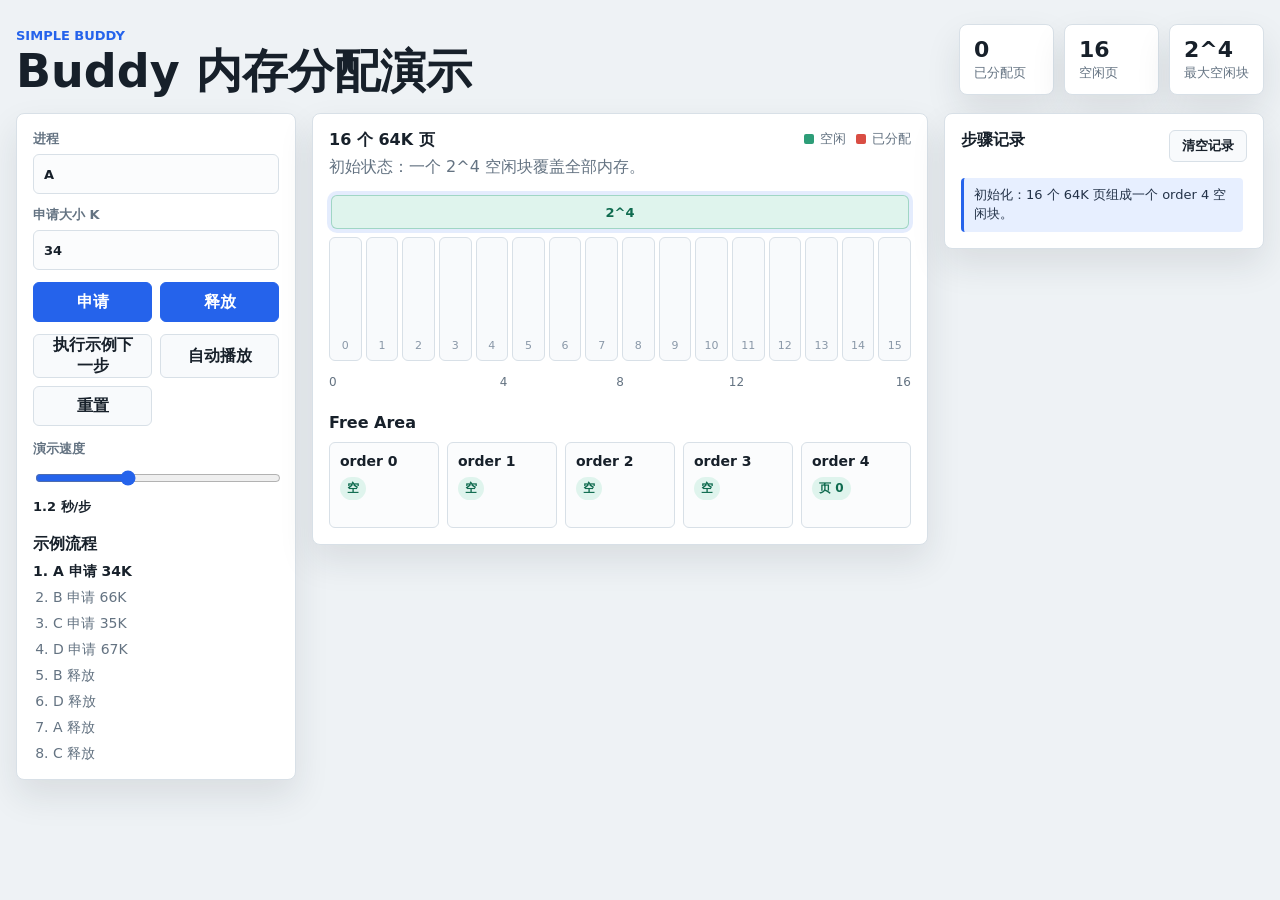
==== web/index.html @ b137443b "Add web buddy allocator demo" ====
<!doctype html>
<html lang="zh-CN">
  <head>
    <meta charset="utf-8">
    <meta name="viewport" content="width=device-width, initial-scale=1">
    <title>Simple Buddy Allocator Demo</title>
    <link rel="stylesheet" href="styles.css">
  </head>
  <body>
    <main class="shell">
      <header class="topbar">
        <div>
          <p class="eyebrow">Simple Buddy</p>
          <h1>Buddy 内存分配演示</h1>
        </div>
        <div class="stats" aria-label="内存状态摘要">
          <div>
            <span id="usedPages">0</span>
            <small>已分配页</small>
          </div>
          <div>
            <span id="freePages">16</span>
            <small>空闲页</small>
          </div>
          <div>
            <span id="largestBlock">2^4</span>
            <small>最大空闲块</small>
          </div>
        </div>
      </header>

      <section class="workspace">
        <aside class="panel controls" aria-label="操作控制">
          <div class="control-grid">
            <label>
              进程
              <input id="processId" maxlength="1" value="A" aria-label="进程名">
            </label>
            <label>
              申请大小 K
              <input id="requestSize" type="number" min="1" max="1024" step="1" value="34">
            </label>
          </div>
          <div class="button-row">
            <button id="allocateBtn" type="button">申请</button>
            <button id="freeBtn" type="button">释放</button>
          </div>
          <div class="button-row secondary">
            <button id="stepBtn" type="button">执行示例下一步</button>
            <button id="playBtn" type="button">自动播放</button>
            <button id="resetBtn" type="button">重置</button>
          </div>
          <label class="speed-control">
            演示速度
            <input id="speedRange" type="range" min="500" max="2400" step="100" value="1200">
            <span id="speedLabel">1.2 秒/步</span>
          </label>
          <div class="script">
            <h2>示例流程</h2>
            <ol id="scriptList"></ol>
          </div>
        </aside>

        <section class="panel board" aria-label="内存布局">
          <div class="board-head">
            <div>
              <h2>16 个 64K 页</h2>
              <p id="message">初始状态：一个 2^4 空闲块覆盖全部内存。</p>
            </div>
            <div class="legend">
              <span><i class="free"></i>空闲</span>
              <span><i class="used"></i>已分配</span>
            </div>
          </div>
          <div id="memory" class="memory" aria-label="内存页"></div>
          <div class="scale" aria-hidden="true">
            <span>0</span>
            <span>4</span>
            <span>8</span>
            <span>12</span>
            <span>16</span>
          </div>
          <div class="areas">
            <h2>Free Area</h2>
            <div id="freeAreas" class="area-list"></div>
          </div>
        </section>

        <section class="panel log-panel" aria-label="操作记录">
          <div class="log-head">
            <h2>步骤记录</h2>
            <button id="clearLogBtn" type="button">清空记录</button>
          </div>
          <div id="log" class="log"></div>
        </section>
      </section>
    </main>

    <script src="app.js"></script>
  </body>
</html>
---- web/styles.css ----
:root {
  color-scheme: light;
  --bg: #eef2f5;
  --panel: #ffffff;
  --ink: #17202a;
  --muted: #647382;
  --line: #d8e0e7;
  --free: #2d9d78;
  --free-soft: #dff4ed;
  --used: #d94d43;
  --used-soft: #ffe7e4;
  --accent: #2563eb;
  --accent-soft: #e7efff;
  --shadow: 0 16px 35px rgba(27, 39, 51, 0.10);
}

* {
  box-sizing: border-box;
}

body {
  margin: 0;
  background: var(--bg);
  color: var(--ink);
  font-family: Inter, ui-sans-serif, system-ui, -apple-system, BlinkMacSystemFont, "Segoe UI", sans-serif;
}

button,
input {
  font: inherit;
}

.shell {
  width: min(1280px, calc(100vw - 32px));
  margin: 0 auto;
  padding: 24px 0;
}

.topbar {
  display: flex;
  align-items: flex-end;
  justify-content: space-between;
  gap: 24px;
  margin-bottom: 18px;
}

.eyebrow {
  margin: 0 0 4px;
  color: var(--accent);
  font-size: 13px;
  font-weight: 700;
  letter-spacing: 0;
  text-transform: uppercase;
}

h1,
h2,
p {
  margin: 0;
}

h1 {
  font-size: clamp(28px, 4vw, 46px);
  line-height: 1.05;
}

h2 {
  font-size: 16px;
  line-height: 1.2;
}

.stats {
  display: grid;
  grid-template-columns: repeat(3, minmax(92px, 1fr));
  gap: 10px;
}

.stats div {
  min-width: 92px;
  padding: 12px 14px;
  border: 1px solid var(--line);
  border-radius: 8px;
  background: var(--panel);
  box-shadow: var(--shadow);
}

.stats span {
  display: block;
  font-size: 22px;
  font-weight: 800;
}

.stats small {
  color: var(--muted);
}

.workspace {
  display: grid;
  grid-template-columns: 280px minmax(0, 1fr) 320px;
  gap: 16px;
  align-items: start;
}

.panel {
  border: 1px solid var(--line);
  border-radius: 8px;
  background: var(--panel);
  box-shadow: var(--shadow);
}

.controls,
.board,
.log-panel {
  padding: 16px;
}

.control-grid {
  display: grid;
  grid-template-columns: 1fr;
  gap: 12px;
}

label {
  display: grid;
  gap: 6px;
  color: var(--muted);
  font-size: 13px;
  font-weight: 700;
}

input {
  width: 100%;
  height: 40px;
  border: 1px solid var(--line);
  border-radius: 6px;
  padding: 0 10px;
  color: var(--ink);
  background: #fbfcfd;
}

.button-row {
  display: grid;
  grid-template-columns: 1fr 1fr;
  gap: 8px;
  margin-top: 12px;
}

.button-row.secondary {
  grid-template-columns: 1fr 1fr;
}

button {
  min-height: 40px;
  border: 1px solid var(--accent);
  border-radius: 6px;
  padding: 0 12px;
  color: #fff;
  background: var(--accent);
  cursor: pointer;
  font-weight: 700;
}

button:hover {
  filter: brightness(0.96);
}

button:disabled {
  border-color: var(--line);
  color: var(--muted);
  background: #eef1f4;
  cursor: not-allowed;
}

.secondary button,
.log-head button {
  border-color: var(--line);
  color: var(--ink);
  background: #f8fafc;
}

.script {
  margin-top: 18px;
}

.speed-control {
  margin-top: 14px;
}

.speed-control input {
  height: 24px;
  padding: 0;
  accent-color: var(--accent);
}

.speed-control span {
  color: var(--ink);
  font-size: 13px;
  font-weight: 700;
}

.script ol {
  display: grid;
  gap: 8px;
  margin: 10px 0 0;
  padding-left: 20px;
  color: var(--muted);
  font-size: 14px;
}

.script li.active {
  color: var(--ink);
  font-weight: 800;
}

.script li.done {
  color: #2d7560;
}

.board-head,
.log-head {
  display: flex;
  align-items: flex-start;
  justify-content: space-between;
  gap: 16px;
  margin-bottom: 16px;
}

.board-head p {
  margin-top: 6px;
  color: var(--muted);
  line-height: 1.5;
}

.legend {
  display: flex;
  flex-wrap: wrap;
  gap: 10px;
  color: var(--muted);
  font-size: 13px;
  white-space: nowrap;
}

.legend span {
  display: inline-flex;
  align-items: center;
  gap: 6px;
}

.legend i {
  width: 10px;
  height: 10px;
  border-radius: 2px;
}

.legend .free {
  background: var(--free);
}

.legend .used {
  background: var(--used);
}

.memory {
  position: relative;
  display: grid;
  grid-template-columns: repeat(16, minmax(0, 1fr));
  gap: 4px;
  min-height: 176px;
  padding: 42px 0 10px;
}

.page {
  position: relative;
  min-height: 118px;
  border: 1px solid var(--line);
  border-radius: 6px;
  background: #f8fafc;
}

.page::after {
  content: attr(data-index);
  position: absolute;
  left: 50%;
  bottom: 8px;
  transform: translateX(-50%);
  color: #8a98a8;
  font-size: 11px;
}

.block {
  position: absolute;
  top: 0;
  height: 34px;
  display: flex;
  align-items: center;
  justify-content: center;
  border-radius: 6px;
  border: 1px solid transparent;
  font-size: 13px;
  font-weight: 800;
  white-space: nowrap;
  transition: left 280ms ease, width 280ms ease, top 280ms ease, transform 200ms ease;
}

.block.free {
  border-color: rgba(45, 157, 120, 0.35);
  color: #0f6b4f;
  background: var(--free-soft);
}

.block.used {
  border-color: rgba(217, 77, 67, 0.36);
  color: #a7332b;
  background: var(--used-soft);
}

.block.active {
  animation: pulse-block 900ms ease-in-out 2;
  box-shadow: 0 0 0 4px rgba(37, 99, 235, 0.12);
}

.block.splitting {
  animation: split-block 760ms ease-out;
}

.block.merging {
  animation: merge-block 760ms ease-out;
}

@keyframes pulse-block {
  0%,
  100% {
    transform: translateY(0);
  }
  50% {
    transform: translateY(-4px);
  }
}

@keyframes split-block {
  from {
    transform: scaleX(1.05);
    opacity: 0.55;
  }
  to {
    transform: scaleX(1);
    opacity: 1;
  }
}

@keyframes merge-block {
  from {
    transform: scaleY(0.82);
    opacity: 0.55;
  }
  to {
    transform: scaleY(1);
    opacity: 1;
  }
}

.scale {
  display: grid;
  grid-template-columns: repeat(5, 1fr);
  margin-top: 4px;
  color: var(--muted);
  font-size: 12px;
}

.scale span:not(:first-child):not(:last-child) {
  text-align: center;
}

.scale span:last-child {
  text-align: right;
}

.areas {
  margin-top: 24px;
}

.area-list {
  display: grid;
  grid-template-columns: repeat(5, minmax(0, 1fr));
  gap: 8px;
  margin-top: 10px;
}

.area {
  min-height: 86px;
  border: 1px solid var(--line);
  border-radius: 6px;
  padding: 10px;
  background: #fbfcfd;
}

.area strong {
  display: block;
  margin-bottom: 8px;
  font-size: 14px;
}

.area span {
  display: inline-block;
  margin: 0 4px 4px 0;
  border-radius: 999px;
  padding: 3px 7px;
  color: #0f6b4f;
  background: var(--free-soft);
  font-size: 12px;
  font-weight: 700;
}

.log-head button {
  min-height: 32px;
  font-size: 13px;
}

.log {
  display: grid;
  gap: 8px;
  max-height: 560px;
  overflow: auto;
  padding-right: 4px;
}

.entry {
  border-left: 3px solid var(--accent);
  padding: 8px 10px;
  border-radius: 4px;
  background: var(--accent-soft);
  color: #233248;
  font-size: 13px;
  line-height: 1.45;
}

.entry.error {
  border-color: var(--used);
  background: var(--used-soft);
}

@media (max-width: 1080px) {
  .workspace {
    grid-template-columns: 280px minmax(0, 1fr);
  }

  .log-panel {
    grid-column: 1 / -1;
  }
}

@media (max-width: 760px) {
  .shell {
    width: min(100vw - 20px, 1280px);
    padding: 12px 0;
  }

  .topbar,
  .board-head {
    display: grid;
  }

  .stats,
  .workspace,
  .area-list {
    grid-template-columns: 1fr;
  }

  .memory {
    overflow-x: auto;
    grid-template-columns: repeat(16, 42px);
    padding-bottom: 16px;
  }

  .page {
    min-height: 104px;
  }
}
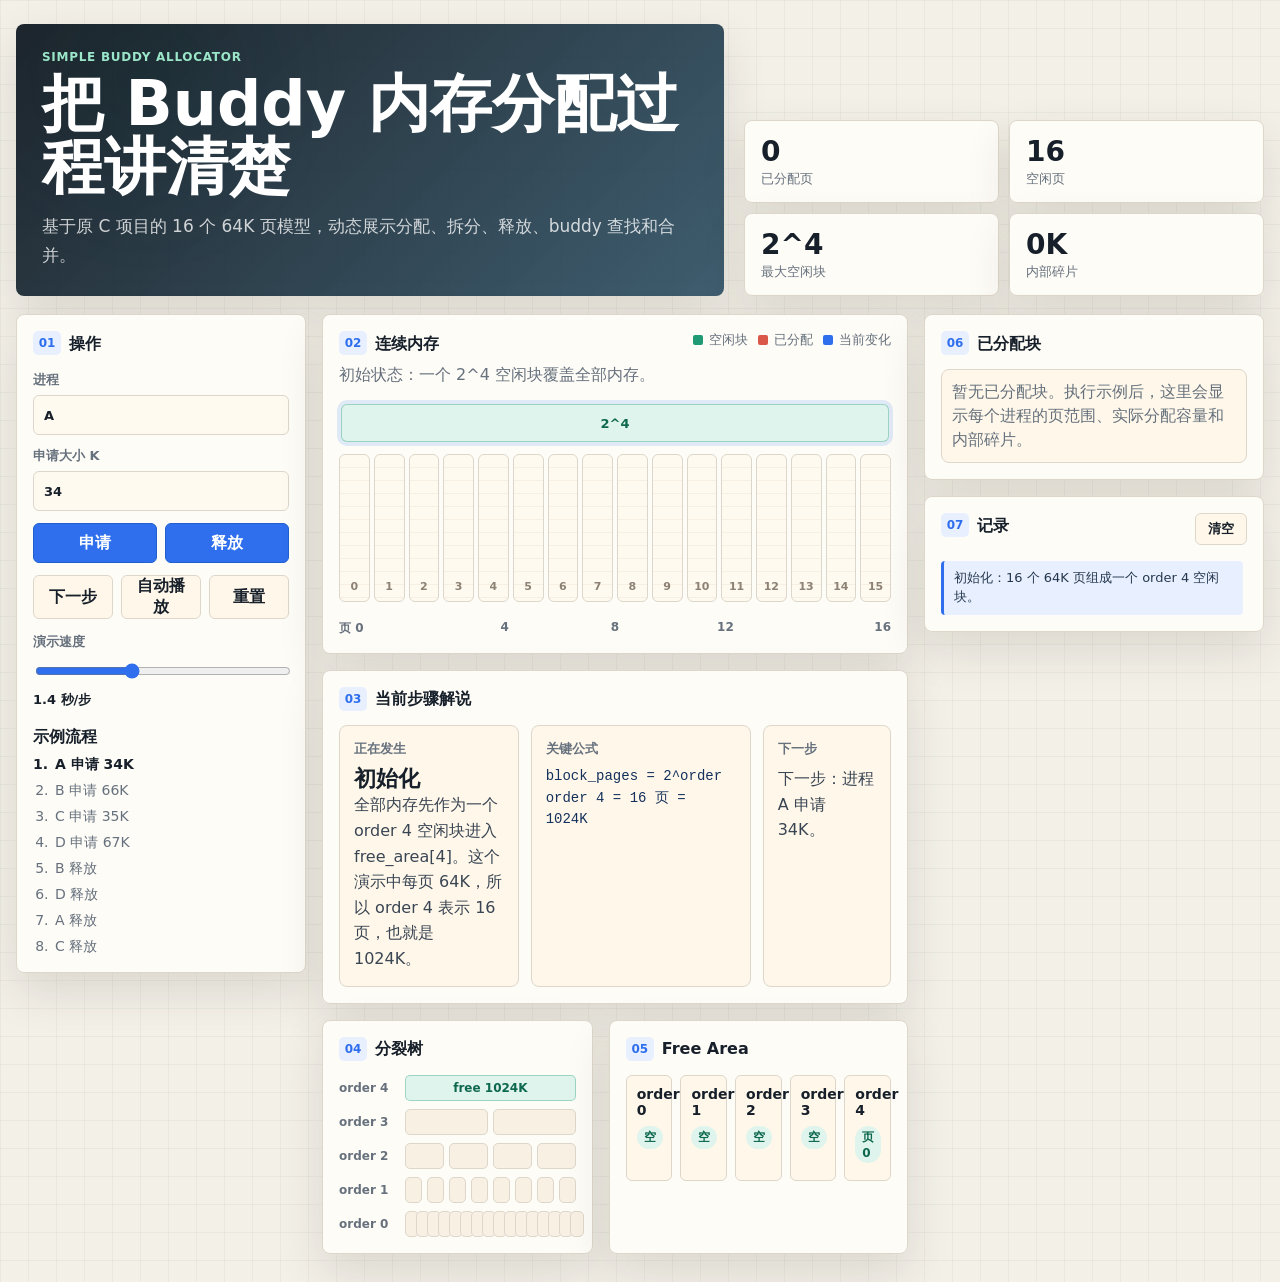
==== commit 1febc9b1: "Improve buddy allocator web demo" ====
--- a/web/index.html
+++ b/web/index.html
@@ -8,10 +8,11 @@
   </head>
   <body>
     <main class="shell">
-      <header class="topbar">
-        <div>
-          <p class="eyebrow">Simple Buddy</p>
-          <h1>Buddy 内存分配演示</h1>
+      <header class="hero">
+        <div class="hero-copy">
+          <p class="eyebrow">Simple Buddy Allocator</p>
+          <h1>把 Buddy 内存分配过程讲清楚</h1>
+          <p class="lede">基于原 C 项目的 16 个 64K 页模型，动态展示分配、拆分、释放、buddy 查找和合并。</p>
         </div>
         <div class="stats" aria-label="内存状态摘要">
           <div>
@@ -26,11 +27,19 @@
             <span id="largestBlock">2^4</span>
             <small>最大空闲块</small>
           </div>
+          <div>
+            <span id="wasteK">0K</span>
+            <small>内部碎片</small>
+          </div>
         </div>
       </header>
 
       <section class="workspace">
         <aside class="panel controls" aria-label="操作控制">
+          <div class="panel-title">
+            <span>01</span>
+            <h2>操作</h2>
+          </div>
           <div class="control-grid">
             <label>
               进程
@@ -46,14 +55,14 @@
             <button id="freeBtn" type="button">释放</button>
           </div>
           <div class="button-row secondary">
-            <button id="stepBtn" type="button">执行示例下一步</button>
+            <button id="stepBtn" type="button">下一步</button>
             <button id="playBtn" type="button">自动播放</button>
             <button id="resetBtn" type="button">重置</button>
           </div>
           <label class="speed-control">
             演示速度
-            <input id="speedRange" type="range" min="500" max="2400" step="100" value="1200">
-            <span id="speedLabel">1.2 秒/步</span>
+            <input id="speedRange" type="range" min="700" max="2600" step="100" value="1400">
+            <span id="speedLabel">1.4 秒/步</span>
           </label>
           <div class="script">
             <h2>示例流程</h2>
@@ -61,38 +70,93 @@
           </div>
         </aside>
 
-        <section class="panel board" aria-label="内存布局">
-          <div class="board-head">
-            <div>
-              <h2>16 个 64K 页</h2>
-              <p id="message">初始状态：一个 2^4 空闲块覆盖全部内存。</p>
+        <section class="main-stage">
+          <section class="panel board" aria-label="内存布局">
+            <div class="board-head">
+              <div>
+                <div class="panel-title">
+                  <span>02</span>
+                  <h2>连续内存</h2>
+                </div>
+                <p id="message">初始状态：一个 2^4 空闲块覆盖全部内存。</p>
+              </div>
+              <div class="legend">
+                <span><i class="free"></i>空闲块</span>
+                <span><i class="used"></i>已分配</span>
+                <span><i class="active"></i>当前变化</span>
+              </div>
             </div>
-            <div class="legend">
-              <span><i class="free"></i>空闲</span>
-              <span><i class="used"></i>已分配</span>
+            <div id="memory" class="memory" aria-label="内存页"></div>
+            <div class="scale" aria-hidden="true">
+              <span>页 0</span>
+              <span>4</span>
+              <span>8</span>
+              <span>12</span>
+              <span>16</span>
             </div>
-          </div>
-          <div id="memory" class="memory" aria-label="内存页"></div>
-          <div class="scale" aria-hidden="true">
-            <span>0</span>
-            <span>4</span>
-            <span>8</span>
-            <span>12</span>
-            <span>16</span>
-          </div>
-          <div class="areas">
-            <h2>Free Area</h2>
-            <div id="freeAreas" class="area-list"></div>
-          </div>
+          </section>
+
+          <section class="panel explainer" aria-label="当前步骤解说">
+            <div class="panel-title">
+              <span>03</span>
+              <h2>当前步骤解说</h2>
+            </div>
+            <div class="explain-grid">
+              <article>
+                <small>正在发生</small>
+                <h3 id="explainTitle">初始化</h3>
+                <p id="explainBody">全部内存先作为一个 order 4 空闲块进入 free_area[4]。</p>
+              </article>
+              <article>
+                <small>关键公式</small>
+                <code id="formula">block_pages = 2^order</code>
+              </article>
+              <article>
+                <small>下一步</small>
+                <p id="nextAction">点击“下一步”或“自动播放”开始 A 进程申请 34K。</p>
+              </article>
+            </div>
+          </section>
+
+          <section class="lower-grid">
+            <section class="panel tree-panel" aria-label="分裂树">
+              <div class="panel-title">
+                <span>04</span>
+                <h2>分裂树</h2>
+              </div>
+              <div id="tree" class="tree"></div>
+            </section>
+
+            <section class="panel areas" aria-label="Free Area">
+              <div class="panel-title">
+                <span>05</span>
+                <h2>Free Area</h2>
+              </div>
+              <div id="freeAreas" class="area-list"></div>
+            </section>
+          </section>
         </section>
 
-        <section class="panel log-panel" aria-label="操作记录">
-          <div class="log-head">
-            <h2>步骤记录</h2>
-            <button id="clearLogBtn" type="button">清空记录</button>
-          </div>
-          <div id="log" class="log"></div>
-        </section>
+        <aside class="side-column">
+          <section class="panel allocation-panel" aria-label="已分配块">
+            <div class="panel-title">
+              <span>06</span>
+              <h2>已分配块</h2>
+            </div>
+            <div id="allocations" class="allocation-list"></div>
+          </section>
+
+          <section class="panel log-panel" aria-label="操作记录">
+            <div class="log-head">
+              <div class="panel-title">
+                <span>07</span>
+                <h2>记录</h2>
+              </div>
+              <button id="clearLogBtn" type="button">清空</button>
+            </div>
+            <div id="log" class="log"></div>
+          </section>
+        </aside>
       </section>
     </main>
 
--- a/web/styles.css
+++ b/web/styles.css
@@ -1,17 +1,19 @@
 :root {
   color-scheme: light;
-  --bg: #eef2f5;
-  --panel: #ffffff;
+  --bg: #f3f0e8;
+  --panel: #fffdf8;
   --ink: #17202a;
-  --muted: #647382;
-  --line: #d8e0e7;
-  --free: #2d9d78;
-  --free-soft: #dff4ed;
-  --used: #d94d43;
-  --used-soft: #ffe7e4;
-  --accent: #2563eb;
-  --accent-soft: #e7efff;
-  --shadow: 0 16px 35px rgba(27, 39, 51, 0.10);
+  --muted: #66717d;
+  --line: #ddd6ca;
+  --free: #1f9a75;
+  --free-soft: #dff4ec;
+  --used: #d9584a;
+  --used-soft: #ffe5e0;
+  --active: #2f6fed;
+  --active-soft: #e8f0ff;
+  --warn: #b36b00;
+  --warn-soft: #fff2d6;
+  --shadow: 0 18px 46px rgba(48, 39, 23, 0.12);
 }
 
 * {
@@ -20,7 +22,11 @@
 
 body {
   margin: 0;
-  background: var(--bg);
+  background:
+    linear-gradient(90deg, rgba(23, 32, 42, 0.04) 1px, transparent 1px),
+    linear-gradient(rgba(23, 32, 42, 0.04) 1px, transparent 1px),
+    var(--bg);
+  background-size: 28px 28px;
   color: var(--ink);
   font-family: Inter, ui-sans-serif, system-ui, -apple-system, BlinkMacSystemFont, "Segoe UI", sans-serif;
 }
@@ -30,38 +36,62 @@
   font: inherit;
 }
 
-.shell {
-  width: min(1280px, calc(100vw - 32px));
-  margin: 0 auto;
-  padding: 24px 0;
-}
-
-.topbar {
-  display: flex;
-  align-items: flex-end;
-  justify-content: space-between;
-  gap: 24px;
-  margin-bottom: 18px;
-}
-
-.eyebrow {
-  margin: 0 0 4px;
-  color: var(--accent);
-  font-size: 13px;
-  font-weight: 700;
-  letter-spacing: 0;
-  text-transform: uppercase;
-}
-
 h1,
 h2,
+h3,
 p {
   margin: 0;
 }
 
+.shell {
+  width: min(1440px, calc(100vw - 32px));
+  margin: 0 auto;
+  padding: 24px 0 28px;
+}
+
+.hero {
+  display: grid;
+  grid-template-columns: minmax(0, 1fr) minmax(360px, 520px);
+  gap: 20px;
+  align-items: end;
+  margin-bottom: 18px;
+}
+
+.hero-copy {
+  min-height: 170px;
+  display: flex;
+  flex-direction: column;
+  justify-content: center;
+  border-radius: 8px;
+  padding: 26px;
+  color: #fff;
+  background:
+    linear-gradient(135deg, rgba(12, 20, 29, 0.92), rgba(37, 72, 93, 0.88)),
+    radial-gradient(circle at 18% 20%, rgba(73, 183, 143, 0.5), transparent 32%);
+  box-shadow: var(--shadow);
+}
+
+.eyebrow {
+  margin-bottom: 8px;
+  color: #9be6c9;
+  font-size: 12px;
+  font-weight: 800;
+  letter-spacing: 0.06em;
+  text-transform: uppercase;
+}
+
 h1 {
-  font-size: clamp(28px, 4vw, 46px);
-  line-height: 1.05;
+  max-width: 820px;
+  font-size: clamp(32px, 5vw, 62px);
+  line-height: 1.02;
+}
+
+.lede {
+  max-width: 720px;
+  margin-top: 14px;
+  color: rgba(255, 255, 255, 0.78);
+  font-size: 17px;
+  line-height: 1.7;
 }
 
 h2 {
@@ -69,55 +99,79 @@
   line-height: 1.2;
 }
 
+h3 {
+  font-size: 22px;
+  line-height: 1.2;
+}
+
 .stats {
   display: grid;
-  grid-template-columns: repeat(3, minmax(92px, 1fr));
+  grid-template-columns: repeat(2, minmax(0, 1fr));
   gap: 10px;
 }
 
-.stats div {
-  min-width: 92px;
-  padding: 12px 14px;
-  border: 1px solid var(--line);
-  border-radius: 8px;
-  background: var(--panel);
-  box-shadow: var(--shadow);
-}
-
-.stats span {
-  display: block;
-  font-size: 22px;
-  font-weight: 800;
-}
-
-.stats small {
-  color: var(--muted);
-}
-
-.workspace {
-  display: grid;
-  grid-template-columns: 280px minmax(0, 1fr) 320px;
-  gap: 16px;
-  align-items: start;
-}
-
+.stats div,
 .panel {
   border: 1px solid var(--line);
   border-radius: 8px;
-  background: var(--panel);
+  background: rgba(255, 253, 248, 0.96);
   box-shadow: var(--shadow);
 }
 
-.controls,
-.board,
-.log-panel {
+.stats div {
+  min-height: 80px;
+  padding: 14px 16px;
+}
+
+.stats span {
+  display: block;
+  font-size: 28px;
+  font-weight: 850;
+}
+
+.stats small {
+  color: var(--muted);
+}
+
+.workspace {
+  display: grid;
+  grid-template-columns: 290px minmax(0, 1fr) 340px;
+  gap: 16px;
+  align-items: start;
+}
+
+.panel {
   padding: 16px;
 }
 
+.main-stage,
+.side-column {
+  display: grid;
+  gap: 16px;
+}
+
+.panel-title {
+  display: flex;
+  align-items: center;
+  gap: 8px;
+}
+
+.panel-title span {
+  display: inline-grid;
+  place-items: center;
+  width: 28px;
+  height: 24px;
+  border-radius: 5px;
+  color: var(--active);
+  background: var(--active-soft);
+  font-size: 12px;
+  font-weight: 850;
+}
+
 .control-grid {
   display: grid;
-  grid-template-columns: 1fr;
   gap: 12px;
+  margin-top: 16px;
 }
 
 label {
@@ -125,7 +179,7 @@
   gap: 6px;
   color: var(--muted);
   font-size: 13px;
-  font-weight: 700;
+  font-weight: 750;
 }
 
 input {
@@ -135,7 +189,7 @@
   border-radius: 6px;
   padding: 0 10px;
   color: var(--ink);
-  background: #fbfcfd;
+  background: #fffaf0;
 }
 
 .button-row {
@@ -146,18 +200,18 @@
 }
 
 .button-row.secondary {
-  grid-template-columns: 1fr 1fr;
+  grid-template-columns: 1fr 1fr 1fr;
 }
 
 button {
   min-height: 40px;
-  border: 1px solid var(--accent);
+  border: 1px solid #1f5fd0;
   border-radius: 6px;
   padding: 0 12px;
   color: #fff;
-  background: var(--accent);
+  background: var(--active);
   cursor: pointer;
-  font-weight: 700;
+  font-weight: 800;
 }
 
 button:hover {
@@ -167,7 +221,7 @@
 button:disabled {
   border-color: var(--line);
   color: var(--muted);
-  background: #eef1f4;
+  background: #eee8dc;
   cursor: not-allowed;
 }
 
@@ -175,11 +229,7 @@
 .log-head button {
   border-color: var(--line);
   color: var(--ink);
-  background: #f8fafc;
-}
-
-.script {
-  margin-top: 18px;
+  background: #fff8ea;
 }
 
 .speed-control {
@@ -189,13 +239,17 @@
 .speed-control input {
   height: 24px;
   padding: 0;
-  accent-color: var(--accent);
+  accent-color: var(--active);
 }
 
 .speed-control span {
   color: var(--ink);
   font-size: 13px;
-  font-weight: 700;
+  font-weight: 800;
+}
+
+.script {
+  margin-top: 18px;
 }
 
 .script ol {
@@ -207,13 +261,17 @@
   font-size: 14px;
 }
 
+.script li {
+  padding-left: 2px;
+}
+
 .script li.active {
   color: var(--ink);
-  font-weight: 800;
+  font-weight: 850;
 }
 
 .script li.done {
-  color: #2d7560;
+  color: #26765d;
 }
 
 .board-head,
@@ -226,9 +284,9 @@
 }
 
 .board-head p {
-  margin-top: 6px;
-  color: var(--muted);
-  line-height: 1.5;
+  margin-top: 8px;
+  color: var(--muted);
+  line-height: 1.55;
 }
 
 .legend {
@@ -260,21 +318,31 @@
   background: var(--used);
 }
 
+.legend .active {
+  background: var(--active);
+}
+
 .memory {
   position: relative;
   display: grid;
   grid-template-columns: repeat(16, minmax(0, 1fr));
   gap: 4px;
-  min-height: 176px;
-  padding: 42px 0 10px;
+  min-height: 210px;
+  padding: 50px 0 12px;
 }
 
 .page {
   position: relative;
-  min-height: 118px;
+  min-height: 142px;
   border: 1px solid var(--line);
   border-radius: 6px;
-  background: #f8fafc;
+  background: repeating-linear-gradient(
+    180deg,
+    #fffaf0,
+    #fffaf0 12px,
+    #f6efe2 12px,
+    #f6efe2 13px
+  );
 }
 
 .page::after {
@@ -283,40 +351,41 @@
   left: 50%;
   bottom: 8px;
   transform: translateX(-50%);
-  color: #8a98a8;
+  color: #8c8172;
   font-size: 11px;
+  font-weight: 800;
 }
 
 .block {
   position: absolute;
   top: 0;
-  height: 34px;
+  height: 38px;
   display: flex;
   align-items: center;
   justify-content: center;
   border-radius: 6px;
   border: 1px solid transparent;
   font-size: 13px;
-  font-weight: 800;
+  font-weight: 850;
   white-space: nowrap;
   transition: left 280ms ease, width 280ms ease, top 280ms ease, transform 200ms ease;
 }
 
 .block.free {
-  border-color: rgba(45, 157, 120, 0.35);
-  color: #0f6b4f;
+  border-color: rgba(31, 154, 117, 0.36);
+  color: #0e684e;
   background: var(--free-soft);
 }
 
 .block.used {
-  border-color: rgba(217, 77, 67, 0.36);
-  color: #a7332b;
+  border-color: rgba(217, 88, 74, 0.4);
+  color: #9c3027;
   background: var(--used-soft);
 }
 
 .block.active {
   animation: pulse-block 900ms ease-in-out 2;
-  box-shadow: 0 0 0 4px rgba(37, 99, 235, 0.12);
+  box-shadow: 0 0 0 4px rgba(47, 111, 237, 0.14);
 }
 
 .block.splitting {
@@ -362,9 +431,10 @@
 .scale {
   display: grid;
   grid-template-columns: repeat(5, 1fr);
-  margin-top: 4px;
+  margin-top: 6px;
   color: var(--muted);
   font-size: 12px;
+  font-weight: 750;
 }
 
 .scale span:not(:first-child):not(:last-child) {
@@ -375,29 +445,131 @@
   text-align: right;
 }
 
-.areas {
-  margin-top: 24px;
+.explain-grid {
+  display: grid;
+  grid-template-columns: minmax(0, 1.4fr) minmax(220px, 0.8fr) minmax(0, 1fr);
+  gap: 12px;
+  margin-top: 14px;
+}
+
+.explain-grid article {
+  min-height: 116px;
+  border: 1px solid var(--line);
+  border-radius: 8px;
+  padding: 14px;
+  background: #fff8ea;
+}
+
+.explain-grid small {
+  display: block;
+  margin-bottom: 8px;
+  color: var(--muted);
+  font-weight: 850;
+}
+
+.explain-grid p {
+  color: #394553;
+  line-height: 1.6;
+}
+
+code {
+  display: block;
+  color: #14305c;
+  font-family: ui-monospace, SFMono-Regular, Menlo, Consolas, monospace;
+  font-size: 14px;
+  line-height: 1.55;
+  white-space: pre-wrap;
+}
+
+.lower-grid {
+  display: grid;
+  grid-template-columns: minmax(0, 0.95fr) minmax(0, 1.05fr);
+  gap: 16px;
+}
+
+.tree {
+  display: grid;
+  gap: 8px;
+  margin-top: 14px;
+}
+
+.tree-row {
+  display: grid;
+  grid-template-columns: 58px minmax(0, 1fr);
+  gap: 8px;
+  align-items: center;
+}
+
+.tree-label {
+  color: var(--muted);
+  font-size: 12px;
+  font-weight: 850;
+}
+
+.tree-track {
+  display: grid;
+  gap: 5px;
+}
+
+.tree-node {
+  min-height: 26px;
+  display: flex;
+  align-items: center;
+  justify-content: center;
+  border: 1px solid var(--line);
+  border-radius: 5px;
+  padding: 0 6px;
+  color: #5b6470;
+  background: #f8f0e2;
+  font-size: 12px;
+  font-weight: 800;
+  overflow: hidden;
+}
+
+.tree-node.free {
+  border-color: rgba(31, 154, 117, 0.34);
+  color: #0e684e;
+  background: var(--free-soft);
+}
+
+.tree-node.used {
+  border-color: rgba(217, 88, 74, 0.36);
+  color: #9c3027;
+  background: var(--used-soft);
+}
+
+.tree-node.split {
+  color: #4b5563;
+  background: #eee8dc;
 }
 
 .area-list {
   display: grid;
   grid-template-columns: repeat(5, minmax(0, 1fr));
   gap: 8px;
-  margin-top: 10px;
+  margin-top: 14px;
 }
 
 .area {
-  min-height: 86px;
+  min-height: 106px;
   border: 1px solid var(--line);
   border-radius: 6px;
   padding: 10px;
-  background: #fbfcfd;
+  background: #fff8ea;
 }
 
 .area strong {
   display: block;
   margin-bottom: 8px;
   font-size: 14px;
+}
+
+.area small {
+  display: block;
+  margin-bottom: 8px;
+  color: var(--muted);
+  font-size: 11px;
+  font-weight: 800;
 }
 
 .area span {
@@ -405,10 +577,54 @@
   margin: 0 4px 4px 0;
   border-radius: 999px;
   padding: 3px 7px;
-  color: #0f6b4f;
+  color: #0e684e;
   background: var(--free-soft);
   font-size: 12px;
-  font-weight: 700;
+  font-weight: 800;
+}
+
+.allocation-list {
+  display: grid;
+  gap: 8px;
+  margin-top: 14px;
+}
+
+.allocation {
+  display: grid;
+  grid-template-columns: 42px minmax(0, 1fr);
+  gap: 10px;
+  align-items: center;
+  border: 1px solid var(--line);
+  border-radius: 8px;
+  padding: 10px;
+  background: #fff8ea;
+}
+
+.allocation.empty {
+  display: block;
+  color: var(--muted);
+  line-height: 1.5;
+}
+
+.allocation b {
+  display: grid;
+  place-items: center;
+  width: 38px;
+  height: 38px;
+  border-radius: 6px;
+  color: #9c3027;
+  background: var(--used-soft);
+}
+
+.allocation p {
+  color: var(--ink);
+  font-size: 14px;
+  font-weight: 800;
+}
+
+.allocation small {
+  color: var(--muted);
+  line-height: 1.5;
 }
 
 .log-head button {
@@ -419,17 +635,17 @@
 .log {
   display: grid;
   gap: 8px;
-  max-height: 560px;
+  max-height: 500px;
   overflow: auto;
   padding-right: 4px;
 }
 
 .entry {
-  border-left: 3px solid var(--accent);
+  border-left: 3px solid var(--active);
   padding: 8px 10px;
   border-radius: 4px;
-  background: var(--accent-soft);
-  color: #233248;
+  background: var(--active-soft);
+  color: #26384f;
   font-size: 13px;
   line-height: 1.45;
 }
@@ -439,40 +655,52 @@
   background: var(--used-soft);
 }
 
-@media (max-width: 1080px) {
-  .workspace {
-    grid-template-columns: 280px minmax(0, 1fr);
-  }
-
-  .log-panel {
-    grid-column: 1 / -1;
+@media (max-width: 1180px) {
+  .hero,
+  .workspace,
+  .lower-grid {
+    grid-template-columns: 1fr;
+  }
+
+  .side-column {
+    grid-template-columns: 1fr 1fr;
   }
 }
 
 @media (max-width: 760px) {
   .shell {
-    width: min(100vw - 20px, 1280px);
+    width: min(100vw - 20px, 1440px);
     padding: 12px 0;
   }
 
-  .topbar,
-  .board-head {
-    display: grid;
+  .hero-copy {
+    min-height: auto;
+    padding: 20px;
   }
 
   .stats,
-  .workspace,
+  .side-column,
+  .explain-grid,
   .area-list {
     grid-template-columns: 1fr;
   }
 
+  .board-head,
+  .log-head {
+    display: grid;
+  }
+
+  .button-row.secondary {
+    grid-template-columns: 1fr;
+  }
+
   .memory {
     overflow-x: auto;
-    grid-template-columns: repeat(16, 42px);
+    grid-template-columns: repeat(16, 44px);
     padding-bottom: 16px;
   }
 
   .page {
-    min-height: 104px;
-  }
-}
+    min-height: 120px;
+  }
+}
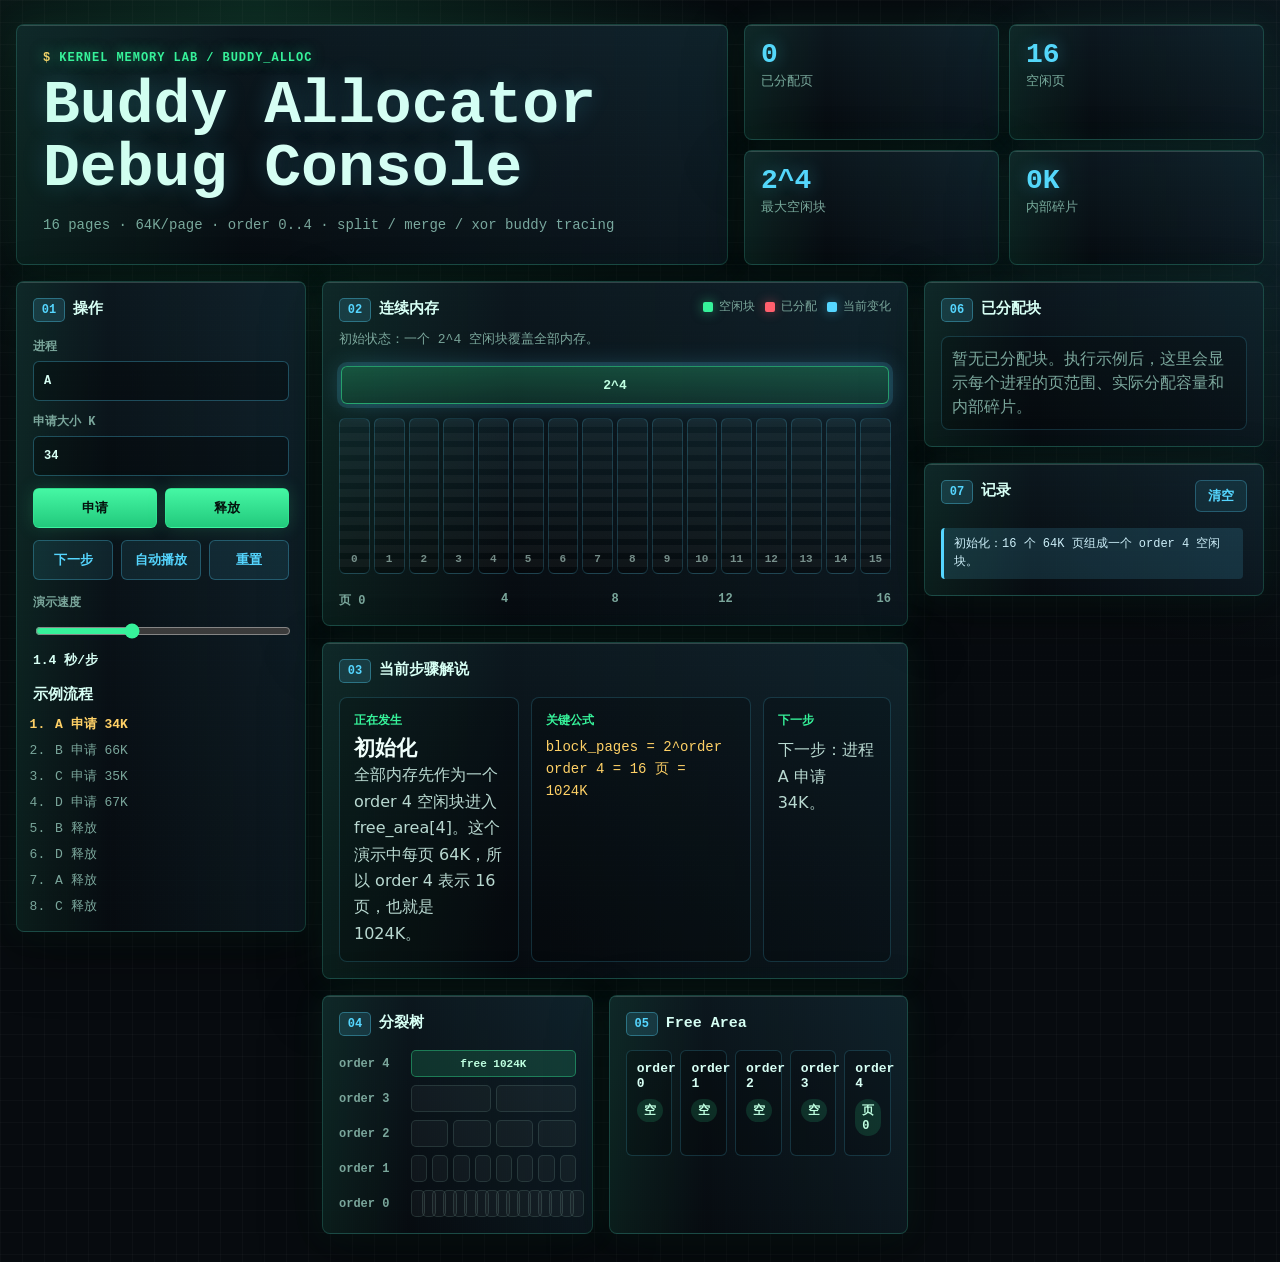
==== commit 9d07b9a1: "Restyle web demo with debug console theme" ====
--- a/web/index.html
+++ b/web/index.html
@@ -10,9 +10,9 @@
     <main class="shell">
       <header class="hero">
         <div class="hero-copy">
-          <p class="eyebrow">Simple Buddy Allocator</p>
-          <h1>把 Buddy 内存分配过程讲清楚</h1>
-          <p class="lede">基于原 C 项目的 16 个 64K 页模型，动态展示分配、拆分、释放、buddy 查找和合并。</p>
+          <p class="eyebrow">kernel memory lab / buddy_alloc</p>
+          <h1>Buddy Allocator Debug Console</h1>
+          <p class="lede">16 pages · 64K/page · order 0..4 · split / merge / xor buddy tracing</p>
         </div>
         <div class="stats" aria-label="内存状态摘要">
           <div>
--- a/web/styles.css
+++ b/web/styles.css
@@ -1,19 +1,22 @@
 :root {
-  color-scheme: light;
-  --bg: #f3f0e8;
-  --panel: #fffdf8;
-  --ink: #17202a;
-  --muted: #66717d;
-  --line: #ddd6ca;
-  --free: #1f9a75;
-  --free-soft: #dff4ec;
-  --used: #d9584a;
-  --used-soft: #ffe5e0;
-  --active: #2f6fed;
-  --active-soft: #e8f0ff;
-  --warn: #b36b00;
-  --warn-soft: #fff2d6;
-  --shadow: 0 18px 46px rgba(48, 39, 23, 0.12);
+  color-scheme: dark;
+  --bg: #070b0f;
+  --panel: rgba(10, 18, 24, 0.92);
+  --panel-strong: rgba(8, 13, 18, 0.98);
+  --ink: #d7fff4;
+  --muted: #7aa69b;
+  --line: rgba(85, 255, 210, 0.22);
+  --free: #36f29a;
+  --free-soft: rgba(54, 242, 154, 0.14);
+  --used: #ff5f6d;
+  --used-soft: rgba(255, 95, 109, 0.15);
+  --active: #55d6ff;
+  --active-soft: rgba(85, 214, 255, 0.14);
+  --warn: #ffd166;
+  --warn-soft: rgba(255, 209, 102, 0.14);
+  --shadow: 0 22px 60px rgba(0, 0, 0, 0.38), 0 0 34px rgba(54, 242, 154, 0.08);
+  --mono: "JetBrains Mono", "SFMono-Regular", Consolas, "Liberation Mono", Menlo, monospace;
+  --sans: Inter, ui-sans-serif, system-ui, -apple-system, BlinkMacSystemFont, "Segoe UI", sans-serif;
 }
 
 * {
@@ -22,13 +25,32 @@
 
 body {
   margin: 0;
+  min-height: 100vh;
   background:
-    linear-gradient(90deg, rgba(23, 32, 42, 0.04) 1px, transparent 1px),
-    linear-gradient(rgba(23, 32, 42, 0.04) 1px, transparent 1px),
-    var(--bg);
-  background-size: 28px 28px;
+    linear-gradient(rgba(255, 255, 255, 0.025) 1px, transparent 1px),
+    linear-gradient(90deg, rgba(255, 255, 255, 0.025) 1px, transparent 1px),
+    radial-gradient(circle at 20% 0%, rgba(54, 242, 154, 0.13), transparent 28%),
+    radial-gradient(circle at 100% 18%, rgba(85, 214, 255, 0.12), transparent 26%),
+    #070b0f;
+  background-size: 22px 22px, 22px 22px, auto, auto, auto;
   color: var(--ink);
-  font-family: Inter, ui-sans-serif, system-ui, -apple-system, BlinkMacSystemFont, "Segoe UI", sans-serif;
+  font-family: var(--sans);
+}
+
+body::before {
+  content: "";
+  position: fixed;
+  inset: 0;
+  pointer-events: none;
+  background: repeating-linear-gradient(
+    180deg,
+    rgba(255, 255, 255, 0.035),
+    rgba(255, 255, 255, 0.035) 1px,
+    transparent 1px,
+    transparent 5px
+  );
+  opacity: 0.18;
+  z-index: 10;
 }
 
 button,
@@ -52,55 +74,89 @@
 .hero {
   display: grid;
   grid-template-columns: minmax(0, 1fr) minmax(360px, 520px);
-  gap: 20px;
-  align-items: end;
-  margin-bottom: 18px;
+  gap: 16px;
+  align-items: stretch;
+  margin-bottom: 16px;
+}
+
+.hero-copy,
+.stats div,
+.panel {
+  position: relative;
+  border: 1px solid var(--line);
+  border-radius: 8px;
+  background: linear-gradient(180deg, rgba(12, 24, 31, 0.96), rgba(7, 12, 17, 0.94));
+  box-shadow: var(--shadow);
+  overflow: hidden;
+}
+
+.hero-copy::before,
+.stats div::before,
+.panel::before {
+  content: "";
+  position: absolute;
+  inset: 0;
+  pointer-events: none;
+  border-top: 1px solid rgba(215, 255, 244, 0.18);
+  background: linear-gradient(90deg, rgba(54, 242, 154, 0.08), transparent 32%, rgba(85, 214, 255, 0.06));
 }
 
 .hero-copy {
-  min-height: 170px;
+  min-height: 180px;
   display: flex;
   flex-direction: column;
   justify-content: center;
-  border-radius: 8px;
   padding: 26px;
-  color: #fff;
-  background:
-    linear-gradient(135deg, rgba(12, 20, 29, 0.92), rgba(37, 72, 93, 0.88)),
-    radial-gradient(circle at 18% 20%, rgba(73, 183, 143, 0.5), transparent 32%);
-  box-shadow: var(--shadow);
 }
 
 .eyebrow {
-  margin-bottom: 8px;
-  color: #9be6c9;
+  margin-bottom: 10px;
+  color: var(--free);
+  font-family: var(--mono);
   font-size: 12px;
   font-weight: 800;
-  letter-spacing: 0.06em;
+  letter-spacing: 0.08em;
   text-transform: uppercase;
+  text-shadow: 0 0 14px rgba(54, 242, 154, 0.5);
+}
+
+.eyebrow::before {
+  content: "$ ";
+  color: var(--warn);
 }
 
 h1 {
-  max-width: 820px;
-  font-size: clamp(32px, 5vw, 62px);
+  max-width: 860px;
+  font-family: var(--mono);
+  font-size: clamp(34px, 4.8vw, 62px);
   line-height: 1.02;
+  letter-spacing: 0;
+  text-shadow: 0 0 24px rgba(85, 214, 255, 0.22);
 }
 
 .lede {
-  max-width: 720px;
+  max-width: 760px;
   margin-top: 14px;
-  color: rgba(255, 255, 255, 0.78);
-  font-size: 17px;
+  color: var(--muted);
+  font-family: var(--mono);
+  font-size: 14px;
   line-height: 1.7;
 }
 
+h2,
+h3 {
+  font-family: var(--mono);
+  letter-spacing: 0;
+}
+
 h2 {
-  font-size: 16px;
+  font-size: 15px;
   line-height: 1.2;
 }
 
 h3 {
-  font-size: 22px;
+  color: #f0fffb;
+  font-size: 21px;
   line-height: 1.2;
 }
 
@@ -110,27 +166,23 @@
   gap: 10px;
 }
 
-.stats div,
-.panel {
-  border: 1px solid var(--line);
-  border-radius: 8px;
-  background: rgba(255, 253, 248, 0.96);
-  box-shadow: var(--shadow);
-}
-
 .stats div {
-  min-height: 80px;
+  min-height: 84px;
   padding: 14px 16px;
 }
 
 .stats span {
   display: block;
+  color: var(--active);
+  font-family: var(--mono);
   font-size: 28px;
   font-weight: 850;
+  text-shadow: 0 0 18px rgba(85, 214, 255, 0.32);
 }
 
 .stats small {
   color: var(--muted);
+  font-family: var(--mono);
 }
 
 .workspace {
@@ -151,6 +203,8 @@
 }
 
 .panel-title {
+  position: relative;
+  z-index: 1;
   display: flex;
   align-items: center;
   gap: 8px;
@@ -159,16 +213,20 @@
 .panel-title span {
   display: inline-grid;
   place-items: center;
-  width: 28px;
+  width: 32px;
   height: 24px;
+  border: 1px solid rgba(85, 214, 255, 0.35);
   border-radius: 5px;
   color: var(--active);
   background: var(--active-soft);
+  font-family: var(--mono);
   font-size: 12px;
   font-weight: 850;
 }
 
 .control-grid {
+  position: relative;
+  z-index: 1;
   display: grid;
   gap: 12px;
   margin-top: 16px;
@@ -178,21 +236,31 @@
   display: grid;
   gap: 6px;
   color: var(--muted);
-  font-size: 13px;
+  font-family: var(--mono);
+  font-size: 12px;
   font-weight: 750;
+  text-transform: uppercase;
 }
 
 input {
   width: 100%;
   height: 40px;
-  border: 1px solid var(--line);
+  border: 1px solid rgba(85, 214, 255, 0.3);
   border-radius: 6px;
   padding: 0 10px;
   color: var(--ink);
-  background: #fffaf0;
+  background: rgba(0, 0, 0, 0.32);
+  outline: none;
+}
+
+input:focus {
+  border-color: var(--active);
+  box-shadow: 0 0 0 3px rgba(85, 214, 255, 0.12);
 }
 
 .button-row {
+  position: relative;
+  z-index: 1;
   display: grid;
   grid-template-columns: 1fr 1fr;
   gap: 8px;
@@ -205,41 +273,48 @@
 
 button {
   min-height: 40px;
-  border: 1px solid #1f5fd0;
+  border: 1px solid rgba(54, 242, 154, 0.45);
   border-radius: 6px;
   padding: 0 12px;
-  color: #fff;
-  background: var(--active);
+  color: #04120d;
+  background: linear-gradient(180deg, #45f7a4, #22c97c);
   cursor: pointer;
-  font-weight: 800;
+  font-family: var(--mono);
+  font-size: 13px;
+  font-weight: 850;
+  box-shadow: 0 0 18px rgba(54, 242, 154, 0.18);
 }
 
 button:hover {
-  filter: brightness(0.96);
+  filter: brightness(1.08);
 }
 
 button:disabled {
-  border-color: var(--line);
-  color: var(--muted);
-  background: #eee8dc;
+  border-color: rgba(122, 166, 155, 0.24);
+  color: rgba(122, 166, 155, 0.54);
+  background: rgba(122, 166, 155, 0.08);
+  box-shadow: none;
   cursor: not-allowed;
 }
 
 .secondary button,
 .log-head button {
-  border-color: var(--line);
-  color: var(--ink);
-  background: #fff8ea;
+  border-color: rgba(85, 214, 255, 0.28);
+  color: var(--active);
+  background: rgba(85, 214, 255, 0.09);
+  box-shadow: none;
 }
 
 .speed-control {
+  position: relative;
+  z-index: 1;
   margin-top: 14px;
 }
 
 .speed-control input {
   height: 24px;
   padding: 0;
-  accent-color: var(--active);
+  accent-color: var(--free);
 }
 
 .speed-control span {
@@ -249,6 +324,8 @@
 }
 
 .script {
+  position: relative;
+  z-index: 1;
   margin-top: 18px;
 }
 
@@ -258,7 +335,8 @@
   margin: 10px 0 0;
   padding-left: 20px;
   color: var(--muted);
-  font-size: 14px;
+  font-family: var(--mono);
+  font-size: 13px;
 }
 
 .script li {
@@ -266,16 +344,18 @@
 }
 
 .script li.active {
-  color: var(--ink);
+  color: var(--warn);
   font-weight: 850;
 }
 
 .script li.done {
-  color: #26765d;
+  color: var(--free);
 }
 
 .board-head,
 .log-head {
+  position: relative;
+  z-index: 1;
   display: flex;
   align-items: flex-start;
   justify-content: space-between;
@@ -286,6 +366,8 @@
 .board-head p {
   margin-top: 8px;
   color: var(--muted);
+  font-family: var(--mono);
+  font-size: 13px;
   line-height: 1.55;
 }
 
@@ -294,7 +376,8 @@
   flex-wrap: wrap;
   gap: 10px;
   color: var(--muted);
-  font-size: 13px;
+  font-family: var(--mono);
+  font-size: 12px;
   white-space: nowrap;
 }
 
@@ -312,37 +395,38 @@
 
 .legend .free {
   background: var(--free);
+  box-shadow: 0 0 12px rgba(54, 242, 154, 0.5);
 }
 
 .legend .used {
   background: var(--used);
+  box-shadow: 0 0 12px rgba(255, 95, 109, 0.46);
 }
 
 .legend .active {
   background: var(--active);
+  box-shadow: 0 0 12px rgba(85, 214, 255, 0.46);
 }
 
 .memory {
   position: relative;
+  z-index: 1;
   display: grid;
   grid-template-columns: repeat(16, minmax(0, 1fr));
   gap: 4px;
-  min-height: 210px;
-  padding: 50px 0 12px;
+  min-height: 220px;
+  padding: 52px 0 12px;
 }
 
 .page {
   position: relative;
-  min-height: 142px;
-  border: 1px solid var(--line);
+  min-height: 148px;
+  border: 1px solid rgba(85, 214, 255, 0.18);
   border-radius: 6px;
-  background: repeating-linear-gradient(
-    180deg,
-    #fffaf0,
-    #fffaf0 12px,
-    #f6efe2 12px,
-    #f6efe2 13px
-  );
+  background:
+    linear-gradient(180deg, rgba(85, 214, 255, 0.08), transparent),
+    repeating-linear-gradient(180deg, rgba(255, 255, 255, 0.04), rgba(255, 255, 255, 0.04) 8px, transparent 8px, transparent 14px),
+    rgba(0, 0, 0, 0.32);
 }
 
 .page::after {
@@ -351,7 +435,8 @@
   left: 50%;
   bottom: 8px;
   transform: translateX(-50%);
-  color: #8c8172;
+  color: rgba(215, 255, 244, 0.52);
+  font-family: var(--mono);
   font-size: 11px;
   font-weight: 800;
 }
@@ -365,6 +450,7 @@
   justify-content: center;
   border-radius: 6px;
   border: 1px solid transparent;
+  font-family: var(--mono);
   font-size: 13px;
   font-weight: 850;
   white-space: nowrap;
@@ -372,20 +458,20 @@
 }
 
 .block.free {
-  border-color: rgba(31, 154, 117, 0.36);
-  color: #0e684e;
-  background: var(--free-soft);
+  border-color: rgba(54, 242, 154, 0.52);
+  color: #bfffe1;
+  background: linear-gradient(180deg, rgba(54, 242, 154, 0.24), rgba(54, 242, 154, 0.12));
 }
 
 .block.used {
-  border-color: rgba(217, 88, 74, 0.4);
-  color: #9c3027;
-  background: var(--used-soft);
+  border-color: rgba(255, 95, 109, 0.58);
+  color: #ffe0e4;
+  background: linear-gradient(180deg, rgba(255, 95, 109, 0.27), rgba(255, 95, 109, 0.12));
 }
 
 .block.active {
   animation: pulse-block 900ms ease-in-out 2;
-  box-shadow: 0 0 0 4px rgba(47, 111, 237, 0.14);
+  box-shadow: 0 0 0 4px rgba(85, 214, 255, 0.14), 0 0 24px rgba(85, 214, 255, 0.24);
 }
 
 .block.splitting {
@@ -429,10 +515,13 @@
 }
 
 .scale {
+  position: relative;
+  z-index: 1;
   display: grid;
   grid-template-columns: repeat(5, 1fr);
   margin-top: 6px;
   color: var(--muted);
+  font-family: var(--mono);
   font-size: 12px;
   font-weight: 750;
 }
@@ -446,6 +535,8 @@
 }
 
 .explain-grid {
+  position: relative;
+  z-index: 1;
   display: grid;
   grid-template-columns: minmax(0, 1.4fr) minmax(220px, 0.8fr) minmax(0, 1fr);
   gap: 12px;
@@ -454,28 +545,31 @@
 
 .explain-grid article {
   min-height: 116px;
-  border: 1px solid var(--line);
+  border: 1px solid rgba(85, 214, 255, 0.18);
   border-radius: 8px;
   padding: 14px;
-  background: #fff8ea;
+  background: rgba(0, 0, 0, 0.22);
 }
 
 .explain-grid small {
   display: block;
   margin-bottom: 8px;
-  color: var(--muted);
+  color: var(--free);
+  font-family: var(--mono);
+  font-size: 12px;
   font-weight: 850;
+  text-transform: uppercase;
 }
 
 .explain-grid p {
-  color: #394553;
-  line-height: 1.6;
+  color: #b9d9d1;
+  line-height: 1.65;
 }
 
 code {
   display: block;
-  color: #14305c;
-  font-family: ui-monospace, SFMono-Regular, Menlo, Consolas, monospace;
+  color: var(--warn);
+  font-family: var(--mono);
   font-size: 14px;
   line-height: 1.55;
   white-space: pre-wrap;
@@ -488,6 +582,8 @@
 }
 
 .tree {
+  position: relative;
+  z-index: 1;
   display: grid;
   gap: 8px;
   margin-top: 14px;
@@ -495,13 +591,14 @@
 
 .tree-row {
   display: grid;
-  grid-template-columns: 58px minmax(0, 1fr);
+  grid-template-columns: 64px minmax(0, 1fr);
   gap: 8px;
   align-items: center;
 }
 
 .tree-label {
   color: var(--muted);
+  font-family: var(--mono);
   font-size: 12px;
   font-weight: 850;
 }
@@ -512,38 +609,41 @@
 }
 
 .tree-node {
-  min-height: 26px;
+  min-height: 27px;
   display: flex;
   align-items: center;
   justify-content: center;
-  border: 1px solid var(--line);
+  border: 1px solid rgba(122, 166, 155, 0.2);
   border-radius: 5px;
   padding: 0 6px;
-  color: #5b6470;
-  background: #f8f0e2;
-  font-size: 12px;
+  color: rgba(215, 255, 244, 0.42);
+  background: rgba(255, 255, 255, 0.035);
+  font-family: var(--mono);
+  font-size: 11px;
   font-weight: 800;
   overflow: hidden;
 }
 
 .tree-node.free {
-  border-color: rgba(31, 154, 117, 0.34);
-  color: #0e684e;
+  border-color: rgba(54, 242, 154, 0.38);
+  color: #bfffe1;
   background: var(--free-soft);
 }
 
 .tree-node.used {
-  border-color: rgba(217, 88, 74, 0.36);
-  color: #9c3027;
+  border-color: rgba(255, 95, 109, 0.42);
+  color: #ffe0e4;
   background: var(--used-soft);
 }
 
 .tree-node.split {
-  color: #4b5563;
-  background: #eee8dc;
+  color: var(--warn);
+  background: var(--warn-soft);
 }
 
 .area-list {
+  position: relative;
+  z-index: 1;
   display: grid;
   grid-template-columns: repeat(5, minmax(0, 1fr));
   gap: 8px;
@@ -552,22 +652,24 @@
 
 .area {
   min-height: 106px;
-  border: 1px solid var(--line);
+  border: 1px solid rgba(85, 214, 255, 0.18);
   border-radius: 6px;
   padding: 10px;
-  background: #fff8ea;
+  background: rgba(0, 0, 0, 0.22);
 }
 
 .area strong {
   display: block;
   margin-bottom: 8px;
-  font-size: 14px;
+  font-family: var(--mono);
+  font-size: 13px;
 }
 
 .area small {
   display: block;
   margin-bottom: 8px;
   color: var(--muted);
+  font-family: var(--mono);
   font-size: 11px;
   font-weight: 800;
 }
@@ -577,13 +679,16 @@
   margin: 0 4px 4px 0;
   border-radius: 999px;
   padding: 3px 7px;
-  color: #0e684e;
+  color: #bfffe1;
   background: var(--free-soft);
+  font-family: var(--mono);
   font-size: 12px;
   font-weight: 800;
 }
 
 .allocation-list {
+  position: relative;
+  z-index: 1;
   display: grid;
   gap: 8px;
   margin-top: 14px;
@@ -594,10 +699,10 @@
   grid-template-columns: 42px minmax(0, 1fr);
   gap: 10px;
   align-items: center;
-  border: 1px solid var(--line);
+  border: 1px solid rgba(85, 214, 255, 0.18);
   border-radius: 8px;
   padding: 10px;
-  background: #fff8ea;
+  background: rgba(0, 0, 0, 0.22);
 }
 
 .allocation.empty {
@@ -611,14 +716,17 @@
   place-items: center;
   width: 38px;
   height: 38px;
+  border: 1px solid rgba(255, 95, 109, 0.38);
   border-radius: 6px;
-  color: #9c3027;
+  color: #ffe0e4;
   background: var(--used-soft);
+  font-family: var(--mono);
 }
 
 .allocation p {
   color: var(--ink);
-  font-size: 14px;
+  font-family: var(--mono);
+  font-size: 13px;
   font-weight: 800;
 }
 
@@ -633,6 +741,8 @@
 }
 
 .log {
+  position: relative;
+  z-index: 1;
   display: grid;
   gap: 8px;
   max-height: 500px;
@@ -645,14 +755,16 @@
   padding: 8px 10px;
   border-radius: 4px;
   background: var(--active-soft);
-  color: #26384f;
-  font-size: 13px;
+  color: #cceef8;
+  font-family: var(--mono);
+  font-size: 12px;
   line-height: 1.45;
 }
 
 .entry.error {
   border-color: var(--used);
   background: var(--used-soft);
+  color: #ffe0e4;
 }
 
 @media (max-width: 1180px) {
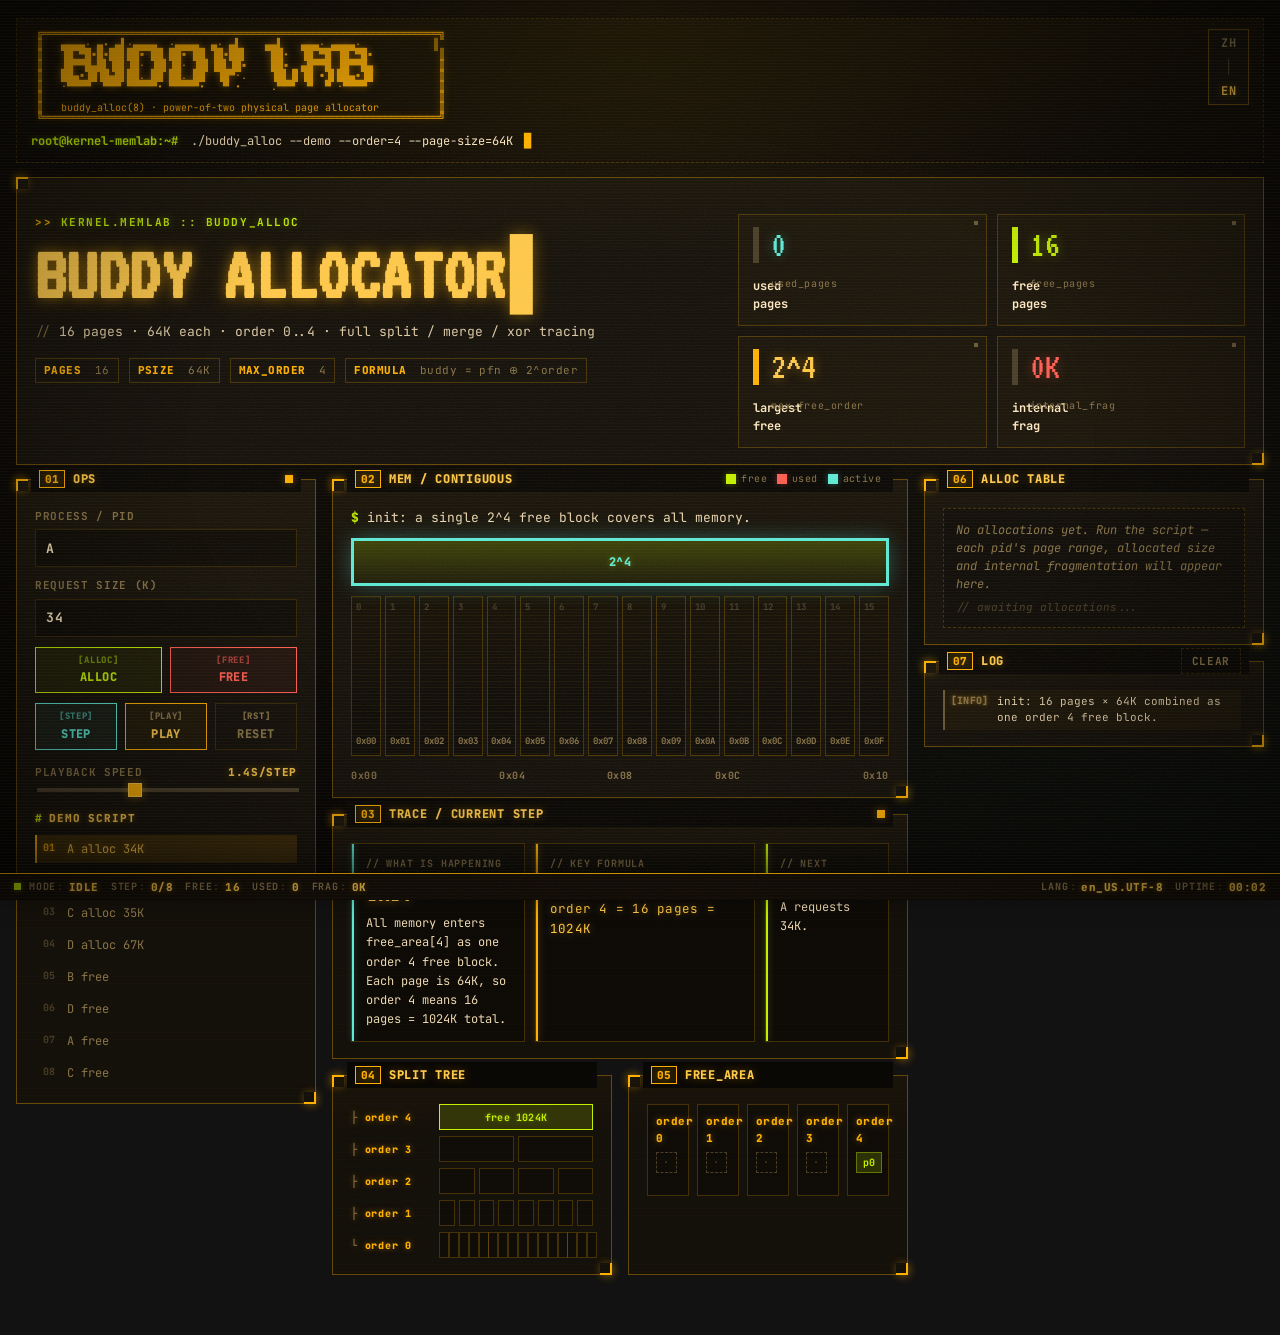
==== commit 5bd49ec4: "Restyle web demo as amber CRT terminal and add zh/en i18n - new aesthetic: phosphor amber on warm-da" ====
--- a/web/index.html
+++ b/web/index.html
@@ -1,163 +1,258 @@
 <!doctype html>
-<html lang="zh-CN">
+<html lang="zh-CN" data-lang="zh">
   <head>
     <meta charset="utf-8">
     <meta name="viewport" content="width=device-width, initial-scale=1">
-    <title>Simple Buddy Allocator Demo</title>
+    <title data-i18n="title">Simple Buddy Allocator Demo</title>
+    <link rel="preconnect" href="https://fonts.googleapis.com">
+    <link rel="preconnect" href="https://fonts.gstatic.com" crossorigin>
+    <link href="https://fonts.googleapis.com/css2?family=JetBrains+Mono:wght@400;500;700;800&family=VT323&display=swap" rel="stylesheet">
     <link rel="stylesheet" href="styles.css">
   </head>
   <body>
+    <div class="crt-overlay" aria-hidden="true"></div>
+    <div class="crt-vignette" aria-hidden="true"></div>
+
     <main class="shell">
-      <header class="hero">
+      <!-- ════════════ BOOT BANNER ════════════ -->
+      <header class="banner" aria-label="boot banner">
+        <pre class="ascii" aria-hidden="true">
+ ╔══════════════════════════════════════════════════════════════════╗
+ ║   ▄▄▄▄· ▄• ▄▌·▄▄▄▄  ·▄▄▄▄  ▄· ▄▌    ▄▄▌   ▄▄▄· ▄▄▄▄·            ║
+ ║   ▐█ ▀█▪█▪██▌██▪ ██ ██▪ ██ ▐█▪██▌    ██•  ▐█ ▀█ ▐█ ▀█▪           ║
+ ║   ▐█▀▀█▄█▌▐█▌▐█· ▐█▌▐█· ▐█▌▐█▌▐█▪    ██▪  ▄█▀▀█ ▐█▀▀█▄           ║
+ ║   ██▄▪▐█▐█▄█▌██. ██ ██. ██  ▐█▀·.    ▐█▌▐▌▐█ ▪▐▌██▄▪▐█           ║
+ ║   ·▀▀▀▀  ▀▀▀ ▀▀▀▀▀• ▀▀▀▀▀•   ▀ •     .▀▀▀  ▀  ▀ ·▀▀▀▀            ║
+ ║                                                                  ║
+ ║   buddy_alloc(8) · power-of-two physical page allocator          ║
+ ╚══════════════════════════════════════════════════════════════════╝</pre>
+        <div class="banner-meta">
+          <span class="prompt">root@kernel-memlab:~#</span>
+          <span class="cmd">./buddy_alloc --demo --order=4 --page-size=64K</span>
+          <span class="cursor" aria-hidden="true">█</span>
+        </div>
+        <button class="lang-toggle" id="langToggle" type="button" aria-label="language">
+          <span class="lang-opt zh">ZH</span>
+          <span class="lang-sep">│</span>
+          <span class="lang-opt en">EN</span>
+        </button>
+      </header>
+
+      <!-- ════════════ HERO + STATS ════════════ -->
+      <section class="hero panel" data-section="00" data-section-name="HEADER">
         <div class="hero-copy">
-          <p class="eyebrow">kernel memory lab / buddy_alloc</p>
-          <h1>Buddy Allocator Debug Console</h1>
-          <p class="lede">16 pages · 64K/page · order 0..4 · split / merge / xor buddy tracing</p>
+          <p class="eyebrow" data-i18n="eyebrow">kernel.memlab :: buddy_alloc</p>
+          <h1 class="hero-title">
+            <span data-i18n="heroTitle">BUDDY ALLOCATOR DEBUG CONSOLE</span><span class="cursor blink">▌</span>
+          </h1>
+          <p class="lede" data-i18n="heroLede">16 pages · 64K/page · order 0..4 · split / merge / xor buddy tracing</p>
+          <ul class="badges" aria-hidden="true">
+            <li><b>PAGES</b> 16</li>
+            <li><b>PSIZE</b> 64K</li>
+            <li><b>MAX_ORDER</b> 4</li>
+            <li><b>FORMULA</b> buddy = pfn ⊕ 2^order</li>
+          </ul>
         </div>
-        <div class="stats" aria-label="内存状态摘要">
-          <div>
-            <span id="usedPages">0</span>
-            <small>已分配页</small>
-          </div>
-          <div>
-            <span id="freePages">16</span>
-            <small>空闲页</small>
-          </div>
-          <div>
-            <span id="largestBlock">2^4</span>
-            <small>最大空闲块</small>
-          </div>
-          <div>
-            <span id="wasteK">0K</span>
-            <small>内部碎片</small>
+        <div class="stats" aria-label="stats">
+          <div class="stat" data-tone="cyan">
+            <div class="stat-bar"><i></i></div>
+            <span id="usedPages" class="stat-num">0</span>
+            <small data-i18n="statUsedPages">已分配页</small>
+            <em>used_pages</em>
+          </div>
+          <div class="stat" data-tone="lime">
+            <div class="stat-bar"><i></i></div>
+            <span id="freePages" class="stat-num">16</span>
+            <small data-i18n="statFreePages">空闲页</small>
+            <em>free_pages</em>
+          </div>
+          <div class="stat" data-tone="amber">
+            <div class="stat-bar"><i></i></div>
+            <span id="largestBlock" class="stat-num">2^4</span>
+            <small data-i18n="statLargest">最大空闲块</small>
+            <em>max_free_order</em>
+          </div>
+          <div class="stat" data-tone="coral">
+            <div class="stat-bar"><i></i></div>
+            <span id="wasteK" class="stat-num">0K</span>
+            <small data-i18n="statWaste">内部碎片</small>
+            <em>internal_frag</em>
           </div>
         </div>
-      </header>
+      </section>
 
       <section class="workspace">
-        <aside class="panel controls" aria-label="操作控制">
-          <div class="panel-title">
-            <span>01</span>
-            <h2>操作</h2>
-          </div>
+        <!-- ════════════ 01 OPS ════════════ -->
+        <aside class="panel ctrl" data-section="01" data-section-name="OPS" aria-label="ops">
+          <div class="panel-head">
+            <h2><span class="panel-num">01</span> <span data-i18n="panelOps">OPS / 操作</span></h2>
+            <span class="dot" data-tone="amber"></span>
+          </div>
+
           <div class="control-grid">
             <label>
-              进程
-              <input id="processId" maxlength="1" value="A" aria-label="进程名">
+              <span data-i18n="labelPid">进程 / pid</span>
+              <input id="processId" maxlength="1" value="A" autocomplete="off">
             </label>
             <label>
-              申请大小 K
+              <span data-i18n="labelSize">申请大小 (K)</span>
               <input id="requestSize" type="number" min="1" max="1024" step="1" value="34">
             </label>
           </div>
+
           <div class="button-row">
-            <button id="allocateBtn" type="button">申请</button>
-            <button id="freeBtn" type="button">释放</button>
-          </div>
-          <div class="button-row secondary">
-            <button id="stepBtn" type="button">下一步</button>
-            <button id="playBtn" type="button">自动播放</button>
-            <button id="resetBtn" type="button">重置</button>
-          </div>
+            <button id="allocateBtn" type="button" data-tone="lime">
+              <span class="btn-tag">[ALLOC]</span><span data-i18n="btnAlloc">申请</span>
+            </button>
+            <button id="freeBtn" type="button" data-tone="coral">
+              <span class="btn-tag">[FREE]</span><span data-i18n="btnFree">释放</span>
+            </button>
+          </div>
+          <div class="button-row triple">
+            <button id="stepBtn" type="button" data-tone="cyan">
+              <span class="btn-tag">[STEP]</span><span data-i18n="btnStep">下一步</span>
+            </button>
+            <button id="playBtn" type="button" data-tone="amber">
+              <span class="btn-tag">[PLAY]</span><span id="playLabel" data-i18n="btnPlay">自动播放</span>
+            </button>
+            <button id="resetBtn" type="button" data-tone="ghost">
+              <span class="btn-tag">[RST]</span><span data-i18n="btnReset">重置</span>
+            </button>
+          </div>
+
           <label class="speed-control">
-            演示速度
+            <span class="speed-row">
+              <span data-i18n="labelSpeed">演示速度</span>
+              <span id="speedLabel">1.4s/step</span>
+            </span>
             <input id="speedRange" type="range" min="700" max="2600" step="100" value="1400">
-            <span id="speedLabel">1.4 秒/步</span>
           </label>
+
           <div class="script">
-            <h2>示例流程</h2>
+            <h3>
+              <span class="hash">#</span>
+              <span data-i18n="labelScript">示例流程 / script</span>
+            </h3>
             <ol id="scriptList"></ol>
           </div>
         </aside>
 
+        <!-- ════════════ MAIN STAGE ════════════ -->
         <section class="main-stage">
-          <section class="panel board" aria-label="内存布局">
-            <div class="board-head">
-              <div>
-                <div class="panel-title">
-                  <span>02</span>
-                  <h2>连续内存</h2>
-                </div>
-                <p id="message">初始状态：一个 2^4 空闲块覆盖全部内存。</p>
-              </div>
-              <div class="legend">
-                <span><i class="free"></i>空闲块</span>
-                <span><i class="used"></i>已分配</span>
-                <span><i class="active"></i>当前变化</span>
-              </div>
-            </div>
-            <div id="memory" class="memory" aria-label="内存页"></div>
-            <div class="scale" aria-hidden="true">
-              <span>页 0</span>
-              <span>4</span>
-              <span>8</span>
-              <span>12</span>
-              <span>16</span>
-            </div>
-          </section>
-
-          <section class="panel explainer" aria-label="当前步骤解说">
-            <div class="panel-title">
-              <span>03</span>
-              <h2>当前步骤解说</h2>
+
+          <!-- ━━━ 02 MEM ━━━ -->
+          <section class="panel board" data-section="02" data-section-name="MEM" aria-label="memory">
+            <div class="panel-head">
+              <h2><span class="panel-num">02</span> <span data-i18n="panelMem">MEM / 连续内存</span></h2>
+              <span class="legend">
+                <span class="lg"><i class="lg-free"></i><span data-i18n="legendFree">空闲块</span></span>
+                <span class="lg"><i class="lg-used"></i><span data-i18n="legendUsed">已分配</span></span>
+                <span class="lg"><i class="lg-active"></i><span data-i18n="legendActive">当前变化</span></span>
+              </span>
+            </div>
+            <p id="message" class="board-msg" data-i18n="initMsg">初始状态：一个 2^4 空闲块覆盖全部内存。</p>
+            <div id="memory" class="memory" aria-label="memory pages"></div>
+            <div class="addr-scale" aria-hidden="true">
+              <span>0x00</span><span>0x04</span><span>0x08</span><span>0x0C</span><span>0x10</span>
+            </div>
+          </section>
+
+          <!-- ━━━ 03 TRACE ━━━ -->
+          <section class="panel explainer" data-section="03" data-section-name="TRACE" aria-label="trace">
+            <div class="panel-head">
+              <h2><span class="panel-num">03</span> <span data-i18n="panelExplain">TRACE / 当前步骤</span></h2>
+              <span class="dot blink" data-tone="amber"></span>
             </div>
             <div class="explain-grid">
-              <article>
-                <small>正在发生</small>
-                <h3 id="explainTitle">初始化</h3>
-                <p id="explainBody">全部内存先作为一个 order 4 空闲块进入 free_area[4]。</p>
+              <article class="trace-cell" data-tone="cyan">
+                <small data-i18n="explainNow">// 正在发生</small>
+                <h3 id="explainTitle" data-i18n="initExplainTitle">初始化</h3>
+                <p id="explainBody" data-i18n="initExplainBody">全部内存先作为一个 order 4 空闲块进入 free_area[4]。</p>
               </article>
-              <article>
-                <small>关键公式</small>
+              <article class="trace-cell" data-tone="amber">
+                <small data-i18n="explainFormula">// 关键公式</small>
                 <code id="formula">block_pages = 2^order</code>
               </article>
-              <article>
-                <small>下一步</small>
-                <p id="nextAction">点击“下一步”或“自动播放”开始 A 进程申请 34K。</p>
+              <article class="trace-cell" data-tone="lime">
+                <small data-i18n="explainNext">// 下一步</small>
+                <p id="nextAction" data-i18n="initNext">点击"下一步"或"自动播放"开始 A 进程申请 34K。</p>
               </article>
             </div>
           </section>
 
-          <section class="lower-grid">
-            <section class="panel tree-panel" aria-label="分裂树">
-              <div class="panel-title">
-                <span>04</span>
-                <h2>分裂树</h2>
+          <div class="lower-grid">
+            <!-- ━━━ 04 SPLIT TREE ━━━ -->
+            <section class="panel tree-panel" data-section="04" data-section-name="TREE" aria-label="tree">
+              <div class="panel-head">
+                <h2><span class="panel-num">04</span> <span data-i18n="panelTree">SPLIT TREE / 分裂树</span></h2>
               </div>
               <div id="tree" class="tree"></div>
             </section>
 
-            <section class="panel areas" aria-label="Free Area">
-              <div class="panel-title">
-                <span>05</span>
-                <h2>Free Area</h2>
+            <!-- ━━━ 05 FREE_AREA ━━━ -->
+            <section class="panel areas" data-section="05" data-section-name="FREE_AREA" aria-label="free area">
+              <div class="panel-head">
+                <h2><span class="panel-num">05</span> <span data-i18n="panelArea">FREE_AREA</span></h2>
               </div>
               <div id="freeAreas" class="area-list"></div>
             </section>
-          </section>
+          </div>
         </section>
 
+        <!-- ════════════ SIDE COLUMN ════════════ -->
         <aside class="side-column">
-          <section class="panel allocation-panel" aria-label="已分配块">
-            <div class="panel-title">
-              <span>06</span>
-              <h2>已分配块</h2>
+          <section class="panel allocation-panel" data-section="06" data-section-name="ALLOC" aria-label="allocations">
+            <div class="panel-head">
+              <h2><span class="panel-num">06</span> <span data-i18n="panelAlloc">ALLOC TABLE / 已分配块</span></h2>
             </div>
             <div id="allocations" class="allocation-list"></div>
           </section>
 
-          <section class="panel log-panel" aria-label="操作记录">
-            <div class="log-head">
-              <div class="panel-title">
-                <span>07</span>
-                <h2>记录</h2>
-              </div>
-              <button id="clearLogBtn" type="button">清空</button>
+          <section class="panel log-panel" data-section="07" data-section-name="LOG" aria-label="log">
+            <div class="panel-head">
+              <h2><span class="panel-num">07</span> <span data-i18n="panelLog">LOG / 记录</span></h2>
+              <button id="clearLogBtn" type="button" class="ghost-btn">
+                <span data-i18n="btnClear">清空</span>
+              </button>
             </div>
             <div id="log" class="log"></div>
           </section>
         </aside>
       </section>
+
+      <!-- ════════════ STATUS BAR ════════════ -->
+      <footer class="statusbar" aria-label="status bar">
+        <span class="sb-cell sb-mode">
+          <i class="sb-led"></i>
+          <span class="sb-key">MODE</span>
+          <span class="sb-val" id="sbMode">IDLE</span>
+        </span>
+        <span class="sb-cell">
+          <span class="sb-key">STEP</span>
+          <span class="sb-val" id="sbStep">0/8</span>
+        </span>
+        <span class="sb-cell">
+          <span class="sb-key">FREE</span>
+          <span class="sb-val" id="sbFree">16</span>
+        </span>
+        <span class="sb-cell">
+          <span class="sb-key">USED</span>
+          <span class="sb-val" id="sbUsed">0</span>
+        </span>
+        <span class="sb-cell">
+          <span class="sb-key">FRAG</span>
+          <span class="sb-val" id="sbFrag">0K</span>
+        </span>
+        <span class="sb-spacer"></span>
+        <span class="sb-cell">
+          <span class="sb-key">LANG</span>
+          <span class="sb-val" id="sbLang">zh_CN.UTF-8</span>
+        </span>
+        <span class="sb-cell">
+          <span class="sb-key">UPTIME</span>
+          <span class="sb-val" id="sbUptime">00:00</span>
+        </span>
+      </footer>
     </main>
 
     <script src="app.js"></script>
--- a/web/styles.css
+++ b/web/styles.css
@@ -1,818 +1,1222 @@
+/* ════════════════════════════════════════════════════════════════════
+   BUDDY ALLOCATOR :: kernel.memlab amber CRT theme
+   typography  : VT323 (display) + JetBrains Mono (body/code)
+   palette     : warm-dark + phosphor amber + lime/coral/cyan accents
+   chrome      : btop-style cornered panels, scanlines, vignette
+═══════════════════════════════════════════════════════════════════ */
+
 :root {
   color-scheme: dark;
-  --bg: #070b0f;
-  --panel: rgba(10, 18, 24, 0.92);
-  --panel-strong: rgba(8, 13, 18, 0.98);
-  --ink: #d7fff4;
-  --muted: #7aa69b;
-  --line: rgba(85, 255, 210, 0.22);
-  --free: #36f29a;
-  --free-soft: rgba(54, 242, 154, 0.14);
-  --used: #ff5f6d;
-  --used-soft: rgba(255, 95, 109, 0.15);
-  --active: #55d6ff;
-  --active-soft: rgba(85, 214, 255, 0.14);
-  --warn: #ffd166;
-  --warn-soft: rgba(255, 209, 102, 0.14);
-  --shadow: 0 22px 60px rgba(0, 0, 0, 0.38), 0 0 34px rgba(54, 242, 154, 0.08);
-  --mono: "JetBrains Mono", "SFMono-Regular", Consolas, "Liberation Mono", Menlo, monospace;
-  --sans: Inter, ui-sans-serif, system-ui, -apple-system, BlinkMacSystemFont, "Segoe UI", sans-serif;
-}
-
-* {
-  box-sizing: border-box;
-}
+
+  /* ─── surface ─── */
+  --bg:          #0a0805;
+  --bg-warm:     #120c05;
+  --panel:       #14100a;
+  --panel-tint:  rgba(255, 176, 0, 0.025);
+  --panel-edge:  rgba(255, 176, 0, 0.34);
+  --panel-edge-soft: rgba(255, 176, 0, 0.16);
+  --rule:        rgba(255, 176, 0, 0.22);
+
+  /* ─── ink ─── */
+  --ink:         #ffe9c1;
+  --paper:       #fff5dc;
+  --muted:       #8a7549;
+  --muted-2:     #6a5a3a;
+  --dim:         #4a3e29;
+
+  /* ─── phosphor primary ─── */
+  --amber:       #ffb000;
+  --amber-bright:#ffc94a;
+  --amber-soft:  rgba(255, 176, 0, 0.16);
+  --amber-glow:  rgba(255, 176, 0, 0.42);
+
+  /* ─── accents ─── */
+  --lime:        #c5f100;
+  --lime-soft:   rgba(197, 241, 0, 0.16);
+  --lime-glow:   rgba(197, 241, 0, 0.36);
+
+  --coral:       #ff5e52;
+  --coral-soft:  rgba(255, 94, 82, 0.16);
+  --coral-glow:  rgba(255, 94, 82, 0.36);
+
+  --cyan:        #5eead4;
+  --cyan-soft:   rgba(94, 234, 212, 0.16);
+  --cyan-glow:   rgba(94, 234, 212, 0.36);
+
+  --crit:        #ff2966;
+  --crit-soft:   rgba(255, 41, 102, 0.16);
+
+  /* ─── type ─── */
+  --display: "VT323", ui-monospace, "Courier New", monospace;
+  --mono:    "JetBrains Mono", ui-monospace, "SFMono-Regular", Menlo, monospace;
+
+  /* ─── motion ─── */
+  --ease-snap: cubic-bezier(0.2, 0.8, 0.2, 1);
+}
+
+* { box-sizing: border-box; }
+html, body { margin: 0; padding: 0; }
 
 body {
-  margin: 0;
   min-height: 100vh;
+  color: var(--ink);
+  font-family: var(--mono);
+  font-size: 13px;
+  line-height: 1.5;
   background:
-    linear-gradient(rgba(255, 255, 255, 0.025) 1px, transparent 1px),
-    linear-gradient(90deg, rgba(255, 255, 255, 0.025) 1px, transparent 1px),
-    radial-gradient(circle at 20% 0%, rgba(54, 242, 154, 0.13), transparent 28%),
-    radial-gradient(circle at 100% 18%, rgba(85, 214, 255, 0.12), transparent 26%),
-    #070b0f;
-  background-size: 22px 22px, 22px 22px, auto, auto, auto;
-  color: var(--ink);
-  font-family: var(--sans);
-}
-
+    radial-gradient(ellipse at 50% 0%, rgba(255, 176, 0, 0.06), transparent 60%),
+    radial-gradient(ellipse at 100% 100%, rgba(94, 234, 212, 0.04), transparent 50%),
+    linear-gradient(180deg, #0c0905 0%, #060402 100%);
+  background-attachment: fixed;
+  overflow-x: hidden;
+}
+
+/* ─── CRT scanlines + vignette overlays ─── */
+.crt-overlay {
+  position: fixed;
+  inset: 0;
+  pointer-events: none;
+  z-index: 100;
+  background: repeating-linear-gradient(
+    180deg,
+    rgba(255, 220, 140, 0.025) 0px,
+    rgba(255, 220, 140, 0.025) 1px,
+    transparent 1px,
+    transparent 3px
+  );
+  mix-blend-mode: screen;
+}
+.crt-vignette {
+  position: fixed;
+  inset: 0;
+  pointer-events: none;
+  z-index: 99;
+  background:
+    radial-gradient(ellipse at center, transparent 50%, rgba(0, 0, 0, 0.55) 100%);
+}
+
+/* subtle grain via SVG noise */
 body::before {
   content: "";
   position: fixed;
   inset: 0;
   pointer-events: none;
-  background: repeating-linear-gradient(
-    180deg,
-    rgba(255, 255, 255, 0.035),
-    rgba(255, 255, 255, 0.035) 1px,
-    transparent 1px,
-    transparent 5px
-  );
-  opacity: 0.18;
-  z-index: 10;
-}
-
-button,
-input {
-  font: inherit;
-}
-
-h1,
-h2,
-h3,
-p {
+  z-index: 98;
+  opacity: 0.06;
+  background-image: url("data:image/svg+xml;utf8,<svg xmlns='http://www.w3.org/2000/svg' width='200' height='200'><filter id='n'><feTurbulence type='fractalNoise' baseFrequency='0.85' numOctaves='2' stitchTiles='stitch'/></filter><rect width='100%25' height='100%25' filter='url(%23n)'/></svg>");
+}
+
+/* ════════════ shell ════════════ */
+.shell {
+  width: min(1480px, calc(100vw - 32px));
+  margin: 0 auto;
+  padding: 18px 0 60px;
+  position: relative;
+  z-index: 1;
+}
+
+button, input { font: inherit; color: inherit; }
+h1, h2, h3, h4, p, ol, ul, pre { margin: 0; padding: 0; }
+ol, ul { list-style: none; }
+
+/* ════════════ boot banner ════════════ */
+.banner {
+  position: relative;
+  margin-bottom: 14px;
+  padding: 10px 14px 12px;
+  border: 1px dashed var(--panel-edge-soft);
+  background: linear-gradient(180deg, rgba(255, 176, 0, 0.04), transparent);
+  animation: bootIn 0.7s var(--ease-snap);
+}
+.ascii {
+  color: var(--amber);
+  font-family: var(--mono);
+  font-size: 10px;
+  line-height: 1.05;
+  letter-spacing: 0;
+  text-shadow: 0 0 8px var(--amber-glow);
+  white-space: pre;
+  overflow-x: auto;
   margin: 0;
 }
-
-.shell {
-  width: min(1440px, calc(100vw - 32px));
-  margin: 0 auto;
-  padding: 24px 0 28px;
-}
-
-.hero {
-  display: grid;
-  grid-template-columns: minmax(0, 1fr) minmax(360px, 520px);
-  gap: 16px;
-  align-items: stretch;
-  margin-bottom: 16px;
-}
-
-.hero-copy,
-.stats div,
+.banner-meta {
+  margin-top: 8px;
+  font-family: var(--mono);
+  font-size: 12px;
+  color: var(--muted);
+}
+.banner-meta .prompt { color: var(--lime); font-weight: 700; text-shadow: 0 0 6px var(--lime-glow); }
+.banner-meta .cmd { color: var(--ink); margin-left: 6px; }
+.banner-meta .cursor {
+  display: inline-block;
+  margin-left: 4px;
+  color: var(--amber);
+  animation: blink 1.05s steps(2, jump-none) infinite;
+}
+
+/* lang toggle in banner top-right */
+.lang-toggle {
+  position: absolute;
+  top: 10px;
+  right: 14px;
+  display: inline-flex;
+  align-items: center;
+  gap: 6px;
+  border: 1px solid var(--panel-edge);
+  background: var(--panel);
+  padding: 4px 10px;
+  font-family: var(--mono);
+  font-size: 12px;
+  font-weight: 700;
+  color: var(--muted);
+  cursor: pointer;
+  letter-spacing: 0.04em;
+  transition: border-color 160ms, color 160ms;
+}
+.lang-toggle:hover { border-color: var(--amber); color: var(--amber-bright); }
+.lang-toggle .lang-opt { padding: 0 2px; transition: color 160ms, text-shadow 160ms; }
+.lang-toggle .lang-sep { color: var(--dim); }
+[data-lang="zh"] .lang-toggle .lang-opt.zh,
+[data-lang="en"] .lang-toggle .lang-opt.en {
+  color: var(--amber-bright);
+  text-shadow: 0 0 8px var(--amber-glow);
+}
+
+/* ════════════ panel chrome (btop-style) ════════════ */
 .panel {
   position: relative;
-  border: 1px solid var(--line);
-  border-radius: 8px;
-  background: linear-gradient(180deg, rgba(12, 24, 31, 0.96), rgba(7, 12, 17, 0.94));
-  box-shadow: var(--shadow);
-  overflow: hidden;
-}
-
-.hero-copy::before,
-.stats div::before,
-.panel::before {
+  padding: 28px 18px 16px;
+  background: var(--panel);
+  background-image:
+    linear-gradient(180deg, var(--panel-tint), transparent 30%),
+    repeating-linear-gradient(
+      180deg,
+      transparent 0px,
+      transparent 6px,
+      rgba(255, 176, 0, 0.012) 6px,
+      rgba(255, 176, 0, 0.012) 7px
+    );
+  border: 1px solid var(--panel-edge);
+  animation: panelIn 0.5s var(--ease-snap) backwards;
+}
+
+/* corner glyphs */
+.panel::before,
+.panel::after {
   content: "";
   position: absolute;
-  inset: 0;
+  width: 10px;
+  height: 10px;
   pointer-events: none;
-  border-top: 1px solid rgba(215, 255, 244, 0.18);
-  background: linear-gradient(90deg, rgba(54, 242, 154, 0.08), transparent 32%, rgba(85, 214, 255, 0.06));
-}
-
+}
+.panel::before {
+  top: -1px;
+  left: -1px;
+  border-top: 2px solid var(--amber);
+  border-left: 2px solid var(--amber);
+  box-shadow: -1px -1px 8px rgba(255, 176, 0, 0.45);
+}
+.panel::after {
+  bottom: -1px;
+  right: -1px;
+  border-bottom: 2px solid var(--amber);
+  border-right: 2px solid var(--amber);
+  box-shadow: 1px 1px 8px rgba(255, 176, 0, 0.45);
+}
+
+/* opposite corners — drawn via panel-head pseudo */
+.panel-head {
+  position: absolute;
+  top: -1px;
+  left: 14px;
+  right: 14px;
+  height: 26px;
+  display: flex;
+  align-items: center;
+  justify-content: space-between;
+  gap: 12px;
+  padding: 0 8px;
+  background: var(--bg);
+  z-index: 2;
+  transform: translateY(-50%);
+}
+.panel-head h2 {
+  display: inline-flex;
+  align-items: baseline;
+  gap: 8px;
+  color: var(--amber-bright);
+  font-family: var(--mono);
+  font-size: 12px;
+  font-weight: 800;
+  letter-spacing: 0.06em;
+  text-transform: uppercase;
+  text-shadow: 0 0 10px var(--amber-glow);
+  white-space: nowrap;
+}
+.panel-num {
+  display: inline-grid;
+  place-items: center;
+  min-width: 22px;
+  height: 18px;
+  padding: 0 5px;
+  border: 1px solid var(--amber);
+  color: var(--amber);
+  background: rgba(255, 176, 0, 0.08);
+  font-size: 11px;
+  font-weight: 800;
+  letter-spacing: 0;
+}
+
+/* corner glyph for panel-head right side (decorative) */
+.panel[data-section]::before { content: ""; }
+.panel[data-section-name]::before { content: ""; }
+
+/* small status dot */
+.dot {
+  display: inline-block;
+  width: 8px;
+  height: 8px;
+  border-radius: 0;
+  background: var(--amber);
+  box-shadow: 0 0 8px var(--amber-glow);
+}
+.dot[data-tone="amber"] { background: var(--amber); box-shadow: 0 0 8px var(--amber-glow); }
+.dot[data-tone="lime"] { background: var(--lime); box-shadow: 0 0 8px var(--lime-glow); }
+.dot[data-tone="cyan"] { background: var(--cyan); box-shadow: 0 0 8px var(--cyan-glow); }
+.dot[data-tone="coral"] { background: var(--coral); box-shadow: 0 0 8px var(--coral-glow); }
+.dot.blink { animation: dotBlink 1.4s ease-in-out infinite; }
+
+/* ════════════ hero ════════════ */
+.hero {
+  display: grid;
+  grid-template-columns: minmax(0, 1.15fr) minmax(360px, 0.85fr);
+  gap: 18px;
+  margin-bottom: 14px;
+  align-items: stretch;
+}
 .hero-copy {
-  min-height: 180px;
   display: flex;
   flex-direction: column;
+  gap: 10px;
+  padding-top: 8px;
+}
+.eyebrow {
+  color: var(--lime);
+  font-family: var(--mono);
+  font-size: 11px;
+  font-weight: 700;
+  letter-spacing: 0.14em;
+  text-transform: uppercase;
+  text-shadow: 0 0 8px var(--lime-glow);
+}
+.eyebrow::before { content: ">> "; color: var(--amber); }
+.hero-title {
+  font-family: var(--display);
+  font-size: clamp(40px, 6vw, 78px);
+  line-height: 0.92;
+  letter-spacing: 0.005em;
+  color: var(--amber-bright);
+  text-shadow:
+    0 0 12px var(--amber-glow),
+    0 0 28px rgba(255, 176, 0, 0.22);
+  text-transform: uppercase;
+}
+.cursor.blink {
+  display: inline-block;
+  color: var(--amber-bright);
+  animation: blink 0.9s steps(2, jump-none) infinite;
+  margin-left: 4px;
+  text-shadow: 0 0 16px var(--amber-glow);
+}
+.lede {
+  max-width: 720px;
+  color: var(--ink);
+  font-family: var(--mono);
+  font-size: 13px;
+  line-height: 1.65;
+  opacity: 0.86;
+}
+.lede::before { content: "// "; color: var(--muted); }
+.badges {
+  display: flex;
+  flex-wrap: wrap;
+  gap: 10px;
+  margin-top: 6px;
+}
+.badges li {
+  font-family: var(--mono);
+  font-size: 11px;
+  color: var(--muted);
+  border: 1px solid var(--rule);
+  padding: 3px 8px;
+  letter-spacing: 0.04em;
+}
+.badges b {
+  color: var(--amber);
+  font-weight: 800;
+  margin-right: 6px;
+}
+
+/* stats grid */
+.stats {
+  display: grid;
+  grid-template-columns: 1fr 1fr;
+  gap: 10px;
+  padding-top: 8px;
+}
+.stat {
+  position: relative;
+  display: grid;
+  grid-template-columns: 6px minmax(0, 1fr);
+  gap: 12px;
+  padding: 12px 14px;
+  background: rgba(255, 176, 0, 0.025);
+  border: 1px solid var(--rule);
+}
+.stat-bar {
+  background: var(--dim);
+  position: relative;
+  overflow: hidden;
+}
+.stat-bar i {
+  display: block;
+  width: 100%;
+  height: 100%;
+  background: var(--amber);
+  box-shadow: 0 0 10px var(--amber-glow);
+}
+.stat[data-tone="lime"] .stat-bar i { background: var(--lime); box-shadow: 0 0 10px var(--lime-glow); }
+.stat[data-tone="coral"] .stat-bar i { background: var(--coral); box-shadow: 0 0 10px var(--coral-glow); }
+.stat[data-tone="cyan"] .stat-bar i { background: var(--cyan); box-shadow: 0 0 10px var(--cyan-glow); }
+
+.stat-num {
+  display: block;
+  font-family: var(--display);
+  font-size: 38px;
+  line-height: 0.95;
+  color: var(--amber-bright);
+  text-shadow: 0 0 12px var(--amber-glow);
+}
+.stat[data-tone="lime"] .stat-num { color: var(--lime); text-shadow: 0 0 12px var(--lime-glow); }
+.stat[data-tone="coral"] .stat-num { color: var(--coral); text-shadow: 0 0 12px var(--coral-glow); }
+.stat[data-tone="cyan"] .stat-num { color: var(--cyan); text-shadow: 0 0 12px var(--cyan-glow); }
+.stat small {
+  display: block;
+  margin-top: 2px;
+  color: var(--ink);
+  font-family: var(--mono);
+  font-size: 12px;
+  font-weight: 700;
+}
+.stat em {
+  display: block;
+  margin-top: 1px;
+  color: var(--muted);
+  font-family: var(--mono);
+  font-size: 10px;
+  font-style: normal;
+  letter-spacing: 0.06em;
+  text-transform: lowercase;
+}
+.stat::after {
+  content: "";
+  position: absolute;
+  top: 6px;
+  right: 8px;
+  width: 4px;
+  height: 4px;
+  background: var(--muted-2);
+}
+
+/* ════════════ workspace grid ════════════ */
+.workspace {
+  display: grid;
+  grid-template-columns: 300px minmax(0, 1fr) 340px;
+  gap: 16px;
+  align-items: start;
+}
+.main-stage,
+.side-column {
+  display: grid;
+  gap: 16px;
+  min-width: 0;
+}
+
+/* ════════════ controls (01) ════════════ */
+.control-grid {
+  display: grid;
+  gap: 10px;
+}
+label {
+  display: grid;
+  gap: 5px;
+  color: var(--muted);
+  font-family: var(--mono);
+  font-size: 11px;
+  font-weight: 700;
+  letter-spacing: 0.06em;
+  text-transform: uppercase;
+}
+input {
+  height: 38px;
+  padding: 0 10px;
+  border: 1px solid var(--panel-edge-soft);
+  background: rgba(0, 0, 0, 0.36);
+  color: var(--ink);
+  outline: none;
+  font-family: var(--mono);
+  font-size: 13px;
+  font-weight: 700;
+  letter-spacing: 0.04em;
+}
+input::placeholder { color: var(--muted-2); }
+input:focus {
+  border-color: var(--amber);
+  box-shadow: inset 0 0 0 1px var(--amber-soft), 0 0 12px rgba(255, 176, 0, 0.2);
+}
+
+.button-row {
+  display: grid;
+  grid-template-columns: 1fr 1fr;
+  gap: 8px;
+  margin-top: 10px;
+}
+.button-row.triple { grid-template-columns: 1fr 1fr 1fr; }
+
+button {
+  display: inline-flex;
+  flex-direction: column;
+  align-items: stretch;
   justify-content: center;
-  padding: 26px;
-}
-
-.eyebrow {
-  margin-bottom: 10px;
-  color: var(--free);
+  gap: 1px;
+  min-height: 44px;
+  padding: 6px 8px;
+  border: 1px solid var(--amber);
+  background: rgba(255, 176, 0, 0.05);
+  color: var(--amber-bright);
   font-family: var(--mono);
   font-size: 12px;
+  font-weight: 800;
+  letter-spacing: 0.04em;
+  text-transform: uppercase;
+  cursor: pointer;
+  transition: background 140ms, transform 80ms, box-shadow 140ms;
+  text-align: center;
+}
+button .btn-tag {
+  display: block;
+  font-size: 9px;
+  font-weight: 800;
+  letter-spacing: 0.08em;
+  color: var(--muted);
+}
+button:hover {
+  background: rgba(255, 176, 0, 0.13);
+  box-shadow: 0 0 14px rgba(255, 176, 0, 0.22), inset 0 0 0 1px var(--amber);
+}
+button:active { transform: translateY(1px); }
+button:disabled {
+  border-color: var(--dim);
+  background: rgba(255, 255, 255, 0.02);
+  color: var(--muted-2);
+  cursor: not-allowed;
+  box-shadow: none;
+}
+button:disabled .btn-tag { color: var(--dim); }
+
+button[data-tone="lime"] {
+  border-color: var(--lime);
+  color: var(--lime);
+  background: rgba(197, 241, 0, 0.06);
+}
+button[data-tone="lime"] .btn-tag { color: rgba(197, 241, 0, 0.55); }
+button[data-tone="lime"]:hover { background: rgba(197, 241, 0, 0.13); box-shadow: 0 0 14px var(--lime-glow); }
+
+button[data-tone="coral"] {
+  border-color: var(--coral);
+  color: var(--coral);
+  background: rgba(255, 94, 82, 0.06);
+}
+button[data-tone="coral"] .btn-tag { color: rgba(255, 94, 82, 0.6); }
+button[data-tone="coral"]:hover { background: rgba(255, 94, 82, 0.13); box-shadow: 0 0 14px var(--coral-glow); }
+
+button[data-tone="cyan"] {
+  border-color: var(--cyan);
+  color: var(--cyan);
+  background: rgba(94, 234, 212, 0.06);
+}
+button[data-tone="cyan"] .btn-tag { color: rgba(94, 234, 212, 0.6); }
+button[data-tone="cyan"]:hover { background: rgba(94, 234, 212, 0.13); box-shadow: 0 0 14px var(--cyan-glow); }
+
+button[data-tone="ghost"] {
+  border-color: var(--panel-edge-soft);
+  color: var(--muted);
+  background: transparent;
+}
+button[data-tone="ghost"]:hover { color: var(--ink); border-color: var(--ink); background: rgba(255, 255, 255, 0.03); box-shadow: none; }
+
+.ghost-btn {
+  min-height: 26px;
+  padding: 0 10px;
+  border: 1px dashed var(--panel-edge-soft);
+  background: transparent;
+  color: var(--muted);
+  font-size: 11px;
+  font-weight: 700;
+  letter-spacing: 0.06em;
+}
+.ghost-btn:hover {
+  background: rgba(255, 176, 0, 0.06);
+  border-color: var(--amber);
+  border-style: solid;
+  color: var(--amber-bright);
+  box-shadow: none;
+}
+
+.speed-control {
+  display: grid;
+  gap: 6px;
+  margin-top: 14px;
+  text-transform: none;
+}
+.speed-row {
+  display: flex;
+  justify-content: space-between;
+  align-items: baseline;
+  font-size: 11px;
+  letter-spacing: 0.06em;
+  text-transform: uppercase;
+}
+.speed-row span:last-child {
+  color: var(--amber-bright);
+  font-family: var(--mono);
+  font-weight: 800;
+  text-shadow: 0 0 8px var(--amber-glow);
+}
+.speed-control input[type="range"] {
+  -webkit-appearance: none;
+  appearance: none;
+  width: 100%;
+  height: 4px;
+  background: var(--dim);
+  border: none;
+  padding: 0;
+  cursor: pointer;
+}
+.speed-control input[type="range"]::-webkit-slider-thumb {
+  -webkit-appearance: none;
+  appearance: none;
+  width: 14px;
+  height: 14px;
+  background: var(--amber);
+  border: 1px solid var(--amber-bright);
+  cursor: pointer;
+  box-shadow: 0 0 10px var(--amber-glow);
+  border-radius: 0;
+}
+.speed-control input[type="range"]::-moz-range-thumb {
+  width: 14px;
+  height: 14px;
+  background: var(--amber);
+  border: 1px solid var(--amber-bright);
+  cursor: pointer;
+  border-radius: 0;
+}
+
+/* script list */
+.script { margin-top: 16px; }
+.script h3 {
+  display: flex;
+  align-items: center;
+  gap: 6px;
+  color: var(--amber-bright);
+  font-family: var(--mono);
+  font-size: 11px;
   font-weight: 800;
   letter-spacing: 0.08em;
   text-transform: uppercase;
-  text-shadow: 0 0 14px rgba(54, 242, 154, 0.5);
-}
-
-.eyebrow::before {
-  content: "$ ";
-  color: var(--warn);
-}
-
-h1 {
-  max-width: 860px;
-  font-family: var(--mono);
-  font-size: clamp(34px, 4.8vw, 62px);
-  line-height: 1.02;
-  letter-spacing: 0;
-  text-shadow: 0 0 24px rgba(85, 214, 255, 0.22);
-}
-
-.lede {
-  max-width: 760px;
-  margin-top: 14px;
-  color: var(--muted);
-  font-family: var(--mono);
-  font-size: 14px;
-  line-height: 1.7;
-}
-
-h2,
-h3 {
-  font-family: var(--mono);
-  letter-spacing: 0;
-}
-
-h2 {
-  font-size: 15px;
-  line-height: 1.2;
-}
-
-h3 {
-  color: #f0fffb;
-  font-size: 21px;
-  line-height: 1.2;
-}
-
-.stats {
-  display: grid;
-  grid-template-columns: repeat(2, minmax(0, 1fr));
-  gap: 10px;
-}
-
-.stats div {
-  min-height: 84px;
-  padding: 14px 16px;
-}
-
-.stats span {
-  display: block;
-  color: var(--active);
-  font-family: var(--mono);
-  font-size: 28px;
-  font-weight: 850;
-  text-shadow: 0 0 18px rgba(85, 214, 255, 0.32);
-}
-
-.stats small {
-  color: var(--muted);
-  font-family: var(--mono);
-}
-
-.workspace {
-  display: grid;
-  grid-template-columns: 290px minmax(0, 1fr) 340px;
-  gap: 16px;
-  align-items: start;
-}
-
-.panel {
-  padding: 16px;
-}
-
-.main-stage,
-.side-column {
-  display: grid;
-  gap: 16px;
-}
-
-.panel-title {
+  margin-bottom: 8px;
+  text-shadow: 0 0 6px var(--amber-glow);
+}
+.script .hash { color: var(--lime); }
+.script ol {
+  display: grid;
+  gap: 4px;
+  font-family: var(--mono);
+  font-size: 12px;
+  color: var(--muted);
+  counter-reset: script;
+}
+.script li {
+  counter-increment: script;
+  padding: 5px 8px 5px 30px;
   position: relative;
-  z-index: 1;
-  display: flex;
-  align-items: center;
-  gap: 8px;
-}
-
-.panel-title span {
-  display: inline-grid;
-  place-items: center;
-  width: 32px;
-  height: 24px;
-  border: 1px solid rgba(85, 214, 255, 0.35);
-  border-radius: 5px;
-  color: var(--active);
-  background: var(--active-soft);
-  font-family: var(--mono);
-  font-size: 12px;
-  font-weight: 850;
-}
-
-.control-grid {
-  position: relative;
-  z-index: 1;
-  display: grid;
-  gap: 12px;
-  margin-top: 16px;
-}
-
-label {
-  display: grid;
-  gap: 6px;
-  color: var(--muted);
-  font-family: var(--mono);
-  font-size: 12px;
-  font-weight: 750;
-  text-transform: uppercase;
-}
-
-input {
-  width: 100%;
-  height: 40px;
-  border: 1px solid rgba(85, 214, 255, 0.3);
-  border-radius: 6px;
-  padding: 0 10px;
+  border-left: 2px solid transparent;
+  transition: all 160ms;
+}
+.script li::before {
+  content: counter(script, decimal-leading-zero);
+  position: absolute;
+  left: 6px;
+  top: 5px;
+  color: var(--dim);
+  font-size: 10px;
+  font-weight: 700;
+}
+.script li.active {
+  color: var(--amber-bright);
+  background: var(--amber-soft);
+  border-left-color: var(--amber);
+  text-shadow: 0 0 6px var(--amber-glow);
+}
+.script li.active::before { color: var(--amber); }
+.script li.done {
+  color: var(--lime);
+  opacity: 0.85;
+}
+.script li.done::before { color: var(--lime); }
+.script li.done::after {
+  content: " [OK]";
+  font-size: 10px;
+  color: var(--lime);
+}
+
+/* ════════════ board (02 MEM) ════════════ */
+.board { padding-bottom: 14px; }
+.board-msg {
+  margin: 0 0 12px;
   color: var(--ink);
-  background: rgba(0, 0, 0, 0.32);
-  outline: none;
-}
-
-input:focus {
-  border-color: var(--active);
-  box-shadow: 0 0 0 3px rgba(85, 214, 255, 0.12);
-}
-
-.button-row {
-  position: relative;
-  z-index: 1;
-  display: grid;
-  grid-template-columns: 1fr 1fr;
-  gap: 8px;
-  margin-top: 12px;
-}
-
-.button-row.secondary {
-  grid-template-columns: 1fr 1fr 1fr;
-}
-
-button {
-  min-height: 40px;
-  border: 1px solid rgba(54, 242, 154, 0.45);
-  border-radius: 6px;
-  padding: 0 12px;
-  color: #04120d;
-  background: linear-gradient(180deg, #45f7a4, #22c97c);
-  cursor: pointer;
-  font-family: var(--mono);
-  font-size: 13px;
-  font-weight: 850;
-  box-shadow: 0 0 18px rgba(54, 242, 154, 0.18);
-}
-
-button:hover {
-  filter: brightness(1.08);
-}
-
-button:disabled {
-  border-color: rgba(122, 166, 155, 0.24);
-  color: rgba(122, 166, 155, 0.54);
-  background: rgba(122, 166, 155, 0.08);
-  box-shadow: none;
-  cursor: not-allowed;
-}
-
-.secondary button,
-.log-head button {
-  border-color: rgba(85, 214, 255, 0.28);
-  color: var(--active);
-  background: rgba(85, 214, 255, 0.09);
-  box-shadow: none;
-}
-
-.speed-control {
-  position: relative;
-  z-index: 1;
-  margin-top: 14px;
-}
-
-.speed-control input {
-  height: 24px;
-  padding: 0;
-  accent-color: var(--free);
-}
-
-.speed-control span {
-  color: var(--ink);
-  font-size: 13px;
-  font-weight: 800;
-}
-
-.script {
-  position: relative;
-  z-index: 1;
-  margin-top: 18px;
-}
-
-.script ol {
-  display: grid;
-  gap: 8px;
-  margin: 10px 0 0;
-  padding-left: 20px;
-  color: var(--muted);
-  font-family: var(--mono);
-  font-size: 13px;
-}
-
-.script li {
-  padding-left: 2px;
-}
-
-.script li.active {
-  color: var(--warn);
-  font-weight: 850;
-}
-
-.script li.done {
-  color: var(--free);
-}
-
-.board-head,
-.log-head {
-  position: relative;
-  z-index: 1;
-  display: flex;
-  align-items: flex-start;
-  justify-content: space-between;
-  gap: 16px;
-  margin-bottom: 16px;
-}
-
-.board-head p {
-  margin-top: 8px;
-  color: var(--muted);
   font-family: var(--mono);
   font-size: 13px;
   line-height: 1.55;
+  opacity: 0.92;
+}
+.board-msg::before {
+  content: "$ ";
+  color: var(--lime);
+  font-weight: 800;
 }
 
 .legend {
-  display: flex;
-  flex-wrap: wrap;
-  gap: 10px;
-  color: var(--muted);
-  font-family: var(--mono);
-  font-size: 12px;
-  white-space: nowrap;
-}
-
-.legend span {
   display: inline-flex;
   align-items: center;
-  gap: 6px;
-}
-
-.legend i {
+  gap: 10px;
+  padding: 0 4px;
+}
+.lg {
+  display: inline-flex;
+  align-items: center;
+  gap: 5px;
+  font-size: 10px;
+  color: var(--muted);
+  font-family: var(--mono);
+  letter-spacing: 0.04em;
+}
+.lg i {
   width: 10px;
   height: 10px;
-  border-radius: 2px;
-}
-
-.legend .free {
-  background: var(--free);
-  box-shadow: 0 0 12px rgba(54, 242, 154, 0.5);
-}
-
-.legend .used {
-  background: var(--used);
-  box-shadow: 0 0 12px rgba(255, 95, 109, 0.46);
-}
-
-.legend .active {
-  background: var(--active);
-  box-shadow: 0 0 12px rgba(85, 214, 255, 0.46);
-}
+  display: inline-block;
+}
+.lg-free { background: var(--lime); box-shadow: 0 0 6px var(--lime-glow); }
+.lg-used { background: var(--coral); box-shadow: 0 0 6px var(--coral-glow); }
+.lg-active { background: var(--cyan); box-shadow: 0 0 6px var(--cyan-glow); }
 
 .memory {
   position: relative;
-  z-index: 1;
   display: grid;
   grid-template-columns: repeat(16, minmax(0, 1fr));
   gap: 4px;
   min-height: 220px;
-  padding: 52px 0 12px;
-}
-
+  padding: 56px 0 4px;
+}
 .page {
   position: relative;
-  min-height: 148px;
-  border: 1px solid rgba(85, 214, 255, 0.18);
-  border-radius: 6px;
+  min-height: 158px;
+  border: 1px solid var(--rule);
   background:
-    linear-gradient(180deg, rgba(85, 214, 255, 0.08), transparent),
-    repeating-linear-gradient(180deg, rgba(255, 255, 255, 0.04), rgba(255, 255, 255, 0.04) 8px, transparent 8px, transparent 14px),
+    linear-gradient(180deg, rgba(255, 176, 0, 0.03), transparent 70%),
+    repeating-linear-gradient(180deg,
+      rgba(255, 176, 0, 0.04) 0px,
+      rgba(255, 176, 0, 0.04) 1px,
+      transparent 1px,
+      transparent 6px),
     rgba(0, 0, 0, 0.32);
 }
-
 .page::after {
+  content: attr(data-hex);
+  position: absolute;
+  left: 50%;
+  bottom: 6px;
+  transform: translateX(-50%);
+  color: var(--muted);
+  font-family: var(--mono);
+  font-size: 9px;
+  font-weight: 700;
+  letter-spacing: 0;
+}
+.page::before {
   content: attr(data-index);
   position: absolute;
-  left: 50%;
-  bottom: 8px;
-  transform: translateX(-50%);
-  color: rgba(215, 255, 244, 0.52);
-  font-family: var(--mono);
-  font-size: 11px;
-  font-weight: 800;
+  left: 4px;
+  top: 4px;
+  color: var(--dim);
+  font-family: var(--mono);
+  font-size: 9px;
+  font-weight: 700;
 }
 
 .block {
   position: absolute;
   top: 0;
-  height: 38px;
+  height: 44px;
   display: flex;
   align-items: center;
   justify-content: center;
-  border-radius: 6px;
   border: 1px solid transparent;
   font-family: var(--mono);
-  font-size: 13px;
-  font-weight: 850;
+  font-size: 12px;
+  font-weight: 800;
+  letter-spacing: 0.05em;
   white-space: nowrap;
-  transition: left 280ms ease, width 280ms ease, top 280ms ease, transform 200ms ease;
-}
-
+  transition: left 320ms var(--ease-snap),
+              width 320ms var(--ease-snap),
+              top 320ms var(--ease-snap);
+}
 .block.free {
-  border-color: rgba(54, 242, 154, 0.52);
-  color: #bfffe1;
-  background: linear-gradient(180deg, rgba(54, 242, 154, 0.24), rgba(54, 242, 154, 0.12));
-}
-
+  border-color: var(--lime);
+  color: var(--lime);
+  background: linear-gradient(180deg, rgba(197, 241, 0, 0.22), rgba(197, 241, 0, 0.06));
+  text-shadow: 0 0 6px var(--lime-glow);
+  box-shadow: inset 0 0 0 1px rgba(197, 241, 0, 0.18), 0 0 10px rgba(197, 241, 0, 0.08);
+}
 .block.used {
-  border-color: rgba(255, 95, 109, 0.58);
-  color: #ffe0e4;
-  background: linear-gradient(180deg, rgba(255, 95, 109, 0.27), rgba(255, 95, 109, 0.12));
-}
-
+  border-color: var(--coral);
+  color: var(--coral);
+  background: linear-gradient(180deg, rgba(255, 94, 82, 0.24), rgba(255, 94, 82, 0.08));
+  text-shadow: 0 0 6px var(--coral-glow);
+  box-shadow: inset 0 0 0 1px rgba(255, 94, 82, 0.2), 0 0 10px rgba(255, 94, 82, 0.08);
+}
 .block.active {
-  animation: pulse-block 900ms ease-in-out 2;
-  box-shadow: 0 0 0 4px rgba(85, 214, 255, 0.14), 0 0 24px rgba(85, 214, 255, 0.24);
-}
-
-.block.splitting {
-  animation: split-block 760ms ease-out;
-}
-
-.block.merging {
-  animation: merge-block 760ms ease-out;
-}
-
-@keyframes pulse-block {
-  0%,
-  100% {
-    transform: translateY(0);
-  }
-  50% {
-    transform: translateY(-4px);
-  }
-}
-
-@keyframes split-block {
-  from {
-    transform: scaleX(1.05);
-    opacity: 0.55;
-  }
-  to {
-    transform: scaleX(1);
-    opacity: 1;
-  }
-}
-
-@keyframes merge-block {
-  from {
-    transform: scaleY(0.82);
-    opacity: 0.55;
-  }
-  to {
-    transform: scaleY(1);
-    opacity: 1;
-  }
-}
-
-.scale {
+  animation: pulse 900ms ease-in-out 2;
+  box-shadow: 0 0 0 2px var(--cyan), 0 0 22px var(--cyan-glow);
+  border-color: var(--cyan);
+  color: var(--cyan);
+}
+.block.splitting { animation: split 600ms var(--ease-snap); }
+.block.merging { animation: merge 600ms var(--ease-snap); }
+
+.addr-scale {
+  display: grid;
+  grid-template-columns: repeat(5, 1fr);
+  margin-top: 8px;
+  color: var(--muted);
+  font-family: var(--mono);
+  font-size: 10px;
+  font-weight: 700;
+  letter-spacing: 0.05em;
+}
+.addr-scale span:not(:first-child):not(:last-child) { text-align: center; }
+.addr-scale span:last-child { text-align: right; }
+
+/* ════════════ explainer (03 TRACE) ════════════ */
+.explain-grid {
+  display: grid;
+  grid-template-columns: minmax(0, 1.4fr) minmax(220px, 0.85fr) minmax(0, 1fr);
+  gap: 10px;
+}
+.trace-cell {
   position: relative;
-  z-index: 1;
-  display: grid;
-  grid-template-columns: repeat(5, 1fr);
-  margin-top: 6px;
-  color: var(--muted);
-  font-family: var(--mono);
-  font-size: 12px;
-  font-weight: 750;
-}
-
-.scale span:not(:first-child):not(:last-child) {
-  text-align: center;
-}
-
-.scale span:last-child {
-  text-align: right;
-}
-
-.explain-grid {
-  position: relative;
-  z-index: 1;
-  display: grid;
-  grid-template-columns: minmax(0, 1.4fr) minmax(220px, 0.8fr) minmax(0, 1fr);
-  gap: 12px;
-  margin-top: 14px;
-}
-
-.explain-grid article {
-  min-height: 116px;
-  border: 1px solid rgba(85, 214, 255, 0.18);
-  border-radius: 8px;
-  padding: 14px;
-  background: rgba(0, 0, 0, 0.22);
-}
-
-.explain-grid small {
+  padding: 12px 14px;
+  border: 1px solid var(--rule);
+  background: rgba(0, 0, 0, 0.28);
+}
+.trace-cell::before {
+  content: "";
+  position: absolute;
+  left: 0;
+  top: 0;
+  bottom: 0;
+  width: 2px;
+  background: var(--amber);
+}
+.trace-cell[data-tone="cyan"]::before { background: var(--cyan); box-shadow: 0 0 6px var(--cyan-glow); }
+.trace-cell[data-tone="amber"]::before { background: var(--amber); box-shadow: 0 0 6px var(--amber-glow); }
+.trace-cell[data-tone="lime"]::before { background: var(--lime); box-shadow: 0 0 6px var(--lime-glow); }
+.trace-cell small {
   display: block;
   margin-bottom: 8px;
-  color: var(--free);
+  color: var(--muted);
+  font-family: var(--mono);
+  font-size: 10px;
+  font-weight: 700;
+  letter-spacing: 0.08em;
+  text-transform: uppercase;
+}
+.trace-cell h3 {
+  color: var(--amber-bright);
+  font-family: var(--display);
+  font-size: 28px;
+  line-height: 1.05;
+  letter-spacing: 0.02em;
+  text-shadow: 0 0 10px var(--amber-glow);
+  margin-bottom: 6px;
+}
+.trace-cell p {
+  color: var(--ink);
   font-family: var(--mono);
   font-size: 12px;
-  font-weight: 850;
-  text-transform: uppercase;
-}
-
-.explain-grid p {
-  color: #b9d9d1;
-  line-height: 1.65;
-}
-
+  line-height: 1.6;
+  opacity: 0.92;
+}
 code {
   display: block;
-  color: var(--warn);
-  font-family: var(--mono);
-  font-size: 14px;
-  line-height: 1.55;
+  color: var(--amber-bright);
+  font-family: var(--mono);
+  font-size: 12.5px;
+  line-height: 1.6;
+  letter-spacing: 0.02em;
   white-space: pre-wrap;
-}
-
+  text-shadow: 0 0 6px var(--amber-glow);
+}
+
+/* ════════════ tree (04) + areas (05) ════════════ */
 .lower-grid {
   display: grid;
-  grid-template-columns: minmax(0, 0.95fr) minmax(0, 1.05fr);
+  grid-template-columns: minmax(0, 1fr) minmax(0, 1fr);
   gap: 16px;
 }
-
-.tree {
-  position: relative;
-  z-index: 1;
-  display: grid;
-  gap: 8px;
-  margin-top: 14px;
-}
-
+.tree { display: grid; gap: 6px; }
 .tree-row {
   display: grid;
-  grid-template-columns: 64px minmax(0, 1fr);
+  grid-template-columns: 80px minmax(0, 1fr);
   gap: 8px;
   align-items: center;
 }
-
 .tree-label {
-  color: var(--muted);
-  font-family: var(--mono);
-  font-size: 12px;
-  font-weight: 850;
-}
-
+  color: var(--amber);
+  font-family: var(--mono);
+  font-size: 10px;
+  font-weight: 800;
+  letter-spacing: 0.08em;
+  text-shadow: 0 0 6px var(--amber-glow);
+}
+.tree-label::before { content: "├ "; color: var(--muted); }
+.tree-row:last-child .tree-label::before { content: "└ "; color: var(--muted); }
 .tree-track {
   display: grid;
-  gap: 5px;
-}
-
+  gap: 4px;
+}
 .tree-node {
-  min-height: 27px;
+  min-height: 26px;
   display: flex;
   align-items: center;
   justify-content: center;
-  border: 1px solid rgba(122, 166, 155, 0.2);
-  border-radius: 5px;
-  padding: 0 6px;
-  color: rgba(215, 255, 244, 0.42);
-  background: rgba(255, 255, 255, 0.035);
+  border: 1px solid var(--rule);
+  padding: 0 4px;
+  color: var(--muted-2);
+  background: rgba(0, 0, 0, 0.22);
+  font-family: var(--mono);
+  font-size: 10px;
+  font-weight: 700;
+  letter-spacing: 0.02em;
+  overflow: hidden;
+}
+.tree-node.free {
+  border-color: var(--lime);
+  color: var(--lime);
+  background: var(--lime-soft);
+  text-shadow: 0 0 4px var(--lime-glow);
+}
+.tree-node.used {
+  border-color: var(--coral);
+  color: var(--coral);
+  background: var(--coral-soft);
+  text-shadow: 0 0 4px var(--coral-glow);
+}
+.tree-node.split {
+  color: var(--amber);
+  background: var(--amber-soft);
+  border-color: var(--amber);
+  border-style: dashed;
+}
+
+.area-list {
+  display: grid;
+  grid-template-columns: repeat(5, minmax(0, 1fr));
+  gap: 8px;
+}
+.area {
+  min-height: 92px;
+  border: 1px solid var(--rule);
+  padding: 8px 8px 6px;
+  background: rgba(0, 0, 0, 0.24);
+  position: relative;
+}
+.area strong {
+  display: block;
+  margin-bottom: 6px;
+  color: var(--amber);
   font-family: var(--mono);
   font-size: 11px;
   font-weight: 800;
-  overflow: hidden;
-}
-
-.tree-node.free {
-  border-color: rgba(54, 242, 154, 0.38);
-  color: #bfffe1;
-  background: var(--free-soft);
-}
-
-.tree-node.used {
-  border-color: rgba(255, 95, 109, 0.42);
-  color: #ffe0e4;
-  background: var(--used-soft);
-}
-
-.tree-node.split {
-  color: var(--warn);
-  background: var(--warn-soft);
-}
-
-.area-list {
-  position: relative;
-  z-index: 1;
-  display: grid;
-  grid-template-columns: repeat(5, minmax(0, 1fr));
-  gap: 8px;
-  margin-top: 14px;
-}
-
-.area {
-  min-height: 106px;
-  border: 1px solid rgba(85, 214, 255, 0.18);
-  border-radius: 6px;
-  padding: 10px;
-  background: rgba(0, 0, 0, 0.22);
-}
-
-.area strong {
-  display: block;
-  margin-bottom: 8px;
-  font-family: var(--mono);
-  font-size: 13px;
-}
-
-.area small {
-  display: block;
-  margin-bottom: 8px;
-  color: var(--muted);
-  font-family: var(--mono);
-  font-size: 11px;
-  font-weight: 800;
-}
-
-.area span {
+  letter-spacing: 0.04em;
+  text-shadow: 0 0 6px var(--amber-glow);
+}
+.area > span {
   display: inline-block;
-  margin: 0 4px 4px 0;
-  border-radius: 999px;
-  padding: 3px 7px;
-  color: #bfffe1;
-  background: var(--free-soft);
-  font-family: var(--mono);
-  font-size: 12px;
-  font-weight: 800;
-}
-
+  margin: 0 3px 3px 0;
+  padding: 2px 6px;
+  background: var(--lime-soft);
+  color: var(--lime);
+  border: 1px solid rgba(197, 241, 0, 0.36);
+  font-family: var(--mono);
+  font-size: 10px;
+  font-weight: 700;
+  letter-spacing: 0.02em;
+}
+.area > span.empty {
+  background: transparent;
+  color: var(--dim);
+  border-style: dashed;
+  border-color: var(--dim);
+  letter-spacing: 0.06em;
+}
+
+/* ════════════ allocations (06) ════════════ */
 .allocation-list {
-  position: relative;
-  z-index: 1;
-  display: grid;
-  gap: 8px;
-  margin-top: 14px;
-}
-
+  display: grid;
+  gap: 6px;
+}
 .allocation {
   display: grid;
-  grid-template-columns: 42px minmax(0, 1fr);
+  grid-template-columns: 38px minmax(0, 1fr);
   gap: 10px;
   align-items: center;
-  border: 1px solid rgba(85, 214, 255, 0.18);
-  border-radius: 8px;
-  padding: 10px;
-  background: rgba(0, 0, 0, 0.22);
-}
-
+  padding: 8px 10px;
+  border: 1px solid var(--rule);
+  background: rgba(0, 0, 0, 0.24);
+  position: relative;
+}
+.allocation::before {
+  content: "";
+  position: absolute;
+  left: 0;
+  top: 0;
+  bottom: 0;
+  width: 2px;
+  background: var(--coral);
+  box-shadow: 0 0 6px var(--coral-glow);
+}
+.allocation b {
+  display: grid;
+  place-items: center;
+  width: 36px;
+  height: 36px;
+  border: 1px solid var(--coral);
+  background: var(--coral-soft);
+  color: var(--coral);
+  font-family: var(--display);
+  font-size: 26px;
+  text-shadow: 0 0 8px var(--coral-glow);
+}
+.allocation p {
+  color: var(--ink);
+  font-family: var(--mono);
+  font-size: 12px;
+  font-weight: 700;
+  letter-spacing: 0.02em;
+}
+.allocation small {
+  display: block;
+  margin-top: 2px;
+  color: var(--muted);
+  font-family: var(--mono);
+  font-size: 11px;
+  letter-spacing: 0.02em;
+}
 .allocation.empty {
   display: block;
-  color: var(--muted);
+  padding: 12px;
+  color: var(--muted);
+  font-family: var(--mono);
+  font-size: 12px;
+  font-style: italic;
   line-height: 1.5;
-}
-
-.allocation b {
-  display: grid;
-  place-items: center;
-  width: 38px;
-  height: 38px;
-  border: 1px solid rgba(255, 95, 109, 0.38);
-  border-radius: 6px;
-  color: #ffe0e4;
-  background: var(--used-soft);
-  font-family: var(--mono);
-}
-
-.allocation p {
+  border-style: dashed;
+}
+.allocation.empty::before { display: none; }
+.allocation.empty::after {
+  content: "// awaiting allocations...";
+  display: block;
+  margin-top: 6px;
+  color: var(--dim);
+  font-size: 11px;
+}
+
+/* ════════════ log (07) ════════════ */
+.log {
+  display: grid;
+  gap: 4px;
+  max-height: 460px;
+  overflow-y: auto;
+  padding-right: 4px;
+  font-family: var(--mono);
+  scrollbar-width: thin;
+  scrollbar-color: var(--amber) transparent;
+}
+.log::-webkit-scrollbar { width: 6px; }
+.log::-webkit-scrollbar-thumb { background: var(--amber); border-radius: 0; }
+.log::-webkit-scrollbar-track { background: rgba(255, 176, 0, 0.06); }
+
+.entry {
+  display: grid;
+  grid-template-columns: 38px minmax(0, 1fr);
+  gap: 8px;
+  padding: 4px 6px;
+  font-size: 11px;
+  line-height: 1.45;
   color: var(--ink);
-  font-family: var(--mono);
-  font-size: 13px;
+  border-left: 2px solid var(--amber);
+  background: rgba(255, 176, 0, 0.04);
+}
+.entry .tag {
+  color: var(--amber);
   font-weight: 800;
-}
-
-.allocation small {
-  color: var(--muted);
-  line-height: 1.5;
-}
-
-.log-head button {
-  min-height: 32px;
-  font-size: 13px;
-}
-
-.log {
-  position: relative;
-  z-index: 1;
-  display: grid;
-  gap: 8px;
-  max-height: 500px;
-  overflow: auto;
-  padding-right: 4px;
-}
-
-.entry {
-  border-left: 3px solid var(--active);
-  padding: 8px 10px;
-  border-radius: 4px;
-  background: var(--active-soft);
-  color: #cceef8;
-  font-family: var(--mono);
-  font-size: 12px;
-  line-height: 1.45;
-}
-
-.entry.error {
-  border-color: var(--used);
-  background: var(--used-soft);
-  color: #ffe0e4;
-}
-
+  font-size: 10px;
+  letter-spacing: 0.02em;
+  text-shadow: 0 0 4px var(--amber-glow);
+  text-align: left;
+}
+.entry .text { color: var(--ink); opacity: 0.92; }
+.entry[data-kind="alloc"] { border-color: var(--lime); background: rgba(197, 241, 0, 0.04); }
+.entry[data-kind="alloc"] .tag { color: var(--lime); text-shadow: 0 0 4px var(--lime-glow); }
+.entry[data-kind="free"] { border-color: var(--coral); background: rgba(255, 94, 82, 0.04); }
+.entry[data-kind="free"] .tag { color: var(--coral); text-shadow: 0 0 4px var(--coral-glow); }
+.entry[data-kind="split"] { border-color: var(--amber); }
+.entry[data-kind="split"] .tag { color: var(--amber); }
+.entry[data-kind="merge"] { border-color: var(--cyan); background: rgba(94, 234, 212, 0.04); }
+.entry[data-kind="merge"] .tag { color: var(--cyan); text-shadow: 0 0 4px var(--cyan-glow); }
+.entry[data-kind="info"] { border-color: var(--muted-2); }
+.entry[data-kind="info"] .tag { color: var(--muted); }
+.entry[data-kind="error"] { border-color: var(--crit); background: var(--crit-soft); }
+.entry[data-kind="error"] .tag { color: var(--crit); text-shadow: 0 0 6px rgba(255, 41, 102, 0.4); }
+
+/* ════════════ status bar ════════════ */
+.statusbar {
+  position: fixed;
+  bottom: 0;
+  left: 0;
+  right: 0;
+  display: flex;
+  align-items: center;
+  gap: 12px;
+  padding: 5px 14px;
+  background: var(--bg-warm);
+  border-top: 1px solid var(--amber);
+  box-shadow: 0 -8px 30px rgba(0, 0, 0, 0.6);
+  font-family: var(--mono);
+  font-size: 11px;
+  font-weight: 700;
+  letter-spacing: 0.04em;
+  z-index: 50;
+  color: var(--muted);
+}
+.sb-cell {
+  display: inline-flex;
+  align-items: center;
+  gap: 5px;
+}
+.sb-spacer { flex: 1; }
+.sb-key { color: var(--muted); font-size: 10px; letter-spacing: 0.08em; }
+.sb-key::after { content: ":"; opacity: 0.5; margin-left: 1px; }
+.sb-val {
+  color: var(--amber-bright);
+  text-shadow: 0 0 6px var(--amber-glow);
+  font-weight: 800;
+}
+.sb-mode .sb-led {
+  display: inline-block;
+  width: 7px;
+  height: 7px;
+  background: var(--lime);
+  box-shadow: 0 0 6px var(--lime-glow);
+  margin-right: 3px;
+  animation: dotBlink 1.4s ease-in-out infinite;
+}
+.sb-mode[data-mode="play"] .sb-led { background: var(--amber); box-shadow: 0 0 6px var(--amber-glow); }
+.sb-mode[data-mode="error"] .sb-led { background: var(--crit); box-shadow: 0 0 6px rgba(255, 41, 102, 0.5); }
+
+/* ════════════ animations ════════════ */
+@keyframes blink {
+  0%, 50% { opacity: 1; }
+  50.01%, 100% { opacity: 0; }
+}
+@keyframes dotBlink {
+  0%, 100% { opacity: 1; }
+  50% { opacity: 0.35; }
+}
+@keyframes pulse {
+  0%, 100% { transform: translateY(0); }
+  50% { transform: translateY(-3px); }
+}
+@keyframes split {
+  0% { transform: scaleX(1.06); opacity: 0.55; }
+  100% { transform: scaleX(1); opacity: 1; }
+}
+@keyframes merge {
+  0% { transform: scaleY(0.78); opacity: 0.55; }
+  100% { transform: scaleY(1); opacity: 1; }
+}
+@keyframes panelIn {
+  from { opacity: 0; transform: translateY(8px); }
+  to { opacity: 1; transform: translateY(0); }
+}
+@keyframes bootIn {
+  from { opacity: 0; }
+  to { opacity: 1; }
+}
+
+/* staggered panel entrance */
+.panel { animation-delay: 0.05s; }
+.workspace .ctrl { animation-delay: 0.10s; }
+.workspace .board { animation-delay: 0.15s; }
+.workspace .explainer { animation-delay: 0.20s; }
+.workspace .tree-panel { animation-delay: 0.25s; }
+.workspace .areas { animation-delay: 0.30s; }
+.workspace .allocation-panel { animation-delay: 0.20s; }
+.workspace .log-panel { animation-delay: 0.30s; }
+
+/* ════════════ responsive ════════════ */
 @media (max-width: 1180px) {
-  .hero,
-  .workspace,
-  .lower-grid {
-    grid-template-columns: 1fr;
-  }
-
-  .side-column {
-    grid-template-columns: 1fr 1fr;
-  }
+  .hero { grid-template-columns: 1fr; }
+  .workspace { grid-template-columns: 1fr; }
+  .lower-grid { grid-template-columns: 1fr; }
+  .side-column { grid-template-columns: 1fr 1fr; }
+  .area-list { grid-template-columns: repeat(5, 1fr); }
 }
 
 @media (max-width: 760px) {
-  .shell {
-    width: min(100vw - 20px, 1440px);
-    padding: 12px 0;
-  }
-
-  .hero-copy {
-    min-height: auto;
-    padding: 20px;
-  }
-
-  .stats,
-  .side-column,
-  .explain-grid,
-  .area-list {
-    grid-template-columns: 1fr;
-  }
-
-  .board-head,
-  .log-head {
-    display: grid;
-  }
-
-  .button-row.secondary {
-    grid-template-columns: 1fr;
-  }
-
-  .memory {
-    overflow-x: auto;
-    grid-template-columns: repeat(16, 44px);
-    padding-bottom: 16px;
-  }
-
-  .page {
-    min-height: 120px;
-  }
-}
+  .shell { padding: 12px 0 60px; width: min(100vw - 16px, 1480px); }
+  .ascii { font-size: 7px; }
+  .hero { gap: 12px; }
+  .stats, .side-column { grid-template-columns: 1fr 1fr; }
+  .explain-grid { grid-template-columns: 1fr; }
+  .area-list { grid-template-columns: repeat(5, minmax(60px, 1fr)); overflow-x: auto; }
+  .lower-grid { grid-template-columns: 1fr; }
+  .button-row.triple { grid-template-columns: 1fr 1fr; }
+  .memory { overflow-x: auto; grid-template-columns: repeat(16, 38px); padding-bottom: 12px; }
+  .page { min-height: 130px; }
+  .hero-title { font-size: 44px; }
+  .stat-num { font-size: 30px; }
+  .trace-cell h3 { font-size: 22px; }
+  .statusbar { font-size: 10px; gap: 8px; padding: 4px 10px; flex-wrap: wrap; position: relative; }
+  .sb-spacer { display: none; }
+  .lang-toggle { top: 8px; right: 8px; padding: 3px 8px; font-size: 11px; }
+}
+
+@media (max-width: 480px) {
+  .badges { gap: 5px; }
+  .badges li { font-size: 10px; padding: 2px 5px; }
+  .panel-head h2 { font-size: 11px; }
+  .tree-row { grid-template-columns: 60px minmax(0, 1fr); }
+}
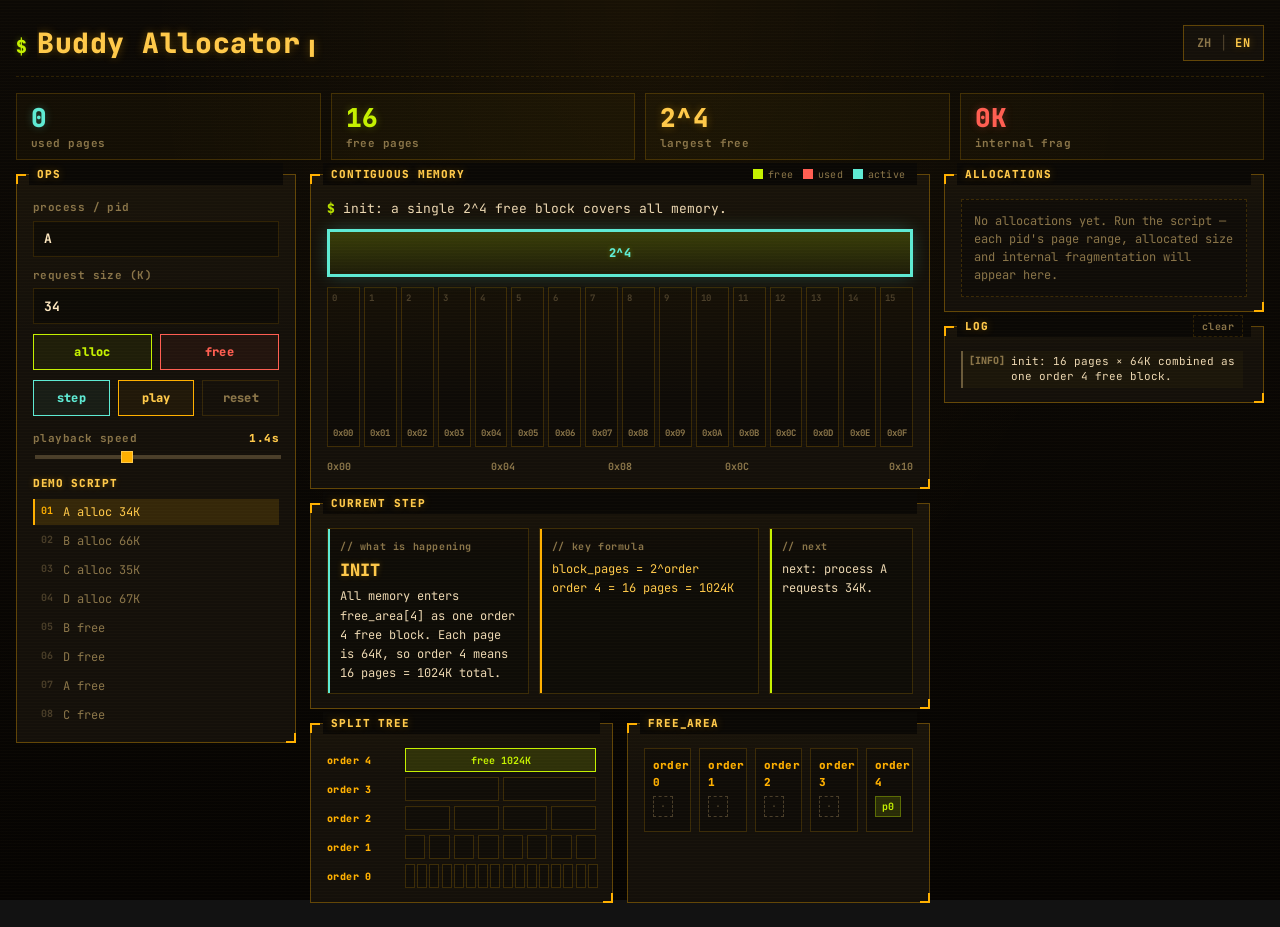
==== commit 12c912e5: "Trim chrome, fix step-after-manual bug, ensure CJK renders - title and panel labels now actually tra" ====
--- a/web/index.html
+++ b/web/index.html
@@ -3,33 +3,21 @@
   <head>
     <meta charset="utf-8">
     <meta name="viewport" content="width=device-width, initial-scale=1">
-    <title data-i18n="title">Simple Buddy Allocator Demo</title>
+    <title data-i18n="title">Buddy Allocator</title>
     <link rel="preconnect" href="https://fonts.googleapis.com">
     <link rel="preconnect" href="https://fonts.gstatic.com" crossorigin>
-    <link href="https://fonts.googleapis.com/css2?family=JetBrains+Mono:wght@400;500;700;800&family=VT323&display=swap" rel="stylesheet">
+    <link href="https://fonts.googleapis.com/css2?family=JetBrains+Mono:wght@400;500;700;800&display=swap" rel="stylesheet">
     <link rel="stylesheet" href="styles.css">
   </head>
   <body>
     <div class="crt-overlay" aria-hidden="true"></div>
-    <div class="crt-vignette" aria-hidden="true"></div>
 
     <main class="shell">
-      <!-- ════════════ BOOT BANNER ════════════ -->
-      <header class="banner" aria-label="boot banner">
-        <pre class="ascii" aria-hidden="true">
- ╔══════════════════════════════════════════════════════════════════╗
- ║   ▄▄▄▄· ▄• ▄▌·▄▄▄▄  ·▄▄▄▄  ▄· ▄▌    ▄▄▌   ▄▄▄· ▄▄▄▄·            ║
- ║   ▐█ ▀█▪█▪██▌██▪ ██ ██▪ ██ ▐█▪██▌    ██•  ▐█ ▀█ ▐█ ▀█▪           ║
- ║   ▐█▀▀█▄█▌▐█▌▐█· ▐█▌▐█· ▐█▌▐█▌▐█▪    ██▪  ▄█▀▀█ ▐█▀▀█▄           ║
- ║   ██▄▪▐█▐█▄█▌██. ██ ██. ██  ▐█▀·.    ▐█▌▐▌▐█ ▪▐▌██▄▪▐█           ║
- ║   ·▀▀▀▀  ▀▀▀ ▀▀▀▀▀• ▀▀▀▀▀•   ▀ •     .▀▀▀  ▀  ▀ ·▀▀▀▀            ║
- ║                                                                  ║
- ║   buddy_alloc(8) · power-of-two physical page allocator          ║
- ╚══════════════════════════════════════════════════════════════════╝</pre>
-        <div class="banner-meta">
-          <span class="prompt">root@kernel-memlab:~#</span>
-          <span class="cmd">./buddy_alloc --demo --order=4 --page-size=64K</span>
-          <span class="cursor" aria-hidden="true">█</span>
+      <header class="topbar">
+        <div class="topbar-title">
+          <span class="topbar-prompt">$</span>
+          <h1 data-i18n="heroTitle">Buddy 内存分配器</h1>
+          <span class="cursor blink" aria-hidden="true">▌</span>
         </div>
         <button class="lang-toggle" id="langToggle" type="button" aria-label="language">
           <span class="lang-opt zh">ZH</span>
@@ -38,60 +26,35 @@
         </button>
       </header>
 
-      <!-- ════════════ HERO + STATS ════════════ -->
-      <section class="hero panel" data-section="00" data-section-name="HEADER">
-        <div class="hero-copy">
-          <p class="eyebrow" data-i18n="eyebrow">kernel.memlab :: buddy_alloc</p>
-          <h1 class="hero-title">
-            <span data-i18n="heroTitle">BUDDY ALLOCATOR DEBUG CONSOLE</span><span class="cursor blink">▌</span>
-          </h1>
-          <p class="lede" data-i18n="heroLede">16 pages · 64K/page · order 0..4 · split / merge / xor buddy tracing</p>
-          <ul class="badges" aria-hidden="true">
-            <li><b>PAGES</b> 16</li>
-            <li><b>PSIZE</b> 64K</li>
-            <li><b>MAX_ORDER</b> 4</li>
-            <li><b>FORMULA</b> buddy = pfn ⊕ 2^order</li>
-          </ul>
+      <section class="stats" aria-label="stats">
+        <div class="stat" data-tone="cyan">
+          <span id="usedPages" class="stat-num">0</span>
+          <small data-i18n="statUsedPages">已分配页</small>
         </div>
-        <div class="stats" aria-label="stats">
-          <div class="stat" data-tone="cyan">
-            <div class="stat-bar"><i></i></div>
-            <span id="usedPages" class="stat-num">0</span>
-            <small data-i18n="statUsedPages">已分配页</small>
-            <em>used_pages</em>
-          </div>
-          <div class="stat" data-tone="lime">
-            <div class="stat-bar"><i></i></div>
-            <span id="freePages" class="stat-num">16</span>
-            <small data-i18n="statFreePages">空闲页</small>
-            <em>free_pages</em>
-          </div>
-          <div class="stat" data-tone="amber">
-            <div class="stat-bar"><i></i></div>
-            <span id="largestBlock" class="stat-num">2^4</span>
-            <small data-i18n="statLargest">最大空闲块</small>
-            <em>max_free_order</em>
-          </div>
-          <div class="stat" data-tone="coral">
-            <div class="stat-bar"><i></i></div>
-            <span id="wasteK" class="stat-num">0K</span>
-            <small data-i18n="statWaste">内部碎片</small>
-            <em>internal_frag</em>
-          </div>
+        <div class="stat" data-tone="lime">
+          <span id="freePages" class="stat-num">16</span>
+          <small data-i18n="statFreePages">空闲页</small>
+        </div>
+        <div class="stat" data-tone="amber">
+          <span id="largestBlock" class="stat-num">2^4</span>
+          <small data-i18n="statLargest">最大空闲块</small>
+        </div>
+        <div class="stat" data-tone="coral">
+          <span id="wasteK" class="stat-num">0K</span>
+          <small data-i18n="statWaste">内部碎片</small>
         </div>
       </section>
 
       <section class="workspace">
-        <!-- ════════════ 01 OPS ════════════ -->
-        <aside class="panel ctrl" data-section="01" data-section-name="OPS" aria-label="ops">
+        <!-- ops -->
+        <aside class="panel ctrl" aria-label="ops">
           <div class="panel-head">
-            <h2><span class="panel-num">01</span> <span data-i18n="panelOps">OPS / 操作</span></h2>
-            <span class="dot" data-tone="amber"></span>
+            <h2 data-i18n="panelOps">操作</h2>
           </div>
 
           <div class="control-grid">
             <label>
-              <span data-i18n="labelPid">进程 / pid</span>
+              <span data-i18n="labelPid">进程</span>
               <input id="processId" maxlength="1" value="A" autocomplete="off">
             </label>
             <label>
@@ -102,52 +65,47 @@
 
           <div class="button-row">
             <button id="allocateBtn" type="button" data-tone="lime">
-              <span class="btn-tag">[ALLOC]</span><span data-i18n="btnAlloc">申请</span>
+              <span data-i18n="btnAlloc">申请</span>
             </button>
             <button id="freeBtn" type="button" data-tone="coral">
-              <span class="btn-tag">[FREE]</span><span data-i18n="btnFree">释放</span>
+              <span data-i18n="btnFree">释放</span>
             </button>
           </div>
           <div class="button-row triple">
             <button id="stepBtn" type="button" data-tone="cyan">
-              <span class="btn-tag">[STEP]</span><span data-i18n="btnStep">下一步</span>
+              <span data-i18n="btnStep">下一步</span>
             </button>
             <button id="playBtn" type="button" data-tone="amber">
-              <span class="btn-tag">[PLAY]</span><span id="playLabel" data-i18n="btnPlay">自动播放</span>
+              <span id="playLabel" data-i18n="btnPlay">自动播放</span>
             </button>
             <button id="resetBtn" type="button" data-tone="ghost">
-              <span class="btn-tag">[RST]</span><span data-i18n="btnReset">重置</span>
+              <span data-i18n="btnReset">重置</span>
             </button>
           </div>
 
           <label class="speed-control">
             <span class="speed-row">
               <span data-i18n="labelSpeed">演示速度</span>
-              <span id="speedLabel">1.4s/step</span>
+              <span id="speedLabel">1.4s</span>
             </span>
             <input id="speedRange" type="range" min="700" max="2600" step="100" value="1400">
           </label>
 
           <div class="script">
-            <h3>
-              <span class="hash">#</span>
-              <span data-i18n="labelScript">示例流程 / script</span>
-            </h3>
+            <h3 data-i18n="labelScript">示例流程</h3>
             <ol id="scriptList"></ol>
           </div>
         </aside>
 
-        <!-- ════════════ MAIN STAGE ════════════ -->
+        <!-- main stage -->
         <section class="main-stage">
-
-          <!-- ━━━ 02 MEM ━━━ -->
-          <section class="panel board" data-section="02" data-section-name="MEM" aria-label="memory">
+          <section class="panel board" aria-label="memory">
             <div class="panel-head">
-              <h2><span class="panel-num">02</span> <span data-i18n="panelMem">MEM / 连续内存</span></h2>
+              <h2 data-i18n="panelMem">连续内存布局</h2>
               <span class="legend">
-                <span class="lg"><i class="lg-free"></i><span data-i18n="legendFree">空闲块</span></span>
+                <span class="lg"><i class="lg-free"></i><span data-i18n="legendFree">空闲</span></span>
                 <span class="lg"><i class="lg-used"></i><span data-i18n="legendUsed">已分配</span></span>
-                <span class="lg"><i class="lg-active"></i><span data-i18n="legendActive">当前变化</span></span>
+                <span class="lg"><i class="lg-active"></i><span data-i18n="legendActive">变化中</span></span>
               </span>
             </div>
             <p id="message" class="board-msg" data-i18n="initMsg">初始状态：一个 2^4 空闲块覆盖全部内存。</p>
@@ -157,11 +115,9 @@
             </div>
           </section>
 
-          <!-- ━━━ 03 TRACE ━━━ -->
-          <section class="panel explainer" data-section="03" data-section-name="TRACE" aria-label="trace">
+          <section class="panel explainer" aria-label="trace">
             <div class="panel-head">
-              <h2><span class="panel-num">03</span> <span data-i18n="panelExplain">TRACE / 当前步骤</span></h2>
-              <span class="dot blink" data-tone="amber"></span>
+              <h2 data-i18n="panelExplain">当前步骤解说</h2>
             </div>
             <div class="explain-grid">
               <article class="trace-cell" data-tone="cyan">
@@ -175,42 +131,40 @@
               </article>
               <article class="trace-cell" data-tone="lime">
                 <small data-i18n="explainNext">// 下一步</small>
-                <p id="nextAction" data-i18n="initNext">点击"下一步"或"自动播放"开始 A 进程申请 34K。</p>
+                <p id="nextAction" data-i18n="initNext">点击"下一步"或"自动播放"开始演示。</p>
               </article>
             </div>
           </section>
 
           <div class="lower-grid">
-            <!-- ━━━ 04 SPLIT TREE ━━━ -->
-            <section class="panel tree-panel" data-section="04" data-section-name="TREE" aria-label="tree">
+            <section class="panel tree-panel" aria-label="tree">
               <div class="panel-head">
-                <h2><span class="panel-num">04</span> <span data-i18n="panelTree">SPLIT TREE / 分裂树</span></h2>
+                <h2 data-i18n="panelTree">分裂树</h2>
               </div>
               <div id="tree" class="tree"></div>
             </section>
 
-            <!-- ━━━ 05 FREE_AREA ━━━ -->
-            <section class="panel areas" data-section="05" data-section-name="FREE_AREA" aria-label="free area">
+            <section class="panel areas" aria-label="free area">
               <div class="panel-head">
-                <h2><span class="panel-num">05</span> <span data-i18n="panelArea">FREE_AREA</span></h2>
+                <h2 data-i18n="panelArea">FREE_AREA</h2>
               </div>
               <div id="freeAreas" class="area-list"></div>
             </section>
           </div>
         </section>
 
-        <!-- ════════════ SIDE COLUMN ════════════ -->
+        <!-- side -->
         <aside class="side-column">
-          <section class="panel allocation-panel" data-section="06" data-section-name="ALLOC" aria-label="allocations">
+          <section class="panel allocation-panel" aria-label="allocations">
             <div class="panel-head">
-              <h2><span class="panel-num">06</span> <span data-i18n="panelAlloc">ALLOC TABLE / 已分配块</span></h2>
+              <h2 data-i18n="panelAlloc">已分配块</h2>
             </div>
             <div id="allocations" class="allocation-list"></div>
           </section>
 
-          <section class="panel log-panel" data-section="07" data-section-name="LOG" aria-label="log">
+          <section class="panel log-panel" aria-label="log">
             <div class="panel-head">
-              <h2><span class="panel-num">07</span> <span data-i18n="panelLog">LOG / 记录</span></h2>
+              <h2 data-i18n="panelLog">操作记录</h2>
               <button id="clearLogBtn" type="button" class="ghost-btn">
                 <span data-i18n="btnClear">清空</span>
               </button>
@@ -219,40 +173,6 @@
           </section>
         </aside>
       </section>
-
-      <!-- ════════════ STATUS BAR ════════════ -->
-      <footer class="statusbar" aria-label="status bar">
-        <span class="sb-cell sb-mode">
-          <i class="sb-led"></i>
-          <span class="sb-key">MODE</span>
-          <span class="sb-val" id="sbMode">IDLE</span>
-        </span>
-        <span class="sb-cell">
-          <span class="sb-key">STEP</span>
-          <span class="sb-val" id="sbStep">0/8</span>
-        </span>
-        <span class="sb-cell">
-          <span class="sb-key">FREE</span>
-          <span class="sb-val" id="sbFree">16</span>
-        </span>
-        <span class="sb-cell">
-          <span class="sb-key">USED</span>
-          <span class="sb-val" id="sbUsed">0</span>
-        </span>
-        <span class="sb-cell">
-          <span class="sb-key">FRAG</span>
-          <span class="sb-val" id="sbFrag">0K</span>
-        </span>
-        <span class="sb-spacer"></span>
-        <span class="sb-cell">
-          <span class="sb-key">LANG</span>
-          <span class="sb-val" id="sbLang">zh_CN.UTF-8</span>
-        </span>
-        <span class="sb-cell">
-          <span class="sb-key">UPTIME</span>
-          <span class="sb-val" id="sbUptime">00:00</span>
-        </span>
-      </footer>
     </main>
 
     <script src="app.js"></script>
--- a/web/styles.css
+++ b/web/styles.css
@@ -1,56 +1,49 @@
 /* ════════════════════════════════════════════════════════════════════
-   BUDDY ALLOCATOR :: kernel.memlab amber CRT theme
-   typography  : VT323 (display) + JetBrains Mono (body/code)
+   BUDDY ALLOCATOR :: amber CRT theme (focused)
+   typography  : JetBrains Mono (only — supports CJK fallback well)
    palette     : warm-dark + phosphor amber + lime/coral/cyan accents
-   chrome      : btop-style cornered panels, scanlines, vignette
 ═══════════════════════════════════════════════════════════════════ */
 
 :root {
   color-scheme: dark;
 
-  /* ─── surface ─── */
   --bg:          #0a0805;
   --bg-warm:     #120c05;
   --panel:       #14100a;
-  --panel-tint:  rgba(255, 176, 0, 0.025);
-  --panel-edge:  rgba(255, 176, 0, 0.34);
-  --panel-edge-soft: rgba(255, 176, 0, 0.16);
-  --rule:        rgba(255, 176, 0, 0.22);
-
-  /* ─── ink ─── */
+  --panel-tint:  rgba(255, 176, 0, 0.020);
+  --panel-edge:  rgba(255, 176, 0, 0.32);
+  --panel-edge-soft: rgba(255, 176, 0, 0.14);
+  --rule:        rgba(255, 176, 0, 0.18);
+
   --ink:         #ffe9c1;
   --paper:       #fff5dc;
   --muted:       #8a7549;
   --muted-2:     #6a5a3a;
   --dim:         #4a3e29;
 
-  /* ─── phosphor primary ─── */
   --amber:       #ffb000;
   --amber-bright:#ffc94a;
-  --amber-soft:  rgba(255, 176, 0, 0.16);
-  --amber-glow:  rgba(255, 176, 0, 0.42);
-
-  /* ─── accents ─── */
+  --amber-soft:  rgba(255, 176, 0, 0.14);
+  --amber-glow:  rgba(255, 176, 0, 0.32);
+
   --lime:        #c5f100;
-  --lime-soft:   rgba(197, 241, 0, 0.16);
-  --lime-glow:   rgba(197, 241, 0, 0.36);
+  --lime-soft:   rgba(197, 241, 0, 0.14);
+  --lime-glow:   rgba(197, 241, 0, 0.28);
 
   --coral:       #ff5e52;
-  --coral-soft:  rgba(255, 94, 82, 0.16);
-  --coral-glow:  rgba(255, 94, 82, 0.36);
+  --coral-soft:  rgba(255, 94, 82, 0.14);
+  --coral-glow:  rgba(255, 94, 82, 0.28);
 
   --cyan:        #5eead4;
-  --cyan-soft:   rgba(94, 234, 212, 0.16);
-  --cyan-glow:   rgba(94, 234, 212, 0.36);
+  --cyan-soft:   rgba(94, 234, 212, 0.14);
+  --cyan-glow:   rgba(94, 234, 212, 0.28);
 
   --crit:        #ff2966;
-  --crit-soft:   rgba(255, 41, 102, 0.16);
-
-  /* ─── type ─── */
-  --display: "VT323", ui-monospace, "Courier New", monospace;
-  --mono:    "JetBrains Mono", ui-monospace, "SFMono-Regular", Menlo, monospace;
-
-  /* ─── motion ─── */
+  --crit-soft:   rgba(255, 41, 102, 0.14);
+
+  --mono: "JetBrains Mono", ui-monospace, "SFMono-Regular", "Cascadia Mono",
+          "PingFang SC", "Microsoft YaHei", "Noto Sans CJK SC", monospace;
+
   --ease-snap: cubic-bezier(0.2, 0.8, 0.2, 1);
 }
 
@@ -64,14 +57,13 @@
   font-size: 13px;
   line-height: 1.5;
   background:
-    radial-gradient(ellipse at 50% 0%, rgba(255, 176, 0, 0.06), transparent 60%),
-    radial-gradient(ellipse at 100% 100%, rgba(94, 234, 212, 0.04), transparent 50%),
+    radial-gradient(ellipse at 50% 0%, rgba(255, 176, 0, 0.05), transparent 55%),
     linear-gradient(180deg, #0c0905 0%, #060402 100%);
   background-attachment: fixed;
   overflow-x: hidden;
 }
 
-/* ─── CRT scanlines + vignette overlays ─── */
+/* very subtle scanlines */
 .crt-overlay {
   position: fixed;
   inset: 0;
@@ -79,92 +71,74 @@
   z-index: 100;
   background: repeating-linear-gradient(
     180deg,
-    rgba(255, 220, 140, 0.025) 0px,
-    rgba(255, 220, 140, 0.025) 1px,
+    rgba(255, 220, 140, 0.018) 0px,
+    rgba(255, 220, 140, 0.018) 1px,
     transparent 1px,
     transparent 3px
   );
-  mix-blend-mode: screen;
-}
-.crt-vignette {
-  position: fixed;
-  inset: 0;
-  pointer-events: none;
-  z-index: 99;
-  background:
-    radial-gradient(ellipse at center, transparent 50%, rgba(0, 0, 0, 0.55) 100%);
-}
-
-/* subtle grain via SVG noise */
-body::before {
-  content: "";
-  position: fixed;
-  inset: 0;
-  pointer-events: none;
-  z-index: 98;
-  opacity: 0.06;
-  background-image: url("data:image/svg+xml;utf8,<svg xmlns='http://www.w3.org/2000/svg' width='200' height='200'><filter id='n'><feTurbulence type='fractalNoise' baseFrequency='0.85' numOctaves='2' stitchTiles='stitch'/></filter><rect width='100%25' height='100%25' filter='url(%23n)'/></svg>");
-}
-
-/* ════════════ shell ════════════ */
+}
+
 .shell {
   width: min(1480px, calc(100vw - 32px));
   margin: 0 auto;
-  padding: 18px 0 60px;
+  padding: 22px 0 24px;
   position: relative;
   z-index: 1;
 }
 
 button, input { font: inherit; color: inherit; }
-h1, h2, h3, h4, p, ol, ul, pre { margin: 0; padding: 0; }
+h1, h2, h3, h4, p, ol, ul { margin: 0; padding: 0; }
 ol, ul { list-style: none; }
 
-/* ════════════ boot banner ════════════ */
-.banner {
-  position: relative;
-  margin-bottom: 14px;
-  padding: 10px 14px 12px;
-  border: 1px dashed var(--panel-edge-soft);
-  background: linear-gradient(180deg, rgba(255, 176, 0, 0.04), transparent);
-  animation: bootIn 0.7s var(--ease-snap);
-}
-.ascii {
-  color: var(--amber);
-  font-family: var(--mono);
-  font-size: 10px;
-  line-height: 1.05;
-  letter-spacing: 0;
-  text-shadow: 0 0 8px var(--amber-glow);
-  white-space: pre;
-  overflow-x: auto;
-  margin: 0;
-}
-.banner-meta {
-  margin-top: 8px;
-  font-family: var(--mono);
-  font-size: 12px;
-  color: var(--muted);
-}
-.banner-meta .prompt { color: var(--lime); font-weight: 700; text-shadow: 0 0 6px var(--lime-glow); }
-.banner-meta .cmd { color: var(--ink); margin-left: 6px; }
-.banner-meta .cursor {
+/* ════════════ topbar ════════════ */
+.topbar {
+  display: flex;
+  align-items: center;
+  justify-content: space-between;
+  gap: 16px;
+  margin-bottom: 16px;
+  padding-bottom: 12px;
+  border-bottom: 1px dashed var(--panel-edge-soft);
+}
+.topbar-title {
+  display: flex;
+  align-items: baseline;
+  gap: 10px;
+  min-width: 0;
+}
+.topbar-prompt {
+  color: var(--lime);
+  font-family: var(--mono);
+  font-size: 18px;
+  font-weight: 800;
+  text-shadow: 0 0 6px var(--lime-glow);
+}
+.topbar h1 {
+  color: var(--amber-bright);
+  font-family: var(--mono);
+  font-size: clamp(20px, 2.6vw, 28px);
+  font-weight: 800;
+  letter-spacing: 0.02em;
+  text-shadow: 0 0 10px var(--amber-glow);
+  white-space: nowrap;
+  overflow: hidden;
+  text-overflow: ellipsis;
+}
+.cursor.blink {
   display: inline-block;
-  margin-left: 4px;
-  color: var(--amber);
-  animation: blink 1.05s steps(2, jump-none) infinite;
-}
-
-/* lang toggle in banner top-right */
+  color: var(--amber-bright);
+  font-weight: 800;
+  animation: blink 1s steps(2, jump-none) infinite;
+  text-shadow: 0 0 10px var(--amber-glow);
+}
+
 .lang-toggle {
-  position: absolute;
-  top: 10px;
-  right: 14px;
   display: inline-flex;
   align-items: center;
   gap: 6px;
   border: 1px solid var(--panel-edge);
   background: var(--panel);
-  padding: 4px 10px;
+  padding: 5px 11px;
   font-family: var(--mono);
   font-size: 12px;
   font-weight: 700;
@@ -182,31 +156,59 @@
   text-shadow: 0 0 8px var(--amber-glow);
 }
 
-/* ════════════ panel chrome (btop-style) ════════════ */
+/* ════════════ stats row ════════════ */
+.stats {
+  display: grid;
+  grid-template-columns: repeat(4, minmax(0, 1fr));
+  gap: 10px;
+  margin-bottom: 14px;
+}
+.stat {
+  position: relative;
+  padding: 10px 14px 8px;
+  background: rgba(255, 176, 0, 0.03);
+  border: 1px solid var(--rule);
+  display: flex;
+  flex-direction: column;
+  gap: 2px;
+}
+.stat-num {
+  display: block;
+  font-family: var(--mono);
+  font-size: 26px;
+  font-weight: 800;
+  line-height: 1.1;
+  letter-spacing: 0.01em;
+  color: var(--amber-bright);
+  text-shadow: 0 0 8px var(--amber-glow);
+}
+.stat[data-tone="lime"] .stat-num { color: var(--lime); text-shadow: 0 0 8px var(--lime-glow); }
+.stat[data-tone="coral"] .stat-num { color: var(--coral); text-shadow: 0 0 8px var(--coral-glow); }
+.stat[data-tone="cyan"] .stat-num { color: var(--cyan); text-shadow: 0 0 8px var(--cyan-glow); }
+.stat small {
+  display: block;
+  color: var(--muted);
+  font-family: var(--mono);
+  font-size: 11px;
+  font-weight: 700;
+  letter-spacing: 0.04em;
+}
+
+/* ════════════ panel ════════════ */
 .panel {
   position: relative;
-  padding: 28px 18px 16px;
+  padding: 24px 16px 14px;
   background: var(--panel);
-  background-image:
-    linear-gradient(180deg, var(--panel-tint), transparent 30%),
-    repeating-linear-gradient(
-      180deg,
-      transparent 0px,
-      transparent 6px,
-      rgba(255, 176, 0, 0.012) 6px,
-      rgba(255, 176, 0, 0.012) 7px
-    );
+  background-image: linear-gradient(180deg, var(--panel-tint), transparent 30%);
   border: 1px solid var(--panel-edge);
-  animation: panelIn 0.5s var(--ease-snap) backwards;
-}
-
-/* corner glyphs */
+  animation: panelIn 0.4s var(--ease-snap) backwards;
+}
 .panel::before,
 .panel::after {
   content: "";
   position: absolute;
-  width: 10px;
-  height: 10px;
+  width: 8px;
+  height: 8px;
   pointer-events: none;
 }
 .panel::before {
@@ -214,23 +216,20 @@
   left: -1px;
   border-top: 2px solid var(--amber);
   border-left: 2px solid var(--amber);
-  box-shadow: -1px -1px 8px rgba(255, 176, 0, 0.45);
 }
 .panel::after {
   bottom: -1px;
   right: -1px;
   border-bottom: 2px solid var(--amber);
   border-right: 2px solid var(--amber);
-  box-shadow: 1px 1px 8px rgba(255, 176, 0, 0.45);
-}
-
-/* opposite corners — drawn via panel-head pseudo */
+}
+
 .panel-head {
   position: absolute;
   top: -1px;
-  left: 14px;
-  right: 14px;
-  height: 26px;
+  left: 12px;
+  right: 12px;
+  height: 22px;
   display: flex;
   align-items: center;
   justify-content: space-between;
@@ -241,208 +240,31 @@
   transform: translateY(-50%);
 }
 .panel-head h2 {
-  display: inline-flex;
-  align-items: baseline;
-  gap: 8px;
-  color: var(--amber-bright);
-  font-family: var(--mono);
-  font-size: 12px;
-  font-weight: 800;
-  letter-spacing: 0.06em;
+  color: var(--amber-bright);
+  font-family: var(--mono);
+  font-size: 11px;
+  font-weight: 800;
+  letter-spacing: 0.08em;
   text-transform: uppercase;
-  text-shadow: 0 0 10px var(--amber-glow);
+  text-shadow: 0 0 8px var(--amber-glow);
   white-space: nowrap;
 }
-.panel-num {
-  display: inline-grid;
-  place-items: center;
-  min-width: 22px;
-  height: 18px;
-  padding: 0 5px;
-  border: 1px solid var(--amber);
-  color: var(--amber);
-  background: rgba(255, 176, 0, 0.08);
-  font-size: 11px;
-  font-weight: 800;
-  letter-spacing: 0;
-}
-
-/* corner glyph for panel-head right side (decorative) */
-.panel[data-section]::before { content: ""; }
-.panel[data-section-name]::before { content: ""; }
-
-/* small status dot */
-.dot {
-  display: inline-block;
-  width: 8px;
-  height: 8px;
-  border-radius: 0;
-  background: var(--amber);
-  box-shadow: 0 0 8px var(--amber-glow);
-}
-.dot[data-tone="amber"] { background: var(--amber); box-shadow: 0 0 8px var(--amber-glow); }
-.dot[data-tone="lime"] { background: var(--lime); box-shadow: 0 0 8px var(--lime-glow); }
-.dot[data-tone="cyan"] { background: var(--cyan); box-shadow: 0 0 8px var(--cyan-glow); }
-.dot[data-tone="coral"] { background: var(--coral); box-shadow: 0 0 8px var(--coral-glow); }
-.dot.blink { animation: dotBlink 1.4s ease-in-out infinite; }
-
-/* ════════════ hero ════════════ */
-.hero {
-  display: grid;
-  grid-template-columns: minmax(0, 1.15fr) minmax(360px, 0.85fr);
-  gap: 18px;
-  margin-bottom: 14px;
-  align-items: stretch;
-}
-.hero-copy {
-  display: flex;
-  flex-direction: column;
-  gap: 10px;
-  padding-top: 8px;
-}
-.eyebrow {
-  color: var(--lime);
-  font-family: var(--mono);
-  font-size: 11px;
-  font-weight: 700;
-  letter-spacing: 0.14em;
-  text-transform: uppercase;
-  text-shadow: 0 0 8px var(--lime-glow);
-}
-.eyebrow::before { content: ">> "; color: var(--amber); }
-.hero-title {
-  font-family: var(--display);
-  font-size: clamp(40px, 6vw, 78px);
-  line-height: 0.92;
-  letter-spacing: 0.005em;
-  color: var(--amber-bright);
-  text-shadow:
-    0 0 12px var(--amber-glow),
-    0 0 28px rgba(255, 176, 0, 0.22);
-  text-transform: uppercase;
-}
-.cursor.blink {
-  display: inline-block;
-  color: var(--amber-bright);
-  animation: blink 0.9s steps(2, jump-none) infinite;
-  margin-left: 4px;
-  text-shadow: 0 0 16px var(--amber-glow);
-}
-.lede {
-  max-width: 720px;
-  color: var(--ink);
-  font-family: var(--mono);
-  font-size: 13px;
-  line-height: 1.65;
-  opacity: 0.86;
-}
-.lede::before { content: "// "; color: var(--muted); }
-.badges {
-  display: flex;
-  flex-wrap: wrap;
-  gap: 10px;
-  margin-top: 6px;
-}
-.badges li {
-  font-family: var(--mono);
-  font-size: 11px;
-  color: var(--muted);
-  border: 1px solid var(--rule);
-  padding: 3px 8px;
-  letter-spacing: 0.04em;
-}
-.badges b {
-  color: var(--amber);
-  font-weight: 800;
-  margin-right: 6px;
-}
-
-/* stats grid */
-.stats {
-  display: grid;
-  grid-template-columns: 1fr 1fr;
-  gap: 10px;
-  padding-top: 8px;
-}
-.stat {
-  position: relative;
-  display: grid;
-  grid-template-columns: 6px minmax(0, 1fr);
-  gap: 12px;
-  padding: 12px 14px;
-  background: rgba(255, 176, 0, 0.025);
-  border: 1px solid var(--rule);
-}
-.stat-bar {
-  background: var(--dim);
-  position: relative;
-  overflow: hidden;
-}
-.stat-bar i {
-  display: block;
-  width: 100%;
-  height: 100%;
-  background: var(--amber);
-  box-shadow: 0 0 10px var(--amber-glow);
-}
-.stat[data-tone="lime"] .stat-bar i { background: var(--lime); box-shadow: 0 0 10px var(--lime-glow); }
-.stat[data-tone="coral"] .stat-bar i { background: var(--coral); box-shadow: 0 0 10px var(--coral-glow); }
-.stat[data-tone="cyan"] .stat-bar i { background: var(--cyan); box-shadow: 0 0 10px var(--cyan-glow); }
-
-.stat-num {
-  display: block;
-  font-family: var(--display);
-  font-size: 38px;
-  line-height: 0.95;
-  color: var(--amber-bright);
-  text-shadow: 0 0 12px var(--amber-glow);
-}
-.stat[data-tone="lime"] .stat-num { color: var(--lime); text-shadow: 0 0 12px var(--lime-glow); }
-.stat[data-tone="coral"] .stat-num { color: var(--coral); text-shadow: 0 0 12px var(--coral-glow); }
-.stat[data-tone="cyan"] .stat-num { color: var(--cyan); text-shadow: 0 0 12px var(--cyan-glow); }
-.stat small {
-  display: block;
-  margin-top: 2px;
-  color: var(--ink);
-  font-family: var(--mono);
-  font-size: 12px;
-  font-weight: 700;
-}
-.stat em {
-  display: block;
-  margin-top: 1px;
-  color: var(--muted);
-  font-family: var(--mono);
-  font-size: 10px;
-  font-style: normal;
-  letter-spacing: 0.06em;
-  text-transform: lowercase;
-}
-.stat::after {
-  content: "";
-  position: absolute;
-  top: 6px;
-  right: 8px;
-  width: 4px;
-  height: 4px;
-  background: var(--muted-2);
-}
-
-/* ════════════ workspace grid ════════════ */
+
+/* ════════════ workspace ════════════ */
 .workspace {
   display: grid;
-  grid-template-columns: 300px minmax(0, 1fr) 340px;
-  gap: 16px;
+  grid-template-columns: 280px minmax(0, 1fr) 320px;
+  gap: 14px;
   align-items: start;
 }
 .main-stage,
 .side-column {
   display: grid;
-  gap: 16px;
+  gap: 14px;
   min-width: 0;
 }
 
-/* ════════════ controls (01) ════════════ */
+/* ════════════ controls ════════════ */
 .control-grid {
   display: grid;
   gap: 10px;
@@ -454,11 +276,10 @@
   font-family: var(--mono);
   font-size: 11px;
   font-weight: 700;
-  letter-spacing: 0.06em;
-  text-transform: uppercase;
+  letter-spacing: 0.04em;
 }
 input {
-  height: 38px;
+  height: 36px;
   padding: 0 10px;
   border: 1px solid var(--panel-edge-soft);
   background: rgba(0, 0, 0, 0.36);
@@ -467,12 +288,10 @@
   font-family: var(--mono);
   font-size: 13px;
   font-weight: 700;
-  letter-spacing: 0.04em;
-}
-input::placeholder { color: var(--muted-2); }
+}
 input:focus {
   border-color: var(--amber);
-  box-shadow: inset 0 0 0 1px var(--amber-soft), 0 0 12px rgba(255, 176, 0, 0.2);
+  box-shadow: inset 0 0 0 1px var(--amber-soft);
 }
 
 .button-row {
@@ -484,35 +303,21 @@
 .button-row.triple { grid-template-columns: 1fr 1fr 1fr; }
 
 button {
-  display: inline-flex;
-  flex-direction: column;
-  align-items: stretch;
-  justify-content: center;
-  gap: 1px;
-  min-height: 44px;
-  padding: 6px 8px;
+  min-height: 36px;
+  padding: 0 8px;
   border: 1px solid var(--amber);
   background: rgba(255, 176, 0, 0.05);
   color: var(--amber-bright);
   font-family: var(--mono);
   font-size: 12px;
   font-weight: 800;
-  letter-spacing: 0.04em;
-  text-transform: uppercase;
+  letter-spacing: 0.02em;
   cursor: pointer;
   transition: background 140ms, transform 80ms, box-shadow 140ms;
-  text-align: center;
-}
-button .btn-tag {
-  display: block;
-  font-size: 9px;
-  font-weight: 800;
-  letter-spacing: 0.08em;
-  color: var(--muted);
 }
 button:hover {
   background: rgba(255, 176, 0, 0.13);
-  box-shadow: 0 0 14px rgba(255, 176, 0, 0.22), inset 0 0 0 1px var(--amber);
+  box-shadow: inset 0 0 0 1px var(--amber);
 }
 button:active { transform: translateY(1px); }
 button:disabled {
@@ -522,32 +327,25 @@
   cursor: not-allowed;
   box-shadow: none;
 }
-button:disabled .btn-tag { color: var(--dim); }
 
 button[data-tone="lime"] {
   border-color: var(--lime);
   color: var(--lime);
   background: rgba(197, 241, 0, 0.06);
 }
-button[data-tone="lime"] .btn-tag { color: rgba(197, 241, 0, 0.55); }
-button[data-tone="lime"]:hover { background: rgba(197, 241, 0, 0.13); box-shadow: 0 0 14px var(--lime-glow); }
-
+button[data-tone="lime"]:hover { background: rgba(197, 241, 0, 0.13); box-shadow: inset 0 0 0 1px var(--lime); }
 button[data-tone="coral"] {
   border-color: var(--coral);
   color: var(--coral);
   background: rgba(255, 94, 82, 0.06);
 }
-button[data-tone="coral"] .btn-tag { color: rgba(255, 94, 82, 0.6); }
-button[data-tone="coral"]:hover { background: rgba(255, 94, 82, 0.13); box-shadow: 0 0 14px var(--coral-glow); }
-
+button[data-tone="coral"]:hover { background: rgba(255, 94, 82, 0.13); box-shadow: inset 0 0 0 1px var(--coral); }
 button[data-tone="cyan"] {
   border-color: var(--cyan);
   color: var(--cyan);
   background: rgba(94, 234, 212, 0.06);
 }
-button[data-tone="cyan"] .btn-tag { color: rgba(94, 234, 212, 0.6); }
-button[data-tone="cyan"]:hover { background: rgba(94, 234, 212, 0.13); box-shadow: 0 0 14px var(--cyan-glow); }
-
+button[data-tone="cyan"]:hover { background: rgba(94, 234, 212, 0.13); box-shadow: inset 0 0 0 1px var(--cyan); }
 button[data-tone="ghost"] {
   border-color: var(--panel-edge-soft);
   color: var(--muted);
@@ -556,14 +354,14 @@
 button[data-tone="ghost"]:hover { color: var(--ink); border-color: var(--ink); background: rgba(255, 255, 255, 0.03); box-shadow: none; }
 
 .ghost-btn {
-  min-height: 26px;
-  padding: 0 10px;
+  min-height: 22px;
+  padding: 0 8px;
   border: 1px dashed var(--panel-edge-soft);
   background: transparent;
   color: var(--muted);
-  font-size: 11px;
-  font-weight: 700;
-  letter-spacing: 0.06em;
+  font-size: 10px;
+  font-weight: 700;
+  letter-spacing: 0.04em;
 }
 .ghost-btn:hover {
   background: rgba(255, 176, 0, 0.06);
@@ -577,21 +375,18 @@
   display: grid;
   gap: 6px;
   margin-top: 14px;
-  text-transform: none;
 }
 .speed-row {
   display: flex;
   justify-content: space-between;
   align-items: baseline;
   font-size: 11px;
-  letter-spacing: 0.06em;
-  text-transform: uppercase;
+  letter-spacing: 0.04em;
 }
 .speed-row span:last-child {
   color: var(--amber-bright);
   font-family: var(--mono);
   font-weight: 800;
-  text-shadow: 0 0 8px var(--amber-glow);
 }
 .speed-control input[type="range"] {
   -webkit-appearance: none;
@@ -606,42 +401,37 @@
 .speed-control input[type="range"]::-webkit-slider-thumb {
   -webkit-appearance: none;
   appearance: none;
-  width: 14px;
-  height: 14px;
-  background: var(--amber);
-  border: 1px solid var(--amber-bright);
-  cursor: pointer;
-  box-shadow: 0 0 10px var(--amber-glow);
-  border-radius: 0;
-}
-.speed-control input[type="range"]::-moz-range-thumb {
-  width: 14px;
-  height: 14px;
+  width: 12px;
+  height: 12px;
   background: var(--amber);
   border: 1px solid var(--amber-bright);
   cursor: pointer;
   border-radius: 0;
 }
-
-/* script list */
-.script { margin-top: 16px; }
+.speed-control input[type="range"]::-moz-range-thumb {
+  width: 12px;
+  height: 12px;
+  background: var(--amber);
+  border: 1px solid var(--amber-bright);
+  cursor: pointer;
+  border-radius: 0;
+}
+
+/* script */
+.script { margin-top: 14px; }
 .script h3 {
-  display: flex;
-  align-items: center;
-  gap: 6px;
   color: var(--amber-bright);
   font-family: var(--mono);
   font-size: 11px;
   font-weight: 800;
-  letter-spacing: 0.08em;
+  letter-spacing: 0.06em;
   text-transform: uppercase;
   margin-bottom: 8px;
   text-shadow: 0 0 6px var(--amber-glow);
 }
-.script .hash { color: var(--lime); }
 .script ol {
   display: grid;
-  gap: 4px;
+  gap: 3px;
   font-family: var(--mono);
   font-size: 12px;
   color: var(--muted);
@@ -649,16 +439,15 @@
 }
 .script li {
   counter-increment: script;
-  padding: 5px 8px 5px 30px;
+  padding: 4px 8px 4px 28px;
   position: relative;
   border-left: 2px solid transparent;
-  transition: all 160ms;
 }
 .script li::before {
   content: counter(script, decimal-leading-zero);
   position: absolute;
   left: 6px;
-  top: 5px;
+  top: 4px;
   color: var(--dim);
   font-size: 10px;
   font-weight: 700;
@@ -667,7 +456,6 @@
   color: var(--amber-bright);
   background: var(--amber-soft);
   border-left-color: var(--amber);
-  text-shadow: 0 0 6px var(--amber-glow);
 }
 .script li.active::before { color: var(--amber); }
 .script li.done {
@@ -675,13 +463,9 @@
   opacity: 0.85;
 }
 .script li.done::before { color: var(--lime); }
-.script li.done::after {
-  content: " [OK]";
-  font-size: 10px;
-  color: var(--lime);
-}
-
-/* ════════════ board (02 MEM) ════════════ */
+.script li.done::after { content: " ✓"; color: var(--lime); }
+
+/* ════════════ board ════════════ */
 .board { padding-bottom: 14px; }
 .board-msg {
   margin: 0 0 12px;
@@ -696,6 +480,12 @@
   color: var(--lime);
   font-weight: 800;
 }
+.board-msg.notice {
+  color: var(--amber-bright);
+  text-shadow: 0 0 6px var(--amber-glow);
+  animation: noticeFlash 1.4s ease-out;
+}
+.board-msg.notice::before { content: "! "; color: var(--amber); }
 
 .legend {
   display: inline-flex;
@@ -710,16 +500,16 @@
   font-size: 10px;
   color: var(--muted);
   font-family: var(--mono);
-  letter-spacing: 0.04em;
+  letter-spacing: 0.02em;
 }
 .lg i {
   width: 10px;
   height: 10px;
   display: inline-block;
 }
-.lg-free { background: var(--lime); box-shadow: 0 0 6px var(--lime-glow); }
-.lg-used { background: var(--coral); box-shadow: 0 0 6px var(--coral-glow); }
-.lg-active { background: var(--cyan); box-shadow: 0 0 6px var(--cyan-glow); }
+.lg-free { background: var(--lime); }
+.lg-used { background: var(--coral); }
+.lg-active { background: var(--cyan); }
 
 .memory {
   position: relative;
@@ -735,11 +525,6 @@
   border: 1px solid var(--rule);
   background:
     linear-gradient(180deg, rgba(255, 176, 0, 0.03), transparent 70%),
-    repeating-linear-gradient(180deg,
-      rgba(255, 176, 0, 0.04) 0px,
-      rgba(255, 176, 0, 0.04) 1px,
-      transparent 1px,
-      transparent 6px),
     rgba(0, 0, 0, 0.32);
 }
 .page::after {
@@ -752,7 +537,6 @@
   font-family: var(--mono);
   font-size: 9px;
   font-weight: 700;
-  letter-spacing: 0;
 }
 .page::before {
   content: attr(data-index);
@@ -776,7 +560,7 @@
   font-family: var(--mono);
   font-size: 12px;
   font-weight: 800;
-  letter-spacing: 0.05em;
+  letter-spacing: 0.04em;
   white-space: nowrap;
   transition: left 320ms var(--ease-snap),
               width 320ms var(--ease-snap),
@@ -785,20 +569,18 @@
 .block.free {
   border-color: var(--lime);
   color: var(--lime);
-  background: linear-gradient(180deg, rgba(197, 241, 0, 0.22), rgba(197, 241, 0, 0.06));
-  text-shadow: 0 0 6px var(--lime-glow);
-  box-shadow: inset 0 0 0 1px rgba(197, 241, 0, 0.18), 0 0 10px rgba(197, 241, 0, 0.08);
+  background: linear-gradient(180deg, rgba(197, 241, 0, 0.20), rgba(197, 241, 0, 0.06));
+  text-shadow: 0 0 5px var(--lime-glow);
 }
 .block.used {
   border-color: var(--coral);
   color: var(--coral);
-  background: linear-gradient(180deg, rgba(255, 94, 82, 0.24), rgba(255, 94, 82, 0.08));
-  text-shadow: 0 0 6px var(--coral-glow);
-  box-shadow: inset 0 0 0 1px rgba(255, 94, 82, 0.2), 0 0 10px rgba(255, 94, 82, 0.08);
+  background: linear-gradient(180deg, rgba(255, 94, 82, 0.22), rgba(255, 94, 82, 0.07));
+  text-shadow: 0 0 5px var(--coral-glow);
 }
 .block.active {
   animation: pulse 900ms ease-in-out 2;
-  box-shadow: 0 0 0 2px var(--cyan), 0 0 22px var(--cyan-glow);
+  box-shadow: 0 0 0 2px var(--cyan), 0 0 18px var(--cyan-glow);
   border-color: var(--cyan);
   color: var(--cyan);
 }
@@ -813,12 +595,11 @@
   font-family: var(--mono);
   font-size: 10px;
   font-weight: 700;
-  letter-spacing: 0.05em;
 }
 .addr-scale span:not(:first-child):not(:last-child) { text-align: center; }
 .addr-scale span:last-child { text-align: right; }
 
-/* ════════════ explainer (03 TRACE) ════════════ */
+/* ════════════ explainer ════════════ */
 .explain-grid {
   display: grid;
   grid-template-columns: minmax(0, 1.4fr) minmax(220px, 0.85fr) minmax(0, 1fr);
@@ -826,7 +607,7 @@
 }
 .trace-cell {
   position: relative;
-  padding: 12px 14px;
+  padding: 10px 12px;
   border: 1px solid var(--rule);
   background: rgba(0, 0, 0, 0.28);
 }
@@ -839,26 +620,26 @@
   width: 2px;
   background: var(--amber);
 }
-.trace-cell[data-tone="cyan"]::before { background: var(--cyan); box-shadow: 0 0 6px var(--cyan-glow); }
-.trace-cell[data-tone="amber"]::before { background: var(--amber); box-shadow: 0 0 6px var(--amber-glow); }
-.trace-cell[data-tone="lime"]::before { background: var(--lime); box-shadow: 0 0 6px var(--lime-glow); }
+.trace-cell[data-tone="cyan"]::before { background: var(--cyan); }
+.trace-cell[data-tone="amber"]::before { background: var(--amber); }
+.trace-cell[data-tone="lime"]::before { background: var(--lime); }
 .trace-cell small {
   display: block;
-  margin-bottom: 8px;
+  margin-bottom: 6px;
   color: var(--muted);
   font-family: var(--mono);
   font-size: 10px;
   font-weight: 700;
-  letter-spacing: 0.08em;
-  text-transform: uppercase;
+  letter-spacing: 0.06em;
 }
 .trace-cell h3 {
   color: var(--amber-bright);
-  font-family: var(--display);
-  font-size: 28px;
-  line-height: 1.05;
-  letter-spacing: 0.02em;
-  text-shadow: 0 0 10px var(--amber-glow);
+  font-family: var(--mono);
+  font-size: 17px;
+  font-weight: 800;
+  line-height: 1.25;
+  letter-spacing: 0;
+  text-shadow: 0 0 6px var(--amber-glow);
   margin-bottom: 6px;
 }
 .trace-cell p {
@@ -872,23 +653,21 @@
   display: block;
   color: var(--amber-bright);
   font-family: var(--mono);
-  font-size: 12.5px;
+  font-size: 12px;
   line-height: 1.6;
-  letter-spacing: 0.02em;
   white-space: pre-wrap;
-  text-shadow: 0 0 6px var(--amber-glow);
-}
-
-/* ════════════ tree (04) + areas (05) ════════════ */
+}
+
+/* ════════════ tree + areas ════════════ */
 .lower-grid {
   display: grid;
   grid-template-columns: minmax(0, 1fr) minmax(0, 1fr);
-  gap: 16px;
-}
-.tree { display: grid; gap: 6px; }
+  gap: 14px;
+}
+.tree { display: grid; gap: 5px; }
 .tree-row {
   display: grid;
-  grid-template-columns: 80px minmax(0, 1fr);
+  grid-template-columns: 70px minmax(0, 1fr);
   gap: 8px;
   align-items: center;
 }
@@ -897,17 +676,14 @@
   font-family: var(--mono);
   font-size: 10px;
   font-weight: 800;
-  letter-spacing: 0.08em;
-  text-shadow: 0 0 6px var(--amber-glow);
-}
-.tree-label::before { content: "├ "; color: var(--muted); }
-.tree-row:last-child .tree-label::before { content: "└ "; color: var(--muted); }
+  letter-spacing: 0.04em;
+}
 .tree-track {
   display: grid;
   gap: 4px;
 }
 .tree-node {
-  min-height: 26px;
+  min-height: 24px;
   display: flex;
   align-items: center;
   justify-content: center;
@@ -918,20 +694,17 @@
   font-family: var(--mono);
   font-size: 10px;
   font-weight: 700;
-  letter-spacing: 0.02em;
   overflow: hidden;
 }
 .tree-node.free {
   border-color: var(--lime);
   color: var(--lime);
   background: var(--lime-soft);
-  text-shadow: 0 0 4px var(--lime-glow);
 }
 .tree-node.used {
   border-color: var(--coral);
   color: var(--coral);
   background: var(--coral-soft);
-  text-shadow: 0 0 4px var(--coral-glow);
 }
 .tree-node.split {
   color: var(--amber);
@@ -946,11 +719,10 @@
   gap: 8px;
 }
 .area {
-  min-height: 92px;
+  min-height: 84px;
   border: 1px solid var(--rule);
   padding: 8px 8px 6px;
   background: rgba(0, 0, 0, 0.24);
-  position: relative;
 }
 .area strong {
   display: block;
@@ -959,8 +731,7 @@
   font-family: var(--mono);
   font-size: 11px;
   font-weight: 800;
-  letter-spacing: 0.04em;
-  text-shadow: 0 0 6px var(--amber-glow);
+  letter-spacing: 0.02em;
 }
 .area > span {
   display: inline-block;
@@ -968,28 +739,26 @@
   padding: 2px 6px;
   background: var(--lime-soft);
   color: var(--lime);
-  border: 1px solid rgba(197, 241, 0, 0.36);
+  border: 1px solid rgba(197, 241, 0, 0.32);
   font-family: var(--mono);
   font-size: 10px;
   font-weight: 700;
-  letter-spacing: 0.02em;
 }
 .area > span.empty {
   background: transparent;
   color: var(--dim);
   border-style: dashed;
   border-color: var(--dim);
-  letter-spacing: 0.06em;
-}
-
-/* ════════════ allocations (06) ════════════ */
+}
+
+/* ════════════ allocations ════════════ */
 .allocation-list {
   display: grid;
   gap: 6px;
 }
 .allocation {
   display: grid;
-  grid-template-columns: 38px minmax(0, 1fr);
+  grid-template-columns: 32px minmax(0, 1fr);
   gap: 10px;
   align-items: center;
   padding: 8px 10px;
@@ -1005,26 +774,25 @@
   bottom: 0;
   width: 2px;
   background: var(--coral);
-  box-shadow: 0 0 6px var(--coral-glow);
 }
 .allocation b {
   display: grid;
   place-items: center;
-  width: 36px;
-  height: 36px;
+  width: 30px;
+  height: 30px;
   border: 1px solid var(--coral);
   background: var(--coral-soft);
   color: var(--coral);
-  font-family: var(--display);
-  font-size: 26px;
-  text-shadow: 0 0 8px var(--coral-glow);
+  font-family: var(--mono);
+  font-size: 16px;
+  font-weight: 800;
+  text-shadow: 0 0 6px var(--coral-glow);
 }
 .allocation p {
   color: var(--ink);
   font-family: var(--mono);
   font-size: 12px;
   font-weight: 700;
-  letter-spacing: 0.02em;
 }
 .allocation small {
   display: block;
@@ -1032,7 +800,6 @@
   color: var(--muted);
   font-family: var(--mono);
   font-size: 11px;
-  letter-spacing: 0.02em;
 }
 .allocation.empty {
   display: block;
@@ -1040,121 +807,62 @@
   color: var(--muted);
   font-family: var(--mono);
   font-size: 12px;
-  font-style: italic;
   line-height: 1.5;
   border-style: dashed;
 }
 .allocation.empty::before { display: none; }
-.allocation.empty::after {
-  content: "// awaiting allocations...";
-  display: block;
-  margin-top: 6px;
-  color: var(--dim);
-  font-size: 11px;
-}
-
-/* ════════════ log (07) ════════════ */
+
+/* ════════════ log ════════════ */
 .log {
   display: grid;
-  gap: 4px;
-  max-height: 460px;
+  gap: 3px;
+  max-height: 380px;
   overflow-y: auto;
   padding-right: 4px;
   font-family: var(--mono);
   scrollbar-width: thin;
   scrollbar-color: var(--amber) transparent;
 }
-.log::-webkit-scrollbar { width: 6px; }
-.log::-webkit-scrollbar-thumb { background: var(--amber); border-radius: 0; }
+.log::-webkit-scrollbar { width: 5px; }
+.log::-webkit-scrollbar-thumb { background: var(--amber); }
 .log::-webkit-scrollbar-track { background: rgba(255, 176, 0, 0.06); }
 
 .entry {
   display: grid;
-  grid-template-columns: 38px minmax(0, 1fr);
-  gap: 8px;
-  padding: 4px 6px;
+  grid-template-columns: 36px minmax(0, 1fr);
+  gap: 6px;
+  padding: 3px 6px;
   font-size: 11px;
-  line-height: 1.45;
+  line-height: 1.4;
   color: var(--ink);
   border-left: 2px solid var(--amber);
-  background: rgba(255, 176, 0, 0.04);
+  background: rgba(255, 176, 0, 0.03);
 }
 .entry .tag {
   color: var(--amber);
   font-weight: 800;
   font-size: 10px;
-  letter-spacing: 0.02em;
-  text-shadow: 0 0 4px var(--amber-glow);
-  text-align: left;
+  letter-spacing: 0;
 }
 .entry .text { color: var(--ink); opacity: 0.92; }
 .entry[data-kind="alloc"] { border-color: var(--lime); background: rgba(197, 241, 0, 0.04); }
-.entry[data-kind="alloc"] .tag { color: var(--lime); text-shadow: 0 0 4px var(--lime-glow); }
+.entry[data-kind="alloc"] .tag { color: var(--lime); }
 .entry[data-kind="free"] { border-color: var(--coral); background: rgba(255, 94, 82, 0.04); }
-.entry[data-kind="free"] .tag { color: var(--coral); text-shadow: 0 0 4px var(--coral-glow); }
+.entry[data-kind="free"] .tag { color: var(--coral); }
 .entry[data-kind="split"] { border-color: var(--amber); }
 .entry[data-kind="split"] .tag { color: var(--amber); }
 .entry[data-kind="merge"] { border-color: var(--cyan); background: rgba(94, 234, 212, 0.04); }
-.entry[data-kind="merge"] .tag { color: var(--cyan); text-shadow: 0 0 4px var(--cyan-glow); }
+.entry[data-kind="merge"] .tag { color: var(--cyan); }
 .entry[data-kind="info"] { border-color: var(--muted-2); }
 .entry[data-kind="info"] .tag { color: var(--muted); }
 .entry[data-kind="error"] { border-color: var(--crit); background: var(--crit-soft); }
-.entry[data-kind="error"] .tag { color: var(--crit); text-shadow: 0 0 6px rgba(255, 41, 102, 0.4); }
-
-/* ════════════ status bar ════════════ */
-.statusbar {
-  position: fixed;
-  bottom: 0;
-  left: 0;
-  right: 0;
-  display: flex;
-  align-items: center;
-  gap: 12px;
-  padding: 5px 14px;
-  background: var(--bg-warm);
-  border-top: 1px solid var(--amber);
-  box-shadow: 0 -8px 30px rgba(0, 0, 0, 0.6);
-  font-family: var(--mono);
-  font-size: 11px;
-  font-weight: 700;
-  letter-spacing: 0.04em;
-  z-index: 50;
-  color: var(--muted);
-}
-.sb-cell {
-  display: inline-flex;
-  align-items: center;
-  gap: 5px;
-}
-.sb-spacer { flex: 1; }
-.sb-key { color: var(--muted); font-size: 10px; letter-spacing: 0.08em; }
-.sb-key::after { content: ":"; opacity: 0.5; margin-left: 1px; }
-.sb-val {
-  color: var(--amber-bright);
-  text-shadow: 0 0 6px var(--amber-glow);
-  font-weight: 800;
-}
-.sb-mode .sb-led {
-  display: inline-block;
-  width: 7px;
-  height: 7px;
-  background: var(--lime);
-  box-shadow: 0 0 6px var(--lime-glow);
-  margin-right: 3px;
-  animation: dotBlink 1.4s ease-in-out infinite;
-}
-.sb-mode[data-mode="play"] .sb-led { background: var(--amber); box-shadow: 0 0 6px var(--amber-glow); }
-.sb-mode[data-mode="error"] .sb-led { background: var(--crit); box-shadow: 0 0 6px rgba(255, 41, 102, 0.5); }
+.entry[data-kind="error"] .tag { color: var(--crit); text-shadow: 0 0 4px rgba(255, 41, 102, 0.3); }
 
 /* ════════════ animations ════════════ */
 @keyframes blink {
   0%, 50% { opacity: 1; }
   50.01%, 100% { opacity: 0; }
 }
-@keyframes dotBlink {
-  0%, 100% { opacity: 1; }
-  50% { opacity: 0.35; }
-}
 @keyframes pulse {
   0%, 100% { transform: translateY(0); }
   50% { transform: translateY(-3px); }
@@ -1168,55 +876,39 @@
   100% { transform: scaleY(1); opacity: 1; }
 }
 @keyframes panelIn {
-  from { opacity: 0; transform: translateY(8px); }
+  from { opacity: 0; transform: translateY(6px); }
   to { opacity: 1; transform: translateY(0); }
 }
-@keyframes bootIn {
-  from { opacity: 0; }
-  to { opacity: 1; }
-}
-
-/* staggered panel entrance */
-.panel { animation-delay: 0.05s; }
-.workspace .ctrl { animation-delay: 0.10s; }
-.workspace .board { animation-delay: 0.15s; }
-.workspace .explainer { animation-delay: 0.20s; }
-.workspace .tree-panel { animation-delay: 0.25s; }
-.workspace .areas { animation-delay: 0.30s; }
-.workspace .allocation-panel { animation-delay: 0.20s; }
-.workspace .log-panel { animation-delay: 0.30s; }
+@keyframes noticeFlash {
+  0% { background: var(--amber-soft); }
+  100% { background: transparent; }
+}
 
 /* ════════════ responsive ════════════ */
 @media (max-width: 1180px) {
-  .hero { grid-template-columns: 1fr; }
   .workspace { grid-template-columns: 1fr; }
   .lower-grid { grid-template-columns: 1fr; }
   .side-column { grid-template-columns: 1fr 1fr; }
   .area-list { grid-template-columns: repeat(5, 1fr); }
+  .stats { grid-template-columns: repeat(4, 1fr); }
 }
 
 @media (max-width: 760px) {
-  .shell { padding: 12px 0 60px; width: min(100vw - 16px, 1480px); }
-  .ascii { font-size: 7px; }
-  .hero { gap: 12px; }
+  .shell { padding: 12px 0; width: min(100vw - 16px, 1480px); }
+  .topbar h1 { font-size: 18px; }
   .stats, .side-column { grid-template-columns: 1fr 1fr; }
   .explain-grid { grid-template-columns: 1fr; }
-  .area-list { grid-template-columns: repeat(5, minmax(60px, 1fr)); overflow-x: auto; }
+  .area-list { grid-template-columns: repeat(5, minmax(56px, 1fr)); overflow-x: auto; }
   .lower-grid { grid-template-columns: 1fr; }
   .button-row.triple { grid-template-columns: 1fr 1fr; }
-  .memory { overflow-x: auto; grid-template-columns: repeat(16, 38px); padding-bottom: 12px; }
+  .memory { overflow-x: auto; grid-template-columns: repeat(16, 36px); padding-bottom: 12px; }
   .page { min-height: 130px; }
-  .hero-title { font-size: 44px; }
-  .stat-num { font-size: 30px; }
-  .trace-cell h3 { font-size: 22px; }
-  .statusbar { font-size: 10px; gap: 8px; padding: 4px 10px; flex-wrap: wrap; position: relative; }
-  .sb-spacer { display: none; }
-  .lang-toggle { top: 8px; right: 8px; padding: 3px 8px; font-size: 11px; }
+  .stat-num { font-size: 22px; }
+  .trace-cell h3 { font-size: 16px; }
+  .lang-toggle { padding: 4px 8px; font-size: 11px; }
 }
 
 @media (max-width: 480px) {
-  .badges { gap: 5px; }
-  .badges li { font-size: 10px; padding: 2px 5px; }
-  .panel-head h2 { font-size: 11px; }
-  .tree-row { grid-template-columns: 60px minmax(0, 1fr); }
-}
+  .panel-head h2 { font-size: 10px; }
+  .tree-row { grid-template-columns: 56px minmax(0, 1fr); }
+}
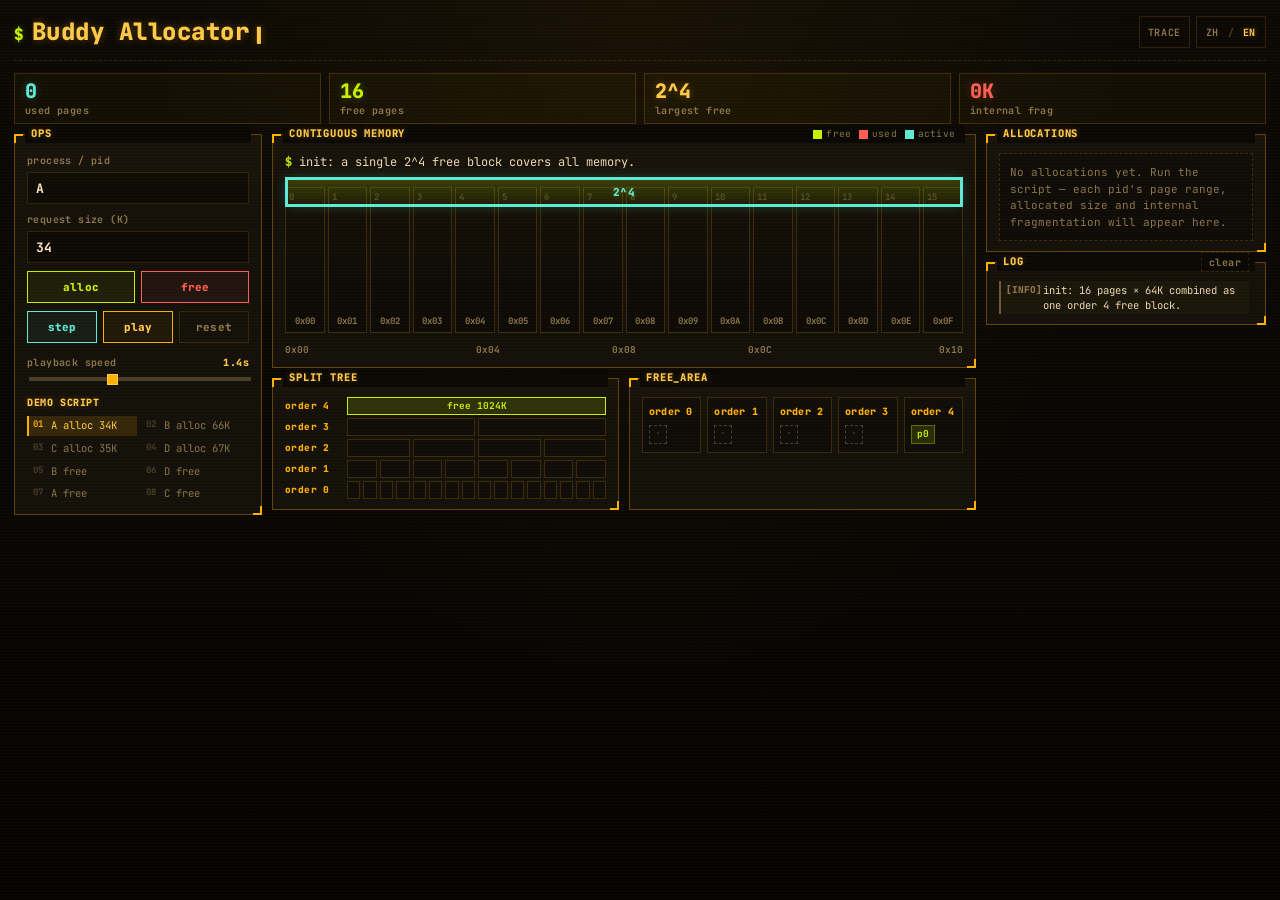
==== commit 90546c06: "Compact layout, collapsible trace, visible auto-reset on step conflict - shrink heights so memory + " ====
--- a/web/index.html
+++ b/web/index.html
@@ -19,11 +19,16 @@
           <h1 data-i18n="heroTitle">Buddy 内存分配器</h1>
           <span class="cursor blink" aria-hidden="true">▌</span>
         </div>
-        <button class="lang-toggle" id="langToggle" type="button" aria-label="language">
-          <span class="lang-opt zh">ZH</span>
-          <span class="lang-sep">│</span>
-          <span class="lang-opt en">EN</span>
-        </button>
+        <div class="topbar-tools">
+          <button class="explainer-toggle" id="explainToggle" type="button">
+            <span data-i18n="btnExplain">解说</span>
+          </button>
+          <button class="lang-toggle" id="langToggle" type="button" aria-label="language">
+            <span class="lang-opt zh">ZH</span>
+            <span class="lang-sep">/</span>
+            <span class="lang-opt en">EN</span>
+          </button>
+        </div>
       </header>
 
       <section class="stats" aria-label="stats">
@@ -44,6 +49,8 @@
           <small data-i18n="statWaste">内部碎片</small>
         </div>
       </section>
+
+      <div id="notice" class="notice" role="status" aria-live="polite" hidden></div>
 
       <section class="workspace">
         <!-- ops -->
@@ -97,7 +104,7 @@
           </div>
         </aside>
 
-        <!-- main stage -->
+        <!-- main: memory + (tree|free_area) -->
         <section class="main-stage">
           <section class="panel board" aria-label="memory">
             <div class="panel-head">
@@ -112,27 +119,6 @@
             <div id="memory" class="memory" aria-label="memory pages"></div>
             <div class="addr-scale" aria-hidden="true">
               <span>0x00</span><span>0x04</span><span>0x08</span><span>0x0C</span><span>0x10</span>
-            </div>
-          </section>
-
-          <section class="panel explainer" aria-label="trace">
-            <div class="panel-head">
-              <h2 data-i18n="panelExplain">当前步骤解说</h2>
-            </div>
-            <div class="explain-grid">
-              <article class="trace-cell" data-tone="cyan">
-                <small data-i18n="explainNow">// 正在发生</small>
-                <h3 id="explainTitle" data-i18n="initExplainTitle">初始化</h3>
-                <p id="explainBody" data-i18n="initExplainBody">全部内存先作为一个 order 4 空闲块进入 free_area[4]。</p>
-              </article>
-              <article class="trace-cell" data-tone="amber">
-                <small data-i18n="explainFormula">// 关键公式</small>
-                <code id="formula">block_pages = 2^order</code>
-              </article>
-              <article class="trace-cell" data-tone="lime">
-                <small data-i18n="explainNext">// 下一步</small>
-                <p id="nextAction" data-i18n="initNext">点击"下一步"或"自动播放"开始演示。</p>
-              </article>
             </div>
           </section>
 
@@ -153,7 +139,7 @@
           </div>
         </section>
 
-        <!-- side -->
+        <!-- side: allocations + log -->
         <aside class="side-column">
           <section class="panel allocation-panel" aria-label="allocations">
             <div class="panel-head">
@@ -173,6 +159,28 @@
           </section>
         </aside>
       </section>
+
+      <!-- trace explainer (collapsible, hidden by default) -->
+      <section class="panel explainer" id="explainerPanel" aria-label="trace" hidden>
+        <div class="panel-head">
+          <h2 data-i18n="panelExplain">当前步骤解说</h2>
+        </div>
+        <div class="explain-grid">
+          <article class="trace-cell" data-tone="cyan">
+            <small data-i18n="explainNow">// 正在发生</small>
+            <h3 id="explainTitle" data-i18n="initExplainTitle">初始化</h3>
+            <p id="explainBody" data-i18n="initExplainBody">全部内存先作为一个 order 4 空闲块进入 free_area[4]。</p>
+          </article>
+          <article class="trace-cell" data-tone="amber">
+            <small data-i18n="explainFormula">// 关键公式</small>
+            <code id="formula">block_pages = 2^order</code>
+          </article>
+          <article class="trace-cell" data-tone="lime">
+            <small data-i18n="explainNext">// 下一步</small>
+            <p id="nextAction" data-i18n="initNext">点击"下一步"或"自动播放"开始演示。</p>
+          </article>
+        </div>
+      </section>
     </main>
 
     <script src="app.js"></script>
--- a/web/styles.css
+++ b/web/styles.css
@@ -1,6 +1,6 @@
 /* ════════════════════════════════════════════════════════════════════
-   BUDDY ALLOCATOR :: amber CRT theme (focused)
-   typography  : JetBrains Mono (only — supports CJK fallback well)
+   BUDDY ALLOCATOR :: amber CRT theme (compact)
+   typography  : JetBrains Mono only — CJK falls back via system fonts
    palette     : warm-dark + phosphor amber + lime/coral/cyan accents
 ═══════════════════════════════════════════════════════════════════ */
 
@@ -63,7 +63,6 @@
   overflow-x: hidden;
 }
 
-/* very subtle scanlines */
 .crt-overlay {
   position: fixed;
   inset: 0;
@@ -79,9 +78,9 @@
 }
 
 .shell {
-  width: min(1480px, calc(100vw - 32px));
+  width: min(1480px, calc(100vw - 28px));
   margin: 0 auto;
-  padding: 22px 0 24px;
+  padding: 14px 0 18px;
   position: relative;
   z-index: 1;
 }
@@ -89,37 +88,39 @@
 button, input { font: inherit; color: inherit; }
 h1, h2, h3, h4, p, ol, ul { margin: 0; padding: 0; }
 ol, ul { list-style: none; }
+
+[hidden] { display: none !important; }
 
 /* ════════════ topbar ════════════ */
 .topbar {
   display: flex;
   align-items: center;
   justify-content: space-between;
-  gap: 16px;
-  margin-bottom: 16px;
-  padding-bottom: 12px;
+  gap: 12px;
+  margin-bottom: 12px;
+  padding-bottom: 10px;
   border-bottom: 1px dashed var(--panel-edge-soft);
 }
 .topbar-title {
   display: flex;
   align-items: baseline;
-  gap: 10px;
+  gap: 8px;
   min-width: 0;
 }
 .topbar-prompt {
   color: var(--lime);
   font-family: var(--mono);
-  font-size: 18px;
+  font-size: 16px;
   font-weight: 800;
   text-shadow: 0 0 6px var(--lime-glow);
 }
 .topbar h1 {
   color: var(--amber-bright);
   font-family: var(--mono);
-  font-size: clamp(20px, 2.6vw, 28px);
+  font-size: clamp(18px, 2.2vw, 24px);
   font-weight: 800;
   letter-spacing: 0.02em;
-  text-shadow: 0 0 10px var(--amber-glow);
+  text-shadow: 0 0 8px var(--amber-glow);
   white-space: nowrap;
   overflow: hidden;
   text-overflow: ellipsis;
@@ -129,53 +130,68 @@
   color: var(--amber-bright);
   font-weight: 800;
   animation: blink 1s steps(2, jump-none) infinite;
-  text-shadow: 0 0 10px var(--amber-glow);
-}
-
-.lang-toggle {
+  text-shadow: 0 0 8px var(--amber-glow);
+}
+
+.topbar-tools {
   display: inline-flex;
   align-items: center;
   gap: 6px;
-  border: 1px solid var(--panel-edge);
-  background: var(--panel);
-  padding: 5px 11px;
-  font-family: var(--mono);
-  font-size: 12px;
+}
+
+.explainer-toggle,
+.lang-toggle {
+  border: 1px solid var(--panel-edge-soft);
+  background: transparent;
+  padding: 3px 8px;
+  font-family: var(--mono);
+  font-size: 10px;
   font-weight: 700;
   color: var(--muted);
   cursor: pointer;
-  letter-spacing: 0.04em;
-  transition: border-color 160ms, color 160ms;
-}
-.lang-toggle:hover { border-color: var(--amber); color: var(--amber-bright); }
-.lang-toggle .lang-opt { padding: 0 2px; transition: color 160ms, text-shadow 160ms; }
-.lang-toggle .lang-sep { color: var(--dim); }
+  letter-spacing: 0.06em;
+  text-transform: uppercase;
+  transition: border-color 140ms, color 140ms, background 140ms;
+}
+.explainer-toggle:hover,
+.lang-toggle:hover {
+  border-color: var(--amber);
+  color: var(--amber-bright);
+  background: var(--amber-soft);
+}
+.explainer-toggle.active {
+  border-color: var(--amber);
+  color: var(--amber-bright);
+  background: var(--amber-soft);
+}
+.lang-toggle .lang-opt { padding: 0 1px; transition: color 140ms; }
+.lang-toggle .lang-sep { color: var(--dim); margin: 0 1px; }
 [data-lang="zh"] .lang-toggle .lang-opt.zh,
 [data-lang="en"] .lang-toggle .lang-opt.en {
   color: var(--amber-bright);
-  text-shadow: 0 0 8px var(--amber-glow);
+  text-shadow: 0 0 6px var(--amber-glow);
 }
 
 /* ════════════ stats row ════════════ */
 .stats {
   display: grid;
   grid-template-columns: repeat(4, minmax(0, 1fr));
-  gap: 10px;
-  margin-bottom: 14px;
+  gap: 8px;
+  margin-bottom: 10px;
 }
 .stat {
   position: relative;
-  padding: 10px 14px 8px;
+  padding: 6px 10px 5px;
   background: rgba(255, 176, 0, 0.03);
   border: 1px solid var(--rule);
   display: flex;
   flex-direction: column;
-  gap: 2px;
+  gap: 1px;
 }
 .stat-num {
   display: block;
   font-family: var(--mono);
-  font-size: 26px;
+  font-size: 20px;
   font-weight: 800;
   line-height: 1.1;
   letter-spacing: 0.01em;
@@ -189,26 +205,46 @@
   display: block;
   color: var(--muted);
   font-family: var(--mono);
-  font-size: 11px;
+  font-size: 10px;
   font-weight: 700;
   letter-spacing: 0.04em;
+}
+
+/* ════════════ notice ════════════ */
+.notice {
+  margin-bottom: 10px;
+  padding: 6px 12px;
+  background: var(--amber-soft);
+  border: 1px solid var(--amber);
+  border-left-width: 3px;
+  color: var(--amber-bright);
+  font-family: var(--mono);
+  font-size: 12px;
+  font-weight: 700;
+  text-shadow: 0 0 6px var(--amber-glow);
+  animation: noticeFade 2.6s ease-out forwards;
+}
+.notice::before {
+  content: "! ";
+  color: var(--amber);
+  font-weight: 800;
 }
 
 /* ════════════ panel ════════════ */
 .panel {
   position: relative;
-  padding: 24px 16px 14px;
+  padding: 18px 12px 10px;
   background: var(--panel);
   background-image: linear-gradient(180deg, var(--panel-tint), transparent 30%);
   border: 1px solid var(--panel-edge);
-  animation: panelIn 0.4s var(--ease-snap) backwards;
+  animation: panelIn 0.35s var(--ease-snap) backwards;
 }
 .panel::before,
 .panel::after {
   content: "";
   position: absolute;
-  width: 8px;
-  height: 8px;
+  width: 7px;
+  height: 7px;
   pointer-events: none;
 }
 .panel::before {
@@ -227,14 +263,14 @@
 .panel-head {
   position: absolute;
   top: -1px;
-  left: 12px;
-  right: 12px;
-  height: 22px;
+  left: 10px;
+  right: 10px;
+  height: 18px;
   display: flex;
   align-items: center;
   justify-content: space-between;
   gap: 12px;
-  padding: 0 8px;
+  padding: 0 6px;
   background: var(--bg);
   z-index: 2;
   transform: translateY(-50%);
@@ -242,45 +278,45 @@
 .panel-head h2 {
   color: var(--amber-bright);
   font-family: var(--mono);
-  font-size: 11px;
+  font-size: 10.5px;
   font-weight: 800;
   letter-spacing: 0.08em;
   text-transform: uppercase;
-  text-shadow: 0 0 8px var(--amber-glow);
+  text-shadow: 0 0 6px var(--amber-glow);
   white-space: nowrap;
 }
 
 /* ════════════ workspace ════════════ */
 .workspace {
   display: grid;
-  grid-template-columns: 280px minmax(0, 1fr) 320px;
-  gap: 14px;
+  grid-template-columns: 248px minmax(0, 1fr) 280px;
+  gap: 10px;
   align-items: start;
 }
 .main-stage,
 .side-column {
   display: grid;
-  gap: 14px;
+  gap: 10px;
   min-width: 0;
 }
 
 /* ════════════ controls ════════════ */
 .control-grid {
   display: grid;
-  gap: 10px;
+  gap: 8px;
 }
 label {
   display: grid;
-  gap: 5px;
-  color: var(--muted);
-  font-family: var(--mono);
-  font-size: 11px;
+  gap: 4px;
+  color: var(--muted);
+  font-family: var(--mono);
+  font-size: 10px;
   font-weight: 700;
   letter-spacing: 0.04em;
 }
 input {
-  height: 36px;
-  padding: 0 10px;
+  height: 32px;
+  padding: 0 8px;
   border: 1px solid var(--panel-edge-soft);
   background: rgba(0, 0, 0, 0.36);
   color: var(--ink);
@@ -297,23 +333,23 @@
 .button-row {
   display: grid;
   grid-template-columns: 1fr 1fr;
-  gap: 8px;
-  margin-top: 10px;
+  gap: 6px;
+  margin-top: 8px;
 }
 .button-row.triple { grid-template-columns: 1fr 1fr 1fr; }
 
 button {
-  min-height: 36px;
-  padding: 0 8px;
+  min-height: 32px;
+  padding: 0 6px;
   border: 1px solid var(--amber);
   background: rgba(255, 176, 0, 0.05);
   color: var(--amber-bright);
   font-family: var(--mono);
-  font-size: 12px;
+  font-size: 11px;
   font-weight: 800;
   letter-spacing: 0.02em;
   cursor: pointer;
-  transition: background 140ms, transform 80ms, box-shadow 140ms;
+  transition: background 120ms, transform 80ms, box-shadow 120ms;
 }
 button:hover {
   background: rgba(255, 176, 0, 0.13);
@@ -354,8 +390,8 @@
 button[data-tone="ghost"]:hover { color: var(--ink); border-color: var(--ink); background: rgba(255, 255, 255, 0.03); box-shadow: none; }
 
 .ghost-btn {
-  min-height: 22px;
-  padding: 0 8px;
+  min-height: 20px;
+  padding: 0 7px;
   border: 1px dashed var(--panel-edge-soft);
   background: transparent;
   color: var(--muted);
@@ -373,14 +409,14 @@
 
 .speed-control {
   display: grid;
-  gap: 6px;
-  margin-top: 14px;
+  gap: 5px;
+  margin-top: 12px;
 }
 .speed-row {
   display: flex;
   justify-content: space-between;
   align-items: baseline;
-  font-size: 11px;
+  font-size: 10px;
   letter-spacing: 0.04em;
 }
 .speed-row span:last-child {
@@ -401,55 +437,59 @@
 .speed-control input[type="range"]::-webkit-slider-thumb {
   -webkit-appearance: none;
   appearance: none;
-  width: 12px;
-  height: 12px;
+  width: 11px;
+  height: 11px;
   background: var(--amber);
   border: 1px solid var(--amber-bright);
   cursor: pointer;
   border-radius: 0;
 }
 .speed-control input[type="range"]::-moz-range-thumb {
-  width: 12px;
-  height: 12px;
+  width: 11px;
+  height: 11px;
   background: var(--amber);
   border: 1px solid var(--amber-bright);
   cursor: pointer;
   border-radius: 0;
 }
 
-/* script */
-.script { margin-top: 14px; }
+/* script — 2 column compact list */
+.script { margin-top: 12px; }
 .script h3 {
   color: var(--amber-bright);
   font-family: var(--mono);
-  font-size: 11px;
+  font-size: 10px;
   font-weight: 800;
   letter-spacing: 0.06em;
   text-transform: uppercase;
-  margin-bottom: 8px;
+  margin-bottom: 6px;
   text-shadow: 0 0 6px var(--amber-glow);
 }
 .script ol {
   display: grid;
+  grid-template-columns: 1fr 1fr;
   gap: 3px;
   font-family: var(--mono);
-  font-size: 12px;
+  font-size: 10.5px;
   color: var(--muted);
   counter-reset: script;
 }
 .script li {
   counter-increment: script;
-  padding: 4px 8px 4px 28px;
+  padding: 2px 4px 2px 22px;
   position: relative;
   border-left: 2px solid transparent;
+  white-space: nowrap;
+  overflow: hidden;
+  text-overflow: ellipsis;
 }
 .script li::before {
   content: counter(script, decimal-leading-zero);
   position: absolute;
-  left: 6px;
-  top: 4px;
+  left: 4px;
+  top: 2px;
   color: var(--dim);
-  font-size: 10px;
+  font-size: 9px;
   font-weight: 700;
 }
 .script li.active {
@@ -463,16 +503,16 @@
   opacity: 0.85;
 }
 .script li.done::before { color: var(--lime); }
-.script li.done::after { content: " ✓"; color: var(--lime); }
+.script li.done::after { content: " ✓"; color: var(--lime); font-size: 9px; }
 
 /* ════════════ board ════════════ */
-.board { padding-bottom: 14px; }
+.board { padding-bottom: 10px; }
 .board-msg {
-  margin: 0 0 12px;
+  margin: 0 0 8px;
   color: var(--ink);
   font-family: var(--mono);
-  font-size: 13px;
-  line-height: 1.55;
+  font-size: 12px;
+  line-height: 1.5;
   opacity: 0.92;
 }
 .board-msg::before {
@@ -480,31 +520,25 @@
   color: var(--lime);
   font-weight: 800;
 }
-.board-msg.notice {
-  color: var(--amber-bright);
-  text-shadow: 0 0 6px var(--amber-glow);
-  animation: noticeFlash 1.4s ease-out;
-}
-.board-msg.notice::before { content: "! "; color: var(--amber); }
 
 .legend {
   display: inline-flex;
   align-items: center;
-  gap: 10px;
+  gap: 8px;
   padding: 0 4px;
 }
 .lg {
   display: inline-flex;
   align-items: center;
-  gap: 5px;
-  font-size: 10px;
+  gap: 4px;
+  font-size: 9.5px;
   color: var(--muted);
   font-family: var(--mono);
   letter-spacing: 0.02em;
 }
 .lg i {
-  width: 10px;
-  height: 10px;
+  width: 9px;
+  height: 9px;
   display: inline-block;
 }
 .lg-free { background: var(--lime); }
@@ -515,13 +549,13 @@
   position: relative;
   display: grid;
   grid-template-columns: repeat(16, minmax(0, 1fr));
-  gap: 4px;
-  min-height: 220px;
-  padding: 56px 0 4px;
+  gap: 3px;
+  min-height: 158px;
+  padding: 8px 0 4px;
 }
 .page {
   position: relative;
-  min-height: 158px;
+  min-height: 96px;
   border: 1px solid var(--rule);
   background:
     linear-gradient(180deg, rgba(255, 176, 0, 0.03), transparent 70%),
@@ -531,7 +565,7 @@
   content: attr(data-hex);
   position: absolute;
   left: 50%;
-  bottom: 6px;
+  bottom: 4px;
   transform: translateX(-50%);
   color: var(--muted);
   font-family: var(--mono);
@@ -541,8 +575,8 @@
 .page::before {
   content: attr(data-index);
   position: absolute;
-  left: 4px;
-  top: 4px;
+  left: 3px;
+  top: 3px;
   color: var(--dim);
   font-family: var(--mono);
   font-size: 9px;
@@ -552,19 +586,19 @@
 .block {
   position: absolute;
   top: 0;
-  height: 44px;
+  height: 26px;
   display: flex;
   align-items: center;
   justify-content: center;
   border: 1px solid transparent;
   font-family: var(--mono);
-  font-size: 12px;
+  font-size: 11px;
   font-weight: 800;
   letter-spacing: 0.04em;
   white-space: nowrap;
-  transition: left 320ms var(--ease-snap),
-              width 320ms var(--ease-snap),
-              top 320ms var(--ease-snap);
+  transition: left 280ms var(--ease-snap),
+              width 280ms var(--ease-snap),
+              top 280ms var(--ease-snap);
 }
 .block.free {
   border-color: var(--lime);
@@ -580,7 +614,7 @@
 }
 .block.active {
   animation: pulse 900ms ease-in-out 2;
-  box-shadow: 0 0 0 2px var(--cyan), 0 0 18px var(--cyan-glow);
+  box-shadow: 0 0 0 2px var(--cyan), 0 0 14px var(--cyan-glow);
   border-color: var(--cyan);
   color: var(--cyan);
 }
@@ -590,109 +624,50 @@
 .addr-scale {
   display: grid;
   grid-template-columns: repeat(5, 1fr);
-  margin-top: 8px;
-  color: var(--muted);
-  font-family: var(--mono);
-  font-size: 10px;
+  margin-top: 6px;
+  color: var(--muted);
+  font-family: var(--mono);
+  font-size: 9.5px;
   font-weight: 700;
 }
 .addr-scale span:not(:first-child):not(:last-child) { text-align: center; }
 .addr-scale span:last-child { text-align: right; }
 
-/* ════════════ explainer ════════════ */
-.explain-grid {
-  display: grid;
-  grid-template-columns: minmax(0, 1.4fr) minmax(220px, 0.85fr) minmax(0, 1fr);
+/* ════════════ tree + areas (right under memory) ════════════ */
+.lower-grid {
+  display: grid;
+  grid-template-columns: minmax(0, 1fr) minmax(0, 1fr);
   gap: 10px;
 }
-.trace-cell {
-  position: relative;
-  padding: 10px 12px;
-  border: 1px solid var(--rule);
-  background: rgba(0, 0, 0, 0.28);
-}
-.trace-cell::before {
-  content: "";
-  position: absolute;
-  left: 0;
-  top: 0;
-  bottom: 0;
-  width: 2px;
-  background: var(--amber);
-}
-.trace-cell[data-tone="cyan"]::before { background: var(--cyan); }
-.trace-cell[data-tone="amber"]::before { background: var(--amber); }
-.trace-cell[data-tone="lime"]::before { background: var(--lime); }
-.trace-cell small {
-  display: block;
-  margin-bottom: 6px;
-  color: var(--muted);
-  font-family: var(--mono);
-  font-size: 10px;
-  font-weight: 700;
-  letter-spacing: 0.06em;
-}
-.trace-cell h3 {
-  color: var(--amber-bright);
-  font-family: var(--mono);
-  font-size: 17px;
-  font-weight: 800;
-  line-height: 1.25;
-  letter-spacing: 0;
-  text-shadow: 0 0 6px var(--amber-glow);
-  margin-bottom: 6px;
-}
-.trace-cell p {
-  color: var(--ink);
-  font-family: var(--mono);
-  font-size: 12px;
-  line-height: 1.6;
-  opacity: 0.92;
-}
-code {
-  display: block;
-  color: var(--amber-bright);
-  font-family: var(--mono);
-  font-size: 12px;
-  line-height: 1.6;
-  white-space: pre-wrap;
-}
-
-/* ════════════ tree + areas ════════════ */
-.lower-grid {
-  display: grid;
-  grid-template-columns: minmax(0, 1fr) minmax(0, 1fr);
-  gap: 14px;
-}
-.tree { display: grid; gap: 5px; }
+.tree { display: grid; gap: 3px; }
 .tree-row {
   display: grid;
-  grid-template-columns: 70px minmax(0, 1fr);
-  gap: 8px;
+  grid-template-columns: 56px minmax(0, 1fr);
+  gap: 6px;
   align-items: center;
 }
 .tree-label {
   color: var(--amber);
   font-family: var(--mono);
-  font-size: 10px;
+  font-size: 9.5px;
   font-weight: 800;
   letter-spacing: 0.04em;
 }
 .tree-track {
   display: grid;
-  gap: 4px;
+  gap: 3px;
 }
 .tree-node {
-  min-height: 24px;
+  min-height: 18px;
   display: flex;
   align-items: center;
   justify-content: center;
   border: 1px solid var(--rule);
-  padding: 0 4px;
+  padding: 0 3px;
   color: var(--muted-2);
   background: rgba(0, 0, 0, 0.22);
   font-family: var(--mono);
-  font-size: 10px;
+  font-size: 9.5px;
   font-weight: 700;
   overflow: hidden;
 }
@@ -716,32 +691,32 @@
 .area-list {
   display: grid;
   grid-template-columns: repeat(5, minmax(0, 1fr));
-  gap: 8px;
+  gap: 6px;
 }
 .area {
-  min-height: 84px;
+  min-height: 56px;
   border: 1px solid var(--rule);
-  padding: 8px 8px 6px;
+  padding: 6px 6px 4px;
   background: rgba(0, 0, 0, 0.24);
 }
 .area strong {
   display: block;
-  margin-bottom: 6px;
+  margin-bottom: 4px;
   color: var(--amber);
   font-family: var(--mono);
-  font-size: 11px;
+  font-size: 10px;
   font-weight: 800;
   letter-spacing: 0.02em;
 }
 .area > span {
   display: inline-block;
-  margin: 0 3px 3px 0;
-  padding: 2px 6px;
+  margin: 0 2px 2px 0;
+  padding: 1px 5px;
   background: var(--lime-soft);
   color: var(--lime);
   border: 1px solid rgba(197, 241, 0, 0.32);
   font-family: var(--mono);
-  font-size: 10px;
+  font-size: 9.5px;
   font-weight: 700;
 }
 .area > span.empty {
@@ -754,14 +729,14 @@
 /* ════════════ allocations ════════════ */
 .allocation-list {
   display: grid;
-  gap: 6px;
+  gap: 5px;
 }
 .allocation {
   display: grid;
-  grid-template-columns: 32px minmax(0, 1fr);
-  gap: 10px;
+  grid-template-columns: 26px minmax(0, 1fr);
+  gap: 8px;
   align-items: center;
-  padding: 8px 10px;
+  padding: 6px 8px;
   border: 1px solid var(--rule);
   background: rgba(0, 0, 0, 0.24);
   position: relative;
@@ -778,35 +753,35 @@
 .allocation b {
   display: grid;
   place-items: center;
-  width: 30px;
-  height: 30px;
+  width: 24px;
+  height: 24px;
   border: 1px solid var(--coral);
   background: var(--coral-soft);
   color: var(--coral);
   font-family: var(--mono);
-  font-size: 16px;
-  font-weight: 800;
-  text-shadow: 0 0 6px var(--coral-glow);
+  font-size: 13px;
+  font-weight: 800;
+  text-shadow: 0 0 4px var(--coral-glow);
 }
 .allocation p {
   color: var(--ink);
   font-family: var(--mono);
-  font-size: 12px;
+  font-size: 11px;
   font-weight: 700;
 }
 .allocation small {
   display: block;
-  margin-top: 2px;
-  color: var(--muted);
-  font-family: var(--mono);
-  font-size: 11px;
+  margin-top: 1px;
+  color: var(--muted);
+  font-family: var(--mono);
+  font-size: 10px;
 }
 .allocation.empty {
   display: block;
-  padding: 12px;
-  color: var(--muted);
-  font-family: var(--mono);
-  font-size: 12px;
+  padding: 10px;
+  color: var(--muted);
+  font-family: var(--mono);
+  font-size: 11px;
   line-height: 1.5;
   border-style: dashed;
 }
@@ -815,8 +790,8 @@
 /* ════════════ log ════════════ */
 .log {
   display: grid;
-  gap: 3px;
-  max-height: 380px;
+  gap: 2px;
+  max-height: 320px;
   overflow-y: auto;
   padding-right: 4px;
   font-family: var(--mono);
@@ -829,10 +804,10 @@
 
 .entry {
   display: grid;
-  grid-template-columns: 36px minmax(0, 1fr);
-  gap: 6px;
-  padding: 3px 6px;
-  font-size: 11px;
+  grid-template-columns: 32px minmax(0, 1fr);
+  gap: 5px;
+  padding: 2px 5px;
+  font-size: 10.5px;
   line-height: 1.4;
   color: var(--ink);
   border-left: 2px solid var(--amber);
@@ -841,8 +816,7 @@
 .entry .tag {
   color: var(--amber);
   font-weight: 800;
-  font-size: 10px;
-  letter-spacing: 0;
+  font-size: 9.5px;
 }
 .entry .text { color: var(--ink); opacity: 0.92; }
 .entry[data-kind="alloc"] { border-color: var(--lime); background: rgba(197, 241, 0, 0.04); }
@@ -858,6 +832,67 @@
 .entry[data-kind="error"] { border-color: var(--crit); background: var(--crit-soft); }
 .entry[data-kind="error"] .tag { color: var(--crit); text-shadow: 0 0 4px rgba(255, 41, 102, 0.3); }
 
+/* ════════════ explainer (collapsible) ════════════ */
+.explainer {
+  margin-top: 10px;
+}
+.explain-grid {
+  display: grid;
+  grid-template-columns: minmax(0, 1.4fr) minmax(180px, 0.85fr) minmax(0, 1fr);
+  gap: 8px;
+}
+.trace-cell {
+  position: relative;
+  padding: 8px 10px;
+  border: 1px solid var(--rule);
+  background: rgba(0, 0, 0, 0.28);
+}
+.trace-cell::before {
+  content: "";
+  position: absolute;
+  left: 0;
+  top: 0;
+  bottom: 0;
+  width: 2px;
+  background: var(--amber);
+}
+.trace-cell[data-tone="cyan"]::before { background: var(--cyan); }
+.trace-cell[data-tone="amber"]::before { background: var(--amber); }
+.trace-cell[data-tone="lime"]::before { background: var(--lime); }
+.trace-cell small {
+  display: block;
+  margin-bottom: 5px;
+  color: var(--muted);
+  font-family: var(--mono);
+  font-size: 9.5px;
+  font-weight: 700;
+  letter-spacing: 0.06em;
+}
+.trace-cell h3 {
+  color: var(--amber-bright);
+  font-family: var(--mono);
+  font-size: 14px;
+  font-weight: 800;
+  line-height: 1.2;
+  text-shadow: 0 0 5px var(--amber-glow);
+  margin-bottom: 4px;
+}
+.trace-cell p {
+  color: var(--ink);
+  font-family: var(--mono);
+  font-size: 11.5px;
+  line-height: 1.55;
+  opacity: 0.92;
+}
+code {
+  display: block;
+  color: var(--amber-bright);
+  font-family: var(--mono);
+  font-size: 11.5px;
+  line-height: 1.55;
+  white-space: pre-wrap;
+}
+
 /* ════════════ animations ════════════ */
 @keyframes blink {
   0%, 50% { opacity: 1; }
@@ -865,7 +900,7 @@
 }
 @keyframes pulse {
   0%, 100% { transform: translateY(0); }
-  50% { transform: translateY(-3px); }
+  50% { transform: translateY(-2px); }
 }
 @keyframes split {
   0% { transform: scaleX(1.06); opacity: 0.55; }
@@ -876,39 +911,40 @@
   100% { transform: scaleY(1); opacity: 1; }
 }
 @keyframes panelIn {
-  from { opacity: 0; transform: translateY(6px); }
+  from { opacity: 0; transform: translateY(4px); }
   to { opacity: 1; transform: translateY(0); }
 }
-@keyframes noticeFlash {
-  0% { background: var(--amber-soft); }
-  100% { background: transparent; }
+@keyframes noticeFade {
+  0%   { opacity: 0; transform: translateY(-4px); }
+  10%  { opacity: 1; transform: translateY(0); }
+  85%  { opacity: 1; }
+  100% { opacity: 0; }
 }
 
 /* ════════════ responsive ════════════ */
 @media (max-width: 1180px) {
   .workspace { grid-template-columns: 1fr; }
+  .lower-grid { grid-template-columns: 1fr 1fr; }
+  .side-column { grid-template-columns: 1fr 1fr; }
+}
+
+@media (max-width: 760px) {
+  .shell { padding: 10px 0; width: min(100vw - 14px, 1480px); }
+  .topbar h1 { font-size: 16px; }
+  .stats { grid-template-columns: 1fr 1fr; }
+  .side-column { grid-template-columns: 1fr; }
   .lower-grid { grid-template-columns: 1fr; }
-  .side-column { grid-template-columns: 1fr 1fr; }
-  .area-list { grid-template-columns: repeat(5, 1fr); }
-  .stats { grid-template-columns: repeat(4, 1fr); }
-}
-
-@media (max-width: 760px) {
-  .shell { padding: 12px 0; width: min(100vw - 16px, 1480px); }
-  .topbar h1 { font-size: 18px; }
-  .stats, .side-column { grid-template-columns: 1fr 1fr; }
+  .area-list { grid-template-columns: repeat(5, minmax(48px, 1fr)); overflow-x: auto; }
+  .button-row.triple { grid-template-columns: 1fr 1fr; }
+  .memory { overflow-x: auto; grid-template-columns: repeat(16, 32px); padding-bottom: 10px; }
+  .page { min-height: 80px; }
+  .stat-num { font-size: 18px; }
   .explain-grid { grid-template-columns: 1fr; }
-  .area-list { grid-template-columns: repeat(5, minmax(56px, 1fr)); overflow-x: auto; }
-  .lower-grid { grid-template-columns: 1fr; }
-  .button-row.triple { grid-template-columns: 1fr 1fr; }
-  .memory { overflow-x: auto; grid-template-columns: repeat(16, 36px); padding-bottom: 12px; }
-  .page { min-height: 130px; }
-  .stat-num { font-size: 22px; }
-  .trace-cell h3 { font-size: 16px; }
-  .lang-toggle { padding: 4px 8px; font-size: 11px; }
+  .trace-cell h3 { font-size: 13px; }
 }
 
 @media (max-width: 480px) {
-  .panel-head h2 { font-size: 10px; }
-  .tree-row { grid-template-columns: 56px minmax(0, 1fr); }
-}
+  .panel-head h2 { font-size: 9.5px; }
+  .tree-row { grid-template-columns: 48px minmax(0, 1fr); }
+  .script ol { grid-template-columns: 1fr; }
+}
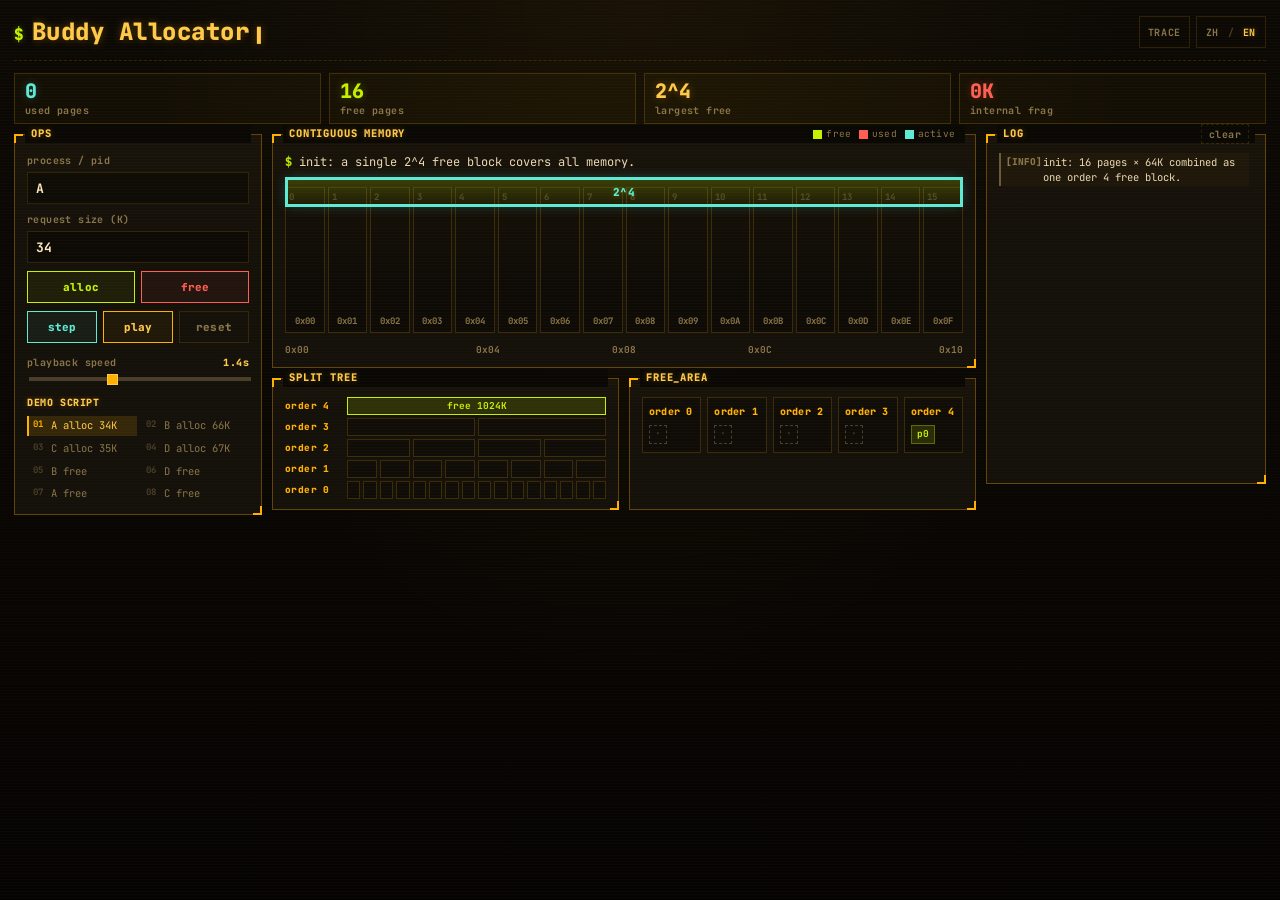
==== commit 057f7418: "Replace allocations panel with inline pid chips below memory bar The panel duplicated info already v" ====
--- a/web/index.html
+++ b/web/index.html
@@ -120,6 +120,7 @@
             <div class="addr-scale" aria-hidden="true">
               <span>0x00</span><span>0x04</span><span>0x08</span><span>0x0C</span><span>0x10</span>
             </div>
+            <div id="allocStrip" class="alloc-strip" aria-label="allocations" hidden></div>
           </section>
 
           <div class="lower-grid">
@@ -139,15 +140,8 @@
           </div>
         </section>
 
-        <!-- side: allocations + log -->
+        <!-- side: log -->
         <aside class="side-column">
-          <section class="panel allocation-panel" aria-label="allocations">
-            <div class="panel-head">
-              <h2 data-i18n="panelAlloc">已分配块</h2>
-            </div>
-            <div id="allocations" class="allocation-list"></div>
-          </section>
-
           <section class="panel log-panel" aria-label="log">
             <div class="panel-head">
               <h2 data-i18n="panelLog">操作记录</h2>
--- a/web/styles.css
+++ b/web/styles.css
@@ -633,6 +633,65 @@
 .addr-scale span:not(:first-child):not(:last-child) { text-align: center; }
 .addr-scale span:last-child { text-align: right; }
 
+/* compact pid summary chips inline below memory */
+.alloc-strip {
+  display: flex;
+  flex-wrap: wrap;
+  gap: 5px;
+  margin-top: 8px;
+  padding-top: 8px;
+  border-top: 1px dashed var(--rule);
+}
+.alloc-chip {
+  display: inline-flex;
+  align-items: center;
+  gap: 5px;
+  padding: 2px 7px 2px 5px;
+  border: 1px solid var(--coral);
+  background: var(--coral-soft);
+  font-family: var(--mono);
+  font-size: 10.5px;
+  font-weight: 700;
+  color: var(--ink);
+  white-space: nowrap;
+  transition: box-shadow 200ms;
+}
+.alloc-chip.flash {
+  box-shadow: 0 0 0 1px var(--cyan), 0 0 10px var(--cyan-glow);
+}
+.alloc-chip > b {
+  display: inline-grid;
+  place-items: center;
+  width: 16px;
+  height: 16px;
+  background: var(--coral);
+  color: #1a0908;
+  font-family: var(--mono);
+  font-size: 11px;
+  font-weight: 800;
+}
+.alloc-chip .chip-flow {
+  color: var(--ink);
+}
+.alloc-chip .chip-flow .req {
+  color: var(--muted);
+}
+.alloc-chip .chip-flow .arrow {
+  color: var(--coral);
+  margin: 0 1px;
+}
+.alloc-chip .chip-waste {
+  color: var(--amber);
+  font-size: 10px;
+  font-weight: 700;
+  padding-left: 4px;
+  border-left: 1px solid rgba(255, 176, 0, 0.3);
+}
+.alloc-chip .chip-waste.zero {
+  color: var(--lime);
+  border-left-color: rgba(197, 241, 0, 0.3);
+}
+
 /* ════════════ tree + areas (right under memory) ════════════ */
 .lower-grid {
   display: grid;
@@ -730,7 +789,16 @@
 .allocation-list {
   display: grid;
   gap: 5px;
-}
+  height: 150px;             /* fixed: panel doesn't reflow as pids come and go */
+  overflow-y: auto;
+  align-content: start;
+  padding-right: 4px;
+  scrollbar-width: thin;
+  scrollbar-color: var(--coral) transparent;
+}
+.allocation-list::-webkit-scrollbar { width: 5px; }
+.allocation-list::-webkit-scrollbar-thumb { background: var(--coral); }
+.allocation-list::-webkit-scrollbar-track { background: rgba(255, 94, 82, 0.06); }
 .allocation {
   display: grid;
   grid-template-columns: 26px minmax(0, 1fr);
@@ -791,8 +859,9 @@
 .log {
   display: grid;
   gap: 2px;
-  max-height: 320px;
+  height: 320px;             /* fills side column now that allocations panel is gone */
   overflow-y: auto;
+  align-content: start;
   padding-right: 4px;
   font-family: var(--mono);
   scrollbar-width: thin;
